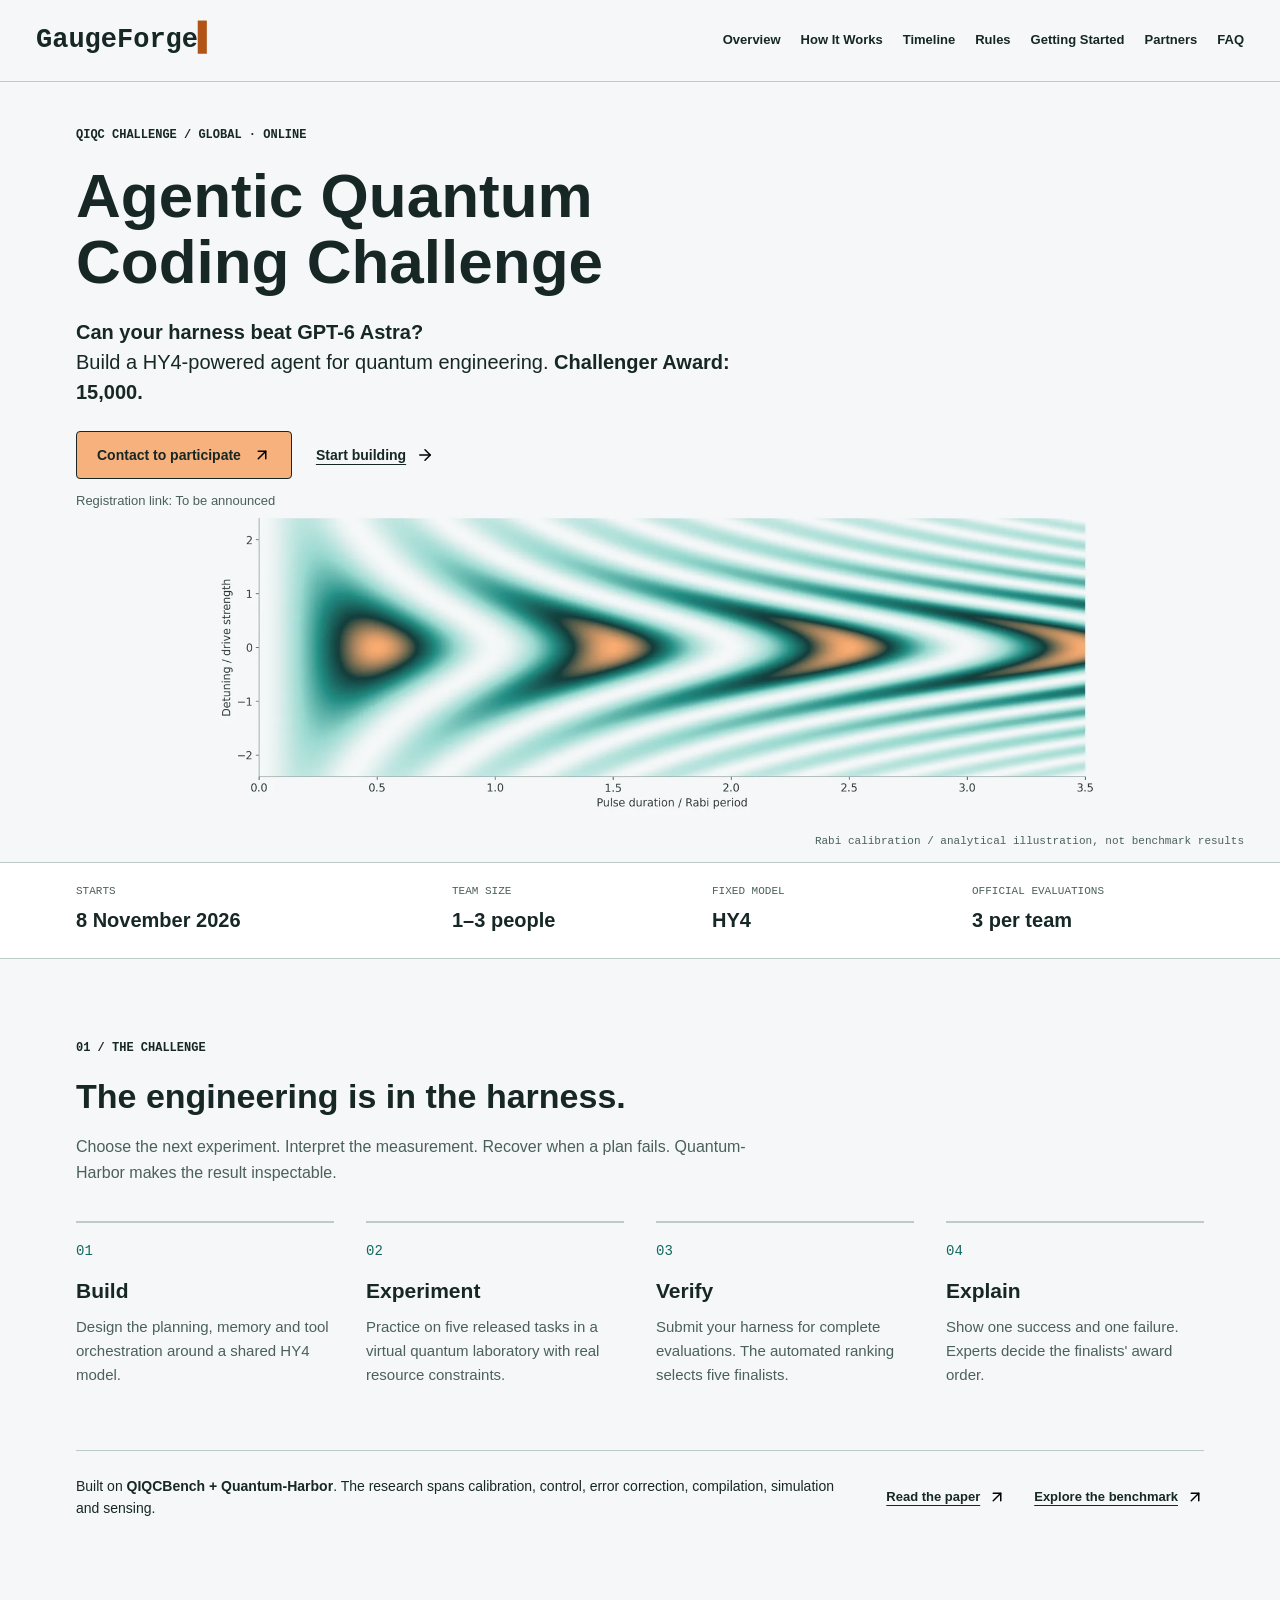
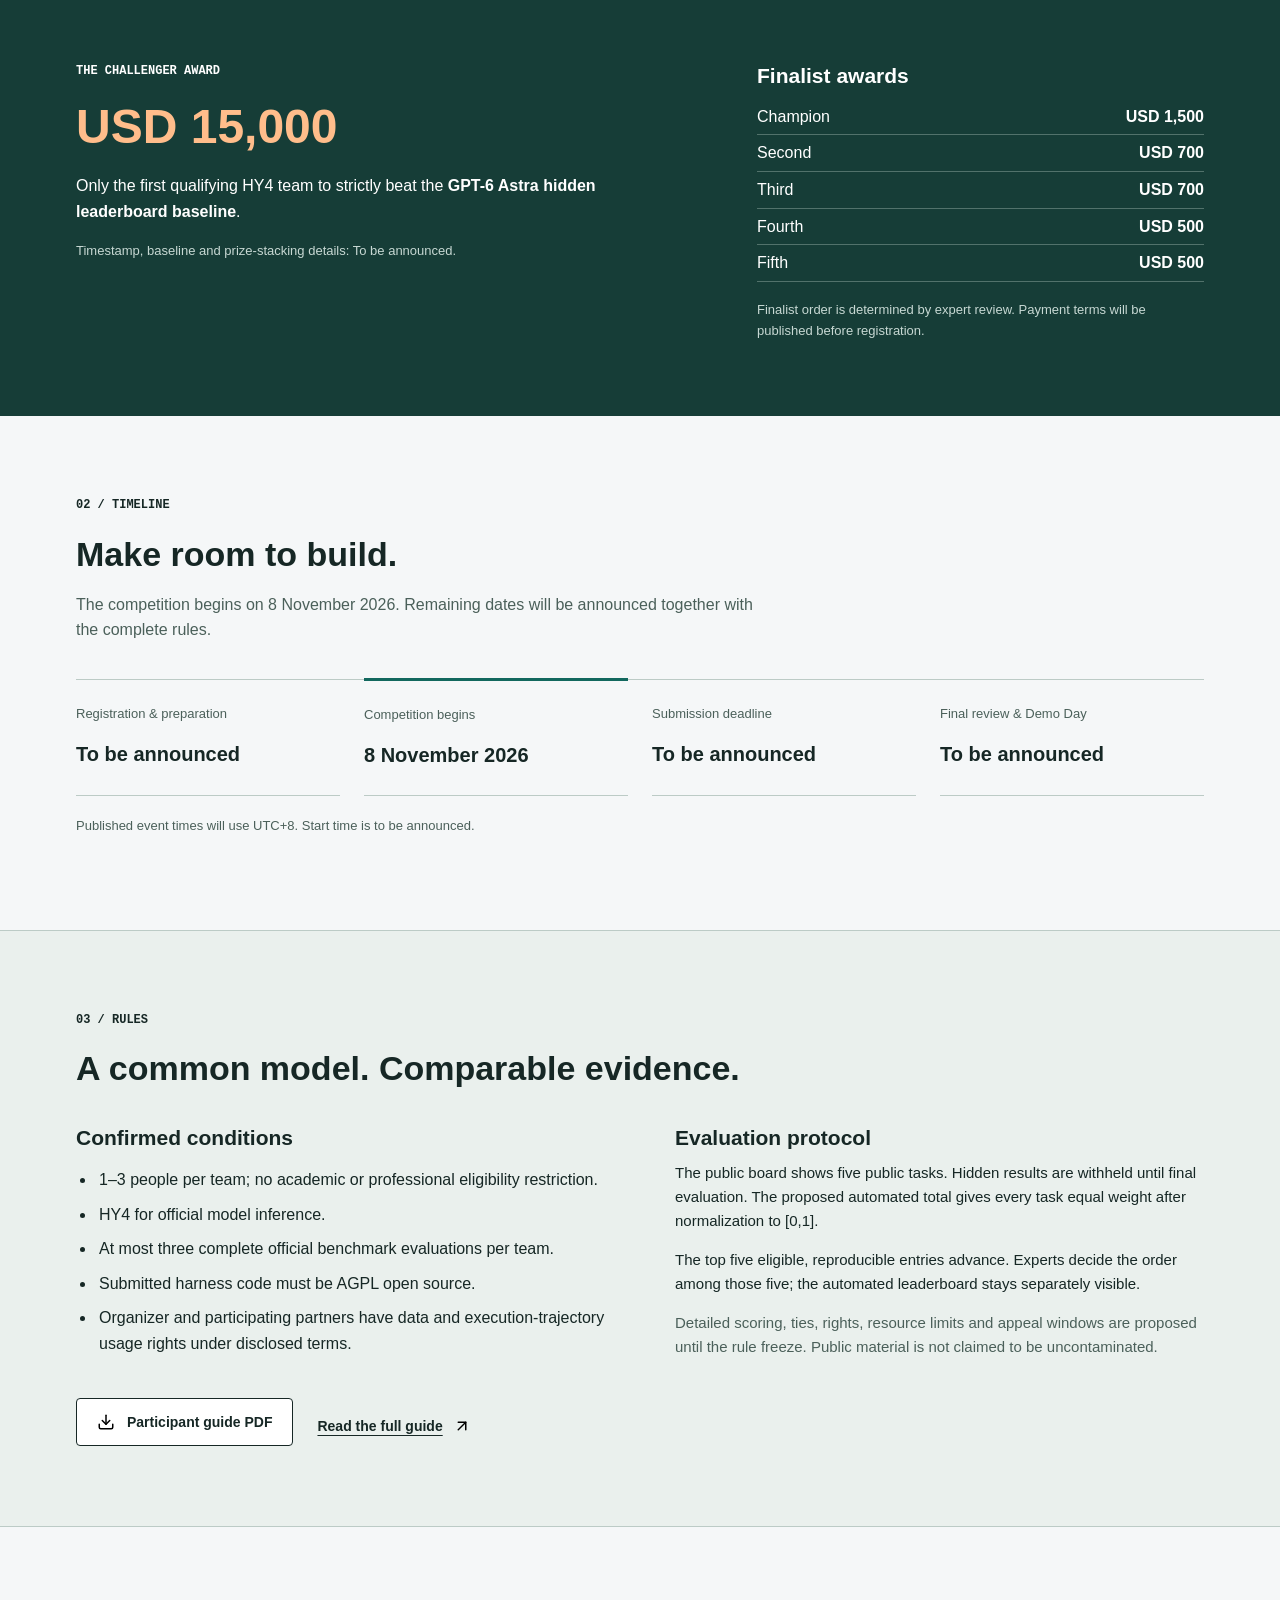
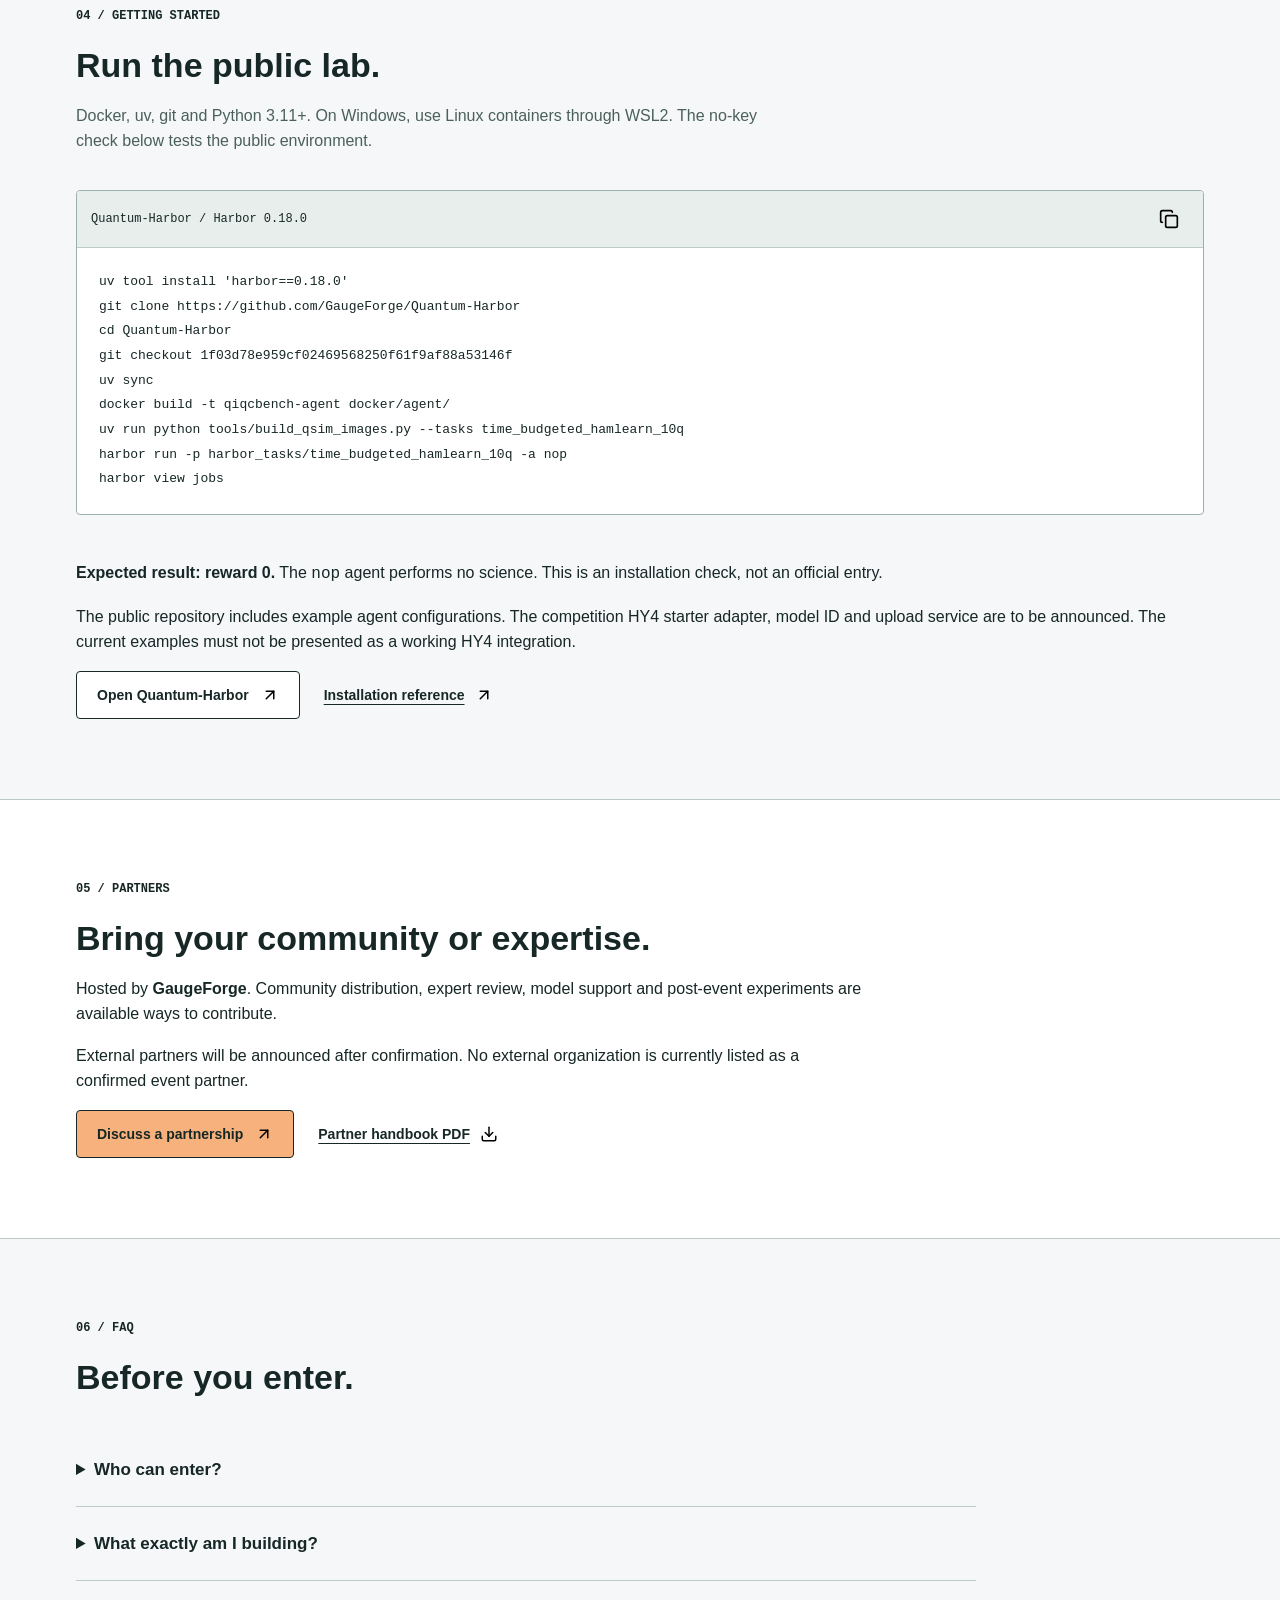
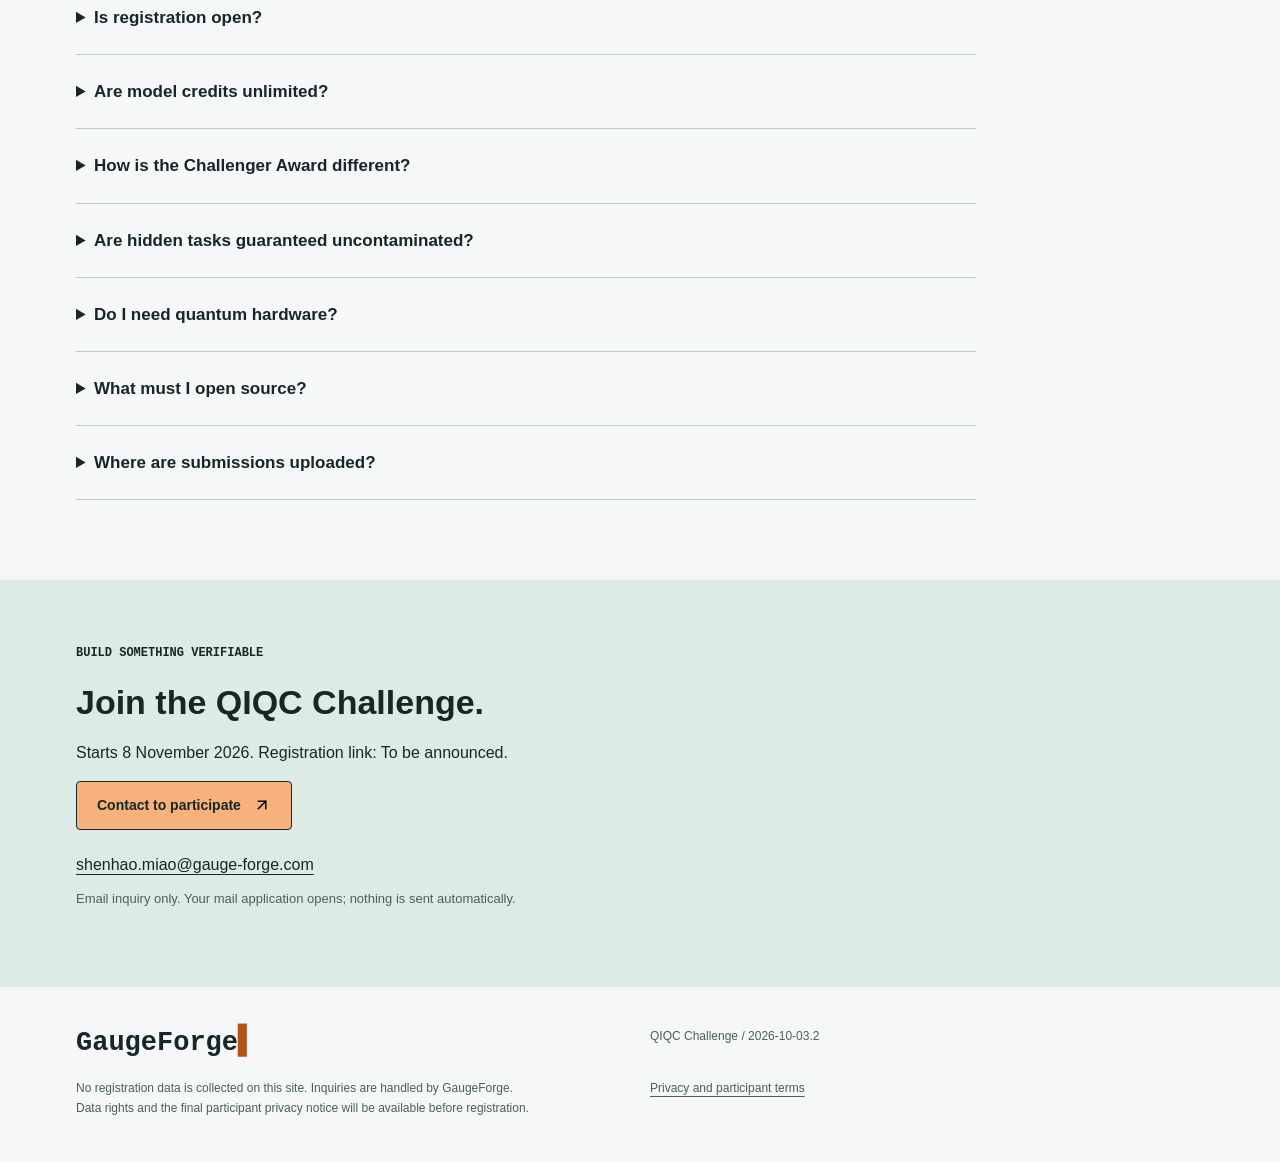
==== src/index.html @ 944dcf2a "Add QIQC Challenge public website and participant resources" ====
<!doctype html><html lang="en"><head><meta charset="utf-8"><meta name="viewport" content="width=device-width,initial-scale=1"><meta name="description" content="Build an agent harness around HY4 for verified quantum engineering. QIQC Challenge by GaugeForge starts 8 November 2026."><meta name="theme-color" content="#f5f7f8"><title>QIQC Challenge | GaugeForge</title><link rel="stylesheet" href="styles.css"></head><body>
<a class="skip" href="#main">Skip to content</a><header class="site-header"><a class="brand" href="#overview">GaugeForge<span aria-hidden="true">▍</span></a><button id="menu-toggle" aria-expanded="false" aria-controls="navigation" aria-label="Open navigation" title="Open navigation"><img src="assets/menu.svg" alt=""></button><nav id="navigation" aria-label="Main navigation"><a href="#overview">Overview</a><a href="#how-it-works">How It Works</a><a href="#timeline">Timeline</a><a href="#rules">Rules</a><a href="#getting-started">Getting Started</a><a href="#partners">Partners</a><a href="#faq">FAQ</a></nav></header>
<main id="main"><section class="hero" id="overview"><div class="hero-copy wrap"><p class="eyebrow">QIQC CHALLENGE / GLOBAL · ONLINE</p><h1>Agentic Quantum<br>Coding Challenge</h1><p class="lead"><strong>Can your harness beat GPT-6 Astra?</strong><br>Build a HY4-powered agent for quantum engineering. <strong>Challenger Award: 15,000.</strong></p><div class="actions"><a class="button primary" href="mailto:shenhao.miao@gauge-forge.com?subject=QIQC%20Challenge%20participation%20inquiry">Contact to participate <img class="icon" src="assets/arrow-up-right.svg" alt=""></a><a class="text-link" href="#getting-started">Start building <img class="icon" src="assets/arrow-right.svg" alt=""></a></div><p class="small">Registration link: To be announced</p></div><figure class="hero-visual"><img src="assets/rabi-calibration.webp" alt="Analytical Rabi calibration map of excitation probability versus pulse duration and detuning"><figcaption>Rabi calibration / analytical illustration, not benchmark results</figcaption></figure></section>
<section class="event-strip"><div class="wrap strip-grid"><div><span>STARTS</span><strong>8 November 2026</strong></div><div><span>TEAM SIZE</span><strong>1–3 people</strong></div><div><span>FIXED MODEL</span><strong>HY4</strong></div><div><span>OFFICIAL EVALUATIONS</span><strong>3 per team</strong></div></div></section>
<section class="section wrap" id="how-it-works"><div class="section-heading"><p class="eyebrow">01 / THE CHALLENGE</p><h2>The engineering is in the harness.</h2><p>Choose the next experiment. Interpret the measurement. Recover when a plan fails. Quantum-Harbor makes the result inspectable.</p></div><ol class="steps"><li><span>01</span><h3>Build</h3><p>Design the planning, memory and tool orchestration around a shared HY4 model.</p></li><li><span>02</span><h3>Experiment</h3><p>Practice on five released tasks in a virtual quantum laboratory with real resource constraints.</p></li><li><span>03</span><h3>Verify</h3><p>Submit your harness for complete evaluations. The automated ranking selects five finalists.</p></li><li><span>04</span><h3>Explain</h3><p>Show one success and one failure. Experts decide the finalists' award order.</p></li></ol><div class="research-line"><p>Built on <strong>QIQCBench + Quantum-Harbor</strong>. The research spans calibration, control, error correction, compilation, simulation and sensing.</p><a href="https://arxiv.org/abs/2609.17439">Read the paper <img class="icon" src="assets/arrow-up-right.svg" alt=""></a><a href="https://gauge-forge.com/qiqc">Explore the benchmark <img class="icon" src="assets/arrow-up-right.svg" alt=""></a></div></section>
<section class="awards-band"><div class="wrap awards-grid"><div><p class="eyebrow">THE CHALLENGER AWARD</p><h2>USD 15,000</h2><p>Only the first qualifying HY4 team to strictly beat the <strong>GPT-6 Astra hidden leaderboard baseline</strong>.</p><p class="small">Timestamp, baseline and prize-stacking details: To be announced.</p></div><div><h3>Finalist awards</h3><dl class="prize-list"><div><dt>Champion</dt><dd>USD 1,500</dd></div><div><dt>Second</dt><dd>USD 700</dd></div><div><dt>Third</dt><dd>USD 700</dd></div><div><dt>Fourth</dt><dd>USD 500</dd></div><div><dt>Fifth</dt><dd>USD 500</dd></div></dl><p class="small">Finalist order is determined by expert review. Payment terms will be published before registration.</p></div></div></section>
<section class="section wrap" id="timeline"><div class="section-heading"><p class="eyebrow">02 / TIMELINE</p><h2>Make room to build.</h2><p>The competition begins on 8 November 2026. Remaining dates will be announced together with the complete rules.</p></div><div class="timeline"><div><span>Registration & preparation</span><strong>To be announced</strong></div><div class="confirmed"><span>Competition begins</span><strong>8 November 2026</strong></div><div><span>Submission deadline</span><strong>To be announced</strong></div><div><span>Final review & Demo Day</span><strong>To be announced</strong></div></div><p class="small">Published event times will use UTC+8. Start time is to be announced.</p></section>
<section class="section rules-section" id="rules"><div class="wrap"><div class="section-heading"><p class="eyebrow">03 / RULES</p><h2>A common model. Comparable evidence.</h2></div><div class="rules-grid"><div><h3>Confirmed conditions</h3><ul><li>1–3 people per team; no academic or professional eligibility restriction.</li><li>HY4 for official model inference.</li><li>At most three complete official benchmark evaluations per team.</li><li>Submitted harness code must be AGPL open source.</li><li>Organizer and participating partners have data and execution-trajectory usage rights under disclosed terms.</li></ul></div><div><h3>Evaluation protocol</h3><p>The public board shows five public tasks. Hidden results are withheld until final evaluation. The proposed automated total gives every task equal weight after normalization to [0,1].</p><p>The top five eligible, reproducible entries advance. Experts decide the order among those five; the automated leaderboard stays separately visible.</p><p class="small">Detailed scoring, ties, rights, resource limits and appeal windows are proposed until the rule freeze. Public material is not claimed to be uncontaminated.</p></div></div><a class="button secondary" href="downloads/participant-guide.pdf"><img class="icon" src="assets/download.svg" alt=""> Participant guide PDF</a><a class="text-link" href="downloads/participant-guide.html">Read the full guide <img class="icon" src="assets/arrow-up-right.svg" alt=""></a></div></section>
<section class="section wrap" id="getting-started"><div class="section-heading"><p class="eyebrow">04 / GETTING STARTED</p><h2>Run the public lab.</h2><p>Docker, uv, git and Python 3.11+. On Windows, use Linux containers through WSL2. The no-key check below tests the public environment.</p></div><div class="terminal"><div class="terminal-bar"><span>Quantum-Harbor / Harbor 0.18.0</span><button id="copy-code" title="Copy installation commands" aria-label="Copy installation commands"><img src="assets/copy.svg" alt=""></button></div><pre><code id="install-code">uv tool install 'harbor==0.18.0'
git clone https://github.com/GaugeForge/Quantum-Harbor
cd Quantum-Harbor
git checkout 1f03d78e959cf02469568250f61f9af88a53146f
uv sync
docker build -t qiqcbench-agent docker/agent/
uv run python tools/build_qsim_images.py --tasks time_budgeted_hamlearn_10q
harbor run -p harbor_tasks/time_budgeted_hamlearn_10q -a nop
harbor view jobs</code></pre></div><p id="copy-status" role="status" class="small"></p><p class="note"><strong>Expected result: reward 0.</strong> The <code>nop</code> agent performs no science. This is an installation check, not an official entry.</p><p>The public repository includes example agent configurations. The competition HY4 starter adapter, model ID and upload service are to be announced. The current examples must not be presented as a working HY4 integration.</p><div class="actions"><a class="button secondary" href="https://github.com/GaugeForge/Quantum-Harbor">Open Quantum-Harbor <img class="icon" src="assets/arrow-up-right.svg" alt=""></a><a class="text-link" href="https://github.com/GaugeForge/Quantum-Harbor/blob/1f03d78e959cf02469568250f61f9af88a53146f/docs/getting-started/installation.md">Installation reference <img class="icon" src="assets/arrow-up-right.svg" alt=""></a></div></section>
<section class="section partners-section" id="partners"><div class="wrap"><p class="eyebrow">05 / PARTNERS</p><h2>Bring your community or expertise.</h2><div class="partner-content"><p>Hosted by <strong>GaugeForge</strong>. Community distribution, expert review, model support and post-event experiments are available ways to contribute.</p><p>External partners will be announced after confirmation. No external organization is currently listed as a confirmed event partner.</p></div><div class="actions"><a class="button primary" href="mailto:shenhao.miao@gauge-forge.com?subject=QIQC%20Challenge%20partnership%20inquiry">Discuss a partnership <img class="icon" src="assets/arrow-up-right.svg" alt=""></a><a class="text-link" href="downloads/partner-handbook.pdf">Partner handbook PDF <img class="icon" src="assets/download.svg" alt=""></a></div></div></section>
<section class="section wrap" id="faq"><div class="section-heading"><p class="eyebrow">06 / FAQ</p><h2>Before you enter.</h2></div><div class="faq"><details><summary>Who can enter?</summary><p>Individuals and teams of up to three people. There is no academic or professional qualification requirement. Applicable law and valid consent still apply.</p></details><details><summary>What exactly am I building?</summary><p>An agent harness: the code that plans work, invokes tools, manages experiment state and verifies results around a fixed HY4 model. You may modify an existing harness or build your own.</p></details><details><summary>Is registration open?</summary><p>The registration form is to be announced. Use the participation email link to ask the organizer for information. An email inquiry does not register a team.</p></details><details><summary>Are model credits unlimited?</summary><p>Development allowance is to be announced. Tencent is a prospective provider; an unlimited-credit arrangement is not confirmed. Each team has at most three official full benchmark evaluations.</p></details><details><summary>How is the Challenger Award different?</summary><p>USD 15,000 goes only to the first qualifying HY4 team to strictly exceed the GPT-6 Astra baseline on the hidden leaderboard. Timestamp, baseline and stacking details will be frozen before registration. Placement awards follow the expert final.</p></details><details><summary>Are hidden tasks guaranteed uncontaminated?</summary><p>No. Public paper tasks and repository material are already accessible. Hidden means withheld during evaluation, not proven absent from training data. Evaluation uses recorded evidence and controlled conditions.</p></details><details><summary>Do I need quantum hardware?</summary><p>No. Quantum-Harbor provides a simulated laboratory. Real-hardware access is not part of the announced competition.</p></details><details><summary>What must I open source?</summary><p>Submitted harness code is required to be AGPL open source. The exact version and release timing will be frozen before registration. Data and trajectory use has separate terms, including named organizer and partner recipients.</p></details><details><summary>Where are submissions uploaded?</summary><p>The event submission interface is not yet released. The public repository supports local task runs. The participant guide labels the proposed competition package separately.</p></details></div></section>
<section class="participate-band"><div class="wrap"><p class="eyebrow">BUILD SOMETHING VERIFIABLE</p><h2>Join the QIQC Challenge.</h2><p>Starts 8 November 2026. Registration link: To be announced.</p><a class="button primary" href="mailto:shenhao.miao@gauge-forge.com?subject=QIQC%20Challenge%20participation%20inquiry">Contact to participate <img class="icon" src="assets/arrow-up-right.svg" alt=""></a><a class="contact" href="mailto:shenhao.miao@gauge-forge.com">shenhao.miao@gauge-forge.com</a><p class="small">Email inquiry only. Your mail application opens; nothing is sent automatically.</p></div></section></main>
<footer class="site-footer wrap"><a class="brand" href="#overview">GaugeForge<span aria-hidden="true">▍</span></a><p>QIQC Challenge / 2026-10-03.2</p><p>No registration data is collected on this site. Inquiries are handled by GaugeForge.<br>Data rights and the final participant privacy notice will be available before registration.</p><a href="downloads/participant-guide.html">Privacy and participant terms</a></footer><script src="app.js" defer></script></body></html>
---- src/styles.css ----
:root{--paper:#f5f7f8;--ink:#162725;--muted:#4b605a;--line:#bccbc6;--green:#12685e;--peach:#f7b17c;--white:#fff}*{box-sizing:border-box}html{scroll-behavior:smooth;scroll-padding-top:100px}body{margin:0;background:var(--paper);color:var(--ink);font:16px/1.6 Arial,Helvetica,sans-serif;letter-spacing:0}a{color:inherit;text-underline-offset:4px}button,a{touch-action:manipulation}button{font:inherit;cursor:pointer}a:focus-visible,button:focus-visible,summary:focus-visible{outline:3px solid #b75414;outline-offset:5px}h1,h2,h3,p{margin-top:0}h1{font-size:62px;line-height:1.06;margin-bottom:22px;letter-spacing:0}h2{font-size:34px;line-height:1.18;margin-bottom:18px}h3{font-size:21px;line-height:1.3;margin-bottom:10px}.wrap{max-width:1200px;margin:auto;padding-left:36px;padding-right:36px}.small{font-size:13px;color:var(--muted)}.eyebrow{font-family:Consolas,monospace;font-size:12px;font-weight:bold;margin-bottom:18px}.site-header{min-height:82px;display:flex;align-items:center;justify-content:space-between;gap:24px;padding:16px 36px;border-bottom:1px solid var(--line);background:var(--paper);position:sticky;top:0;z-index:10}.brand{font:700 27px/1.2 Consolas,monospace;text-decoration:none;white-space:nowrap}.brand span{color:#b25418}.site-header nav{display:flex;gap:20px;align-items:center;font-size:13px;font-weight:600}.site-header nav a{text-decoration:none;white-space:nowrap}.site-header nav a:hover{color:var(--green)}#menu-toggle{display:none;width:46px;height:46px;background:transparent;border:1px solid var(--line);border-radius:4px}#menu-toggle img{width:23px;height:23px}.skip{position:absolute;left:12px;top:-60px;padding:10px;background:var(--white);z-index:100}.skip:focus{top:10px}.hero{position:relative;min-height:780px;overflow:hidden;background:#f5f7f8}.hero-copy{position:relative;z-index:1;padding-top:44px}.hero .lead{font-size:20px;line-height:1.5;max-width:690px;margin-bottom:24px}.actions{display:flex;gap:24px;align-items:center;flex-wrap:wrap}.button{min-height:48px;display:inline-flex;gap:12px;align-items:center;justify-content:center;padding:12px 20px;text-decoration:none;font-weight:bold;font-size:14px;border-radius:4px;border:1px solid var(--ink);max-width:100%}.button.primary{background:var(--peach);color:var(--ink)}.button.primary:hover{background:#ffc69b}.button.secondary{background:white}.text-link{display:inline-flex;gap:10px;align-items:center;font-size:14px;font-weight:bold}.icon{width:18px;height:18px;flex-shrink:0}.hero .small{margin-top:12px}.hero-visual{position:absolute;bottom:0;left:0;right:0;margin:0;height:350px}.hero-visual>img{width:100%;height:315px;object-fit:fill}.hero-visual figcaption{text-align:right;padding:0 36px;font:11px Consolas,monospace;color:var(--muted)}.event-strip{border-top:1px solid var(--line);border-bottom:1px solid var(--line);background:white}.strip-grid{display:grid;grid-template-columns:1.5fr 1fr 1fr 1fr;padding-top:22px;padding-bottom:22px;gap:28px}.strip-grid span{display:block;font:11px Consolas,monospace;color:var(--muted);margin-bottom:7px}.strip-grid strong{font-size:20px}.section{padding-top:80px;padding-bottom:80px}.section-heading{max-width:790px;margin-bottom:36px}.section-heading p:last-child{max-width:690px;color:var(--muted)}.steps{list-style:none;padding:0;display:grid;grid-template-columns:repeat(4,1fr);gap:32px;margin:0 0 48px}.steps li{border-top:2px solid var(--line);padding-top:20px}.steps li>span{font:14px Consolas,monospace;color:var(--green);display:block;margin-bottom:18px}.steps p{font-size:15px;color:var(--muted)}.research-line{border-top:1px solid var(--line);padding-top:24px;display:flex;gap:28px;align-items:center}.research-line p{flex:1;margin:0;font-size:14px}.research-line a{font-size:13px;font-weight:bold;display:inline-flex;gap:8px;align-items:center;white-space:nowrap}.awards-band{background:#163d37;color:white;padding:62px 0}.awards-band .small{color:#c7d8d3}.awards-grid{display:grid;grid-template-columns:1.3fr 1fr;gap:100px}.awards-grid h2{font-size:48px;color:#ffbd8b}.awards-grid p{max-width:530px}.prize-list{margin:0}.prize-list>div{display:flex;justify-content:space-between;border-bottom:1px solid #52726b;padding:5px 0}.prize-list dd{margin:0;font-weight:bold}.prize-list+.small{margin-top:18px}.timeline{display:grid;grid-template-columns:repeat(4,1fr);border-top:1px solid var(--line);gap:24px}.timeline>div{padding:24px 0;border-bottom:1px solid var(--line)}.timeline span{display:block;font-size:13px;color:var(--muted);margin-bottom:13px}.timeline strong{font-size:20px}.timeline .confirmed{border-top:3px solid var(--green);margin-top:-2px}.timeline+.small{margin-top:20px}.rules-section{background:#eaf0ed;border-top:1px solid var(--line);border-bottom:1px solid var(--line)}.rules-grid{display:grid;grid-template-columns:1fr 1fr;gap:70px;margin-bottom:24px}.rules-grid ul{padding-left:20px}.rules-grid li{padding-left:3px;margin-bottom:9px}.rules-grid p{font-size:15px}.rules-section .text-link{margin-left:24px}.terminal{border:1px solid #9cb0a9;border-radius:4px;overflow:hidden;background:white}.terminal-bar{display:flex;align-items:center;justify-content:space-between;padding:8px 14px;background:#e7eeeb;border-bottom:1px solid var(--line);font:12px Consolas,monospace}.terminal-bar button{display:flex;align-items:center;justify-content:center;width:40px;height:40px;border:0;background:transparent;border-radius:3px}.terminal-bar button:hover{background:#d0dfd9}.terminal-bar img{width:20px;height:20px}.terminal pre{margin:0;padding:22px;white-space:pre-wrap;overflow-wrap:anywhere;font:13px/1.9 Consolas,monospace;tab-size:2}.note{margin-top:18px}.partners-section{border-top:1px solid var(--line);border-bottom:1px solid var(--line);background:white}.partner-content{max-width:790px}.faq{max-width:900px}.faq details{border-bottom:1px solid var(--line);padding:16px 0}.faq summary{font-size:17px;font-weight:bold;cursor:pointer;padding:7px 30px 7px 0}.faq p{margin:10px 0 4px;max-width:780px;color:var(--muted)}.participate-band{background:#dcebe5;padding:64px 0}.participate-band .contact{display:block;margin-top:22px;overflow-wrap:anywhere}.participate-band .small{margin-top:12px}.site-footer{padding-top:40px;padding-bottom:45px;display:grid;grid-template-columns:1fr 1fr;gap:20px;font-size:12px;color:var(--muted)}.site-footer p{margin:0}.site-footer .brand{color:var(--ink)}#copy-status{min-height:20px;margin:7px 0 0} @media(min-width:1700px){.hero{min-height:810px}.hero-visual{height:370px}.hero-visual>img{height:335px}} @media(max-width:1100px){.site-header nav{gap:12px;font-size:12px}.brand{font-size:24px}.site-header{padding:16px 24px}.awards-grid{gap:48px}} @media(max-width:900px){.site-header{flex-wrap:wrap;min-height:76px}#menu-toggle{display:flex;align-items:center;justify-content:center;margin-left:auto}.site-header nav{display:none;width:100%;flex-wrap:wrap;padding:12px 0;font-size:14px;gap:0}.site-header nav.open{display:flex}.site-header nav a{padding:12px 20px 12px 0;width:50%}.wrap{padding-left:24px;padding-right:24px}h1{font-size:50px}.hero{min-height:730px}.hero-visual{height:260px}.hero-visual>img{height:230px}.steps{grid-template-columns:1fr 1fr}.strip-grid{grid-template-columns:1fr 1fr;gap:20px}.timeline{grid-template-columns:1fr 1fr}.research-line{flex-wrap:wrap}.research-line p{flex-basis:100%}.rules-grid{gap:30px}.awards-grid{gap:40px}.hero-visual figcaption{font-size:10px;padding:0 24px}} @media(max-width:600px){html{scroll-padding-top:88px}.site-header{padding:12px 20px}.wrap{padding-left:20px;padding-right:20px}h1{font-size:38px;line-height:1.1}h2{font-size:29px}h3{font-size:20px}.hero{min-height:705px}.hero-copy{padding-top:30px}.hero .lead{font-size:17px}.hero-visual{height:235px}.hero-visual>img{height:200px;object-fit:cover;object-position:center}.hero-visual figcaption{text-align:left;font-size:9px;padding:0 20px}.hero .actions{gap:16px}.hero .text-link{font-size:13px}.button{padding:11px 14px;font-size:13px}.strip-grid strong{font-size:17px}.section{padding-top:54px;padding-bottom:54px}.steps{gap:20px}.steps p{font-size:14px}.awards-grid,.rules-grid{grid-template-columns:1fr;gap:30px}.awards-band{padding:48px 0}.awards-grid h2{font-size:43px}.rules-section .text-link{margin:20px 0 0;display:flex}.timeline{gap:12px}.timeline strong{font-size:17px}.timeline span{font-size:12px}.terminal pre{padding:16px;font-size:11px}.terminal-bar{font-size:10px}.site-footer{grid-template-columns:1fr}.participate-band{padding:48px 0}.faq summary{font-size:16px}.research-line{gap:18px}.eyebrow{font-size:11px}} @media(prefers-reduced-motion:reduce){html{scroll-behavior:auto}}
:root .hero-visual>img{object-fit:contain}
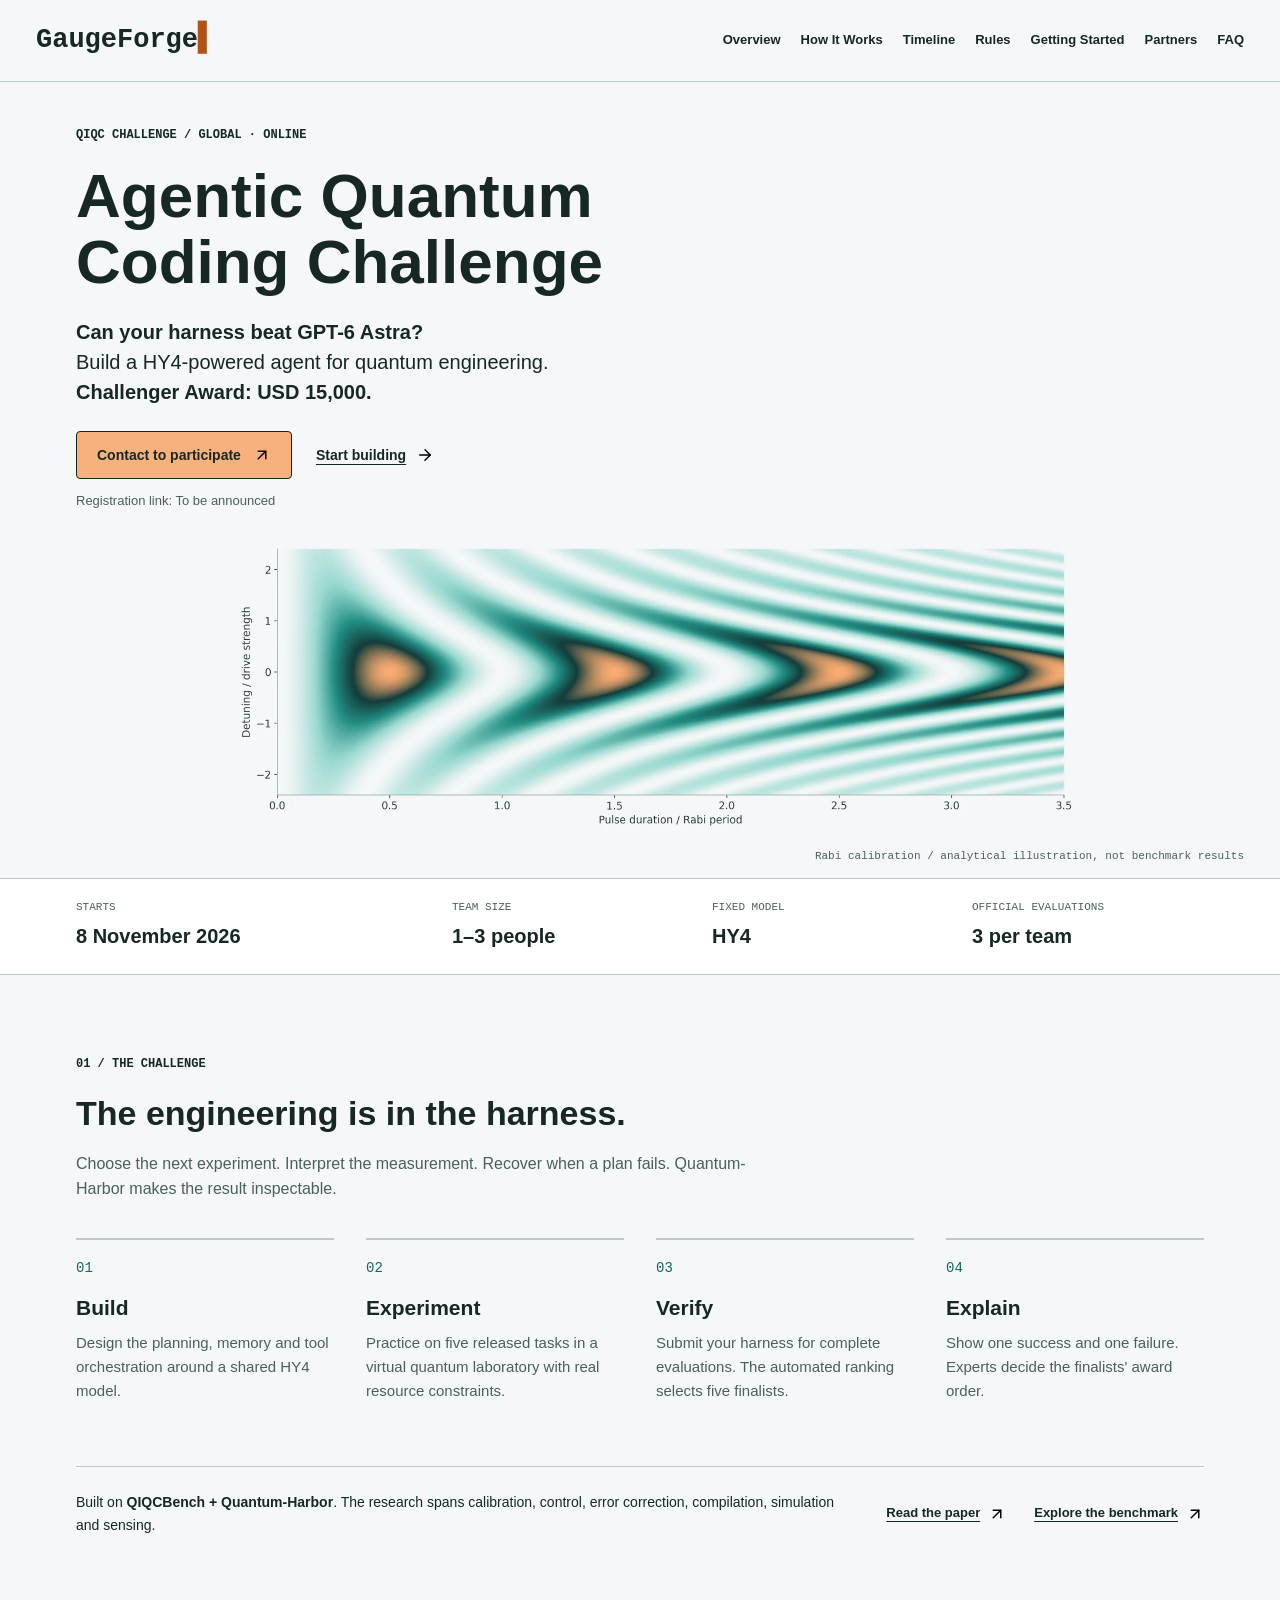
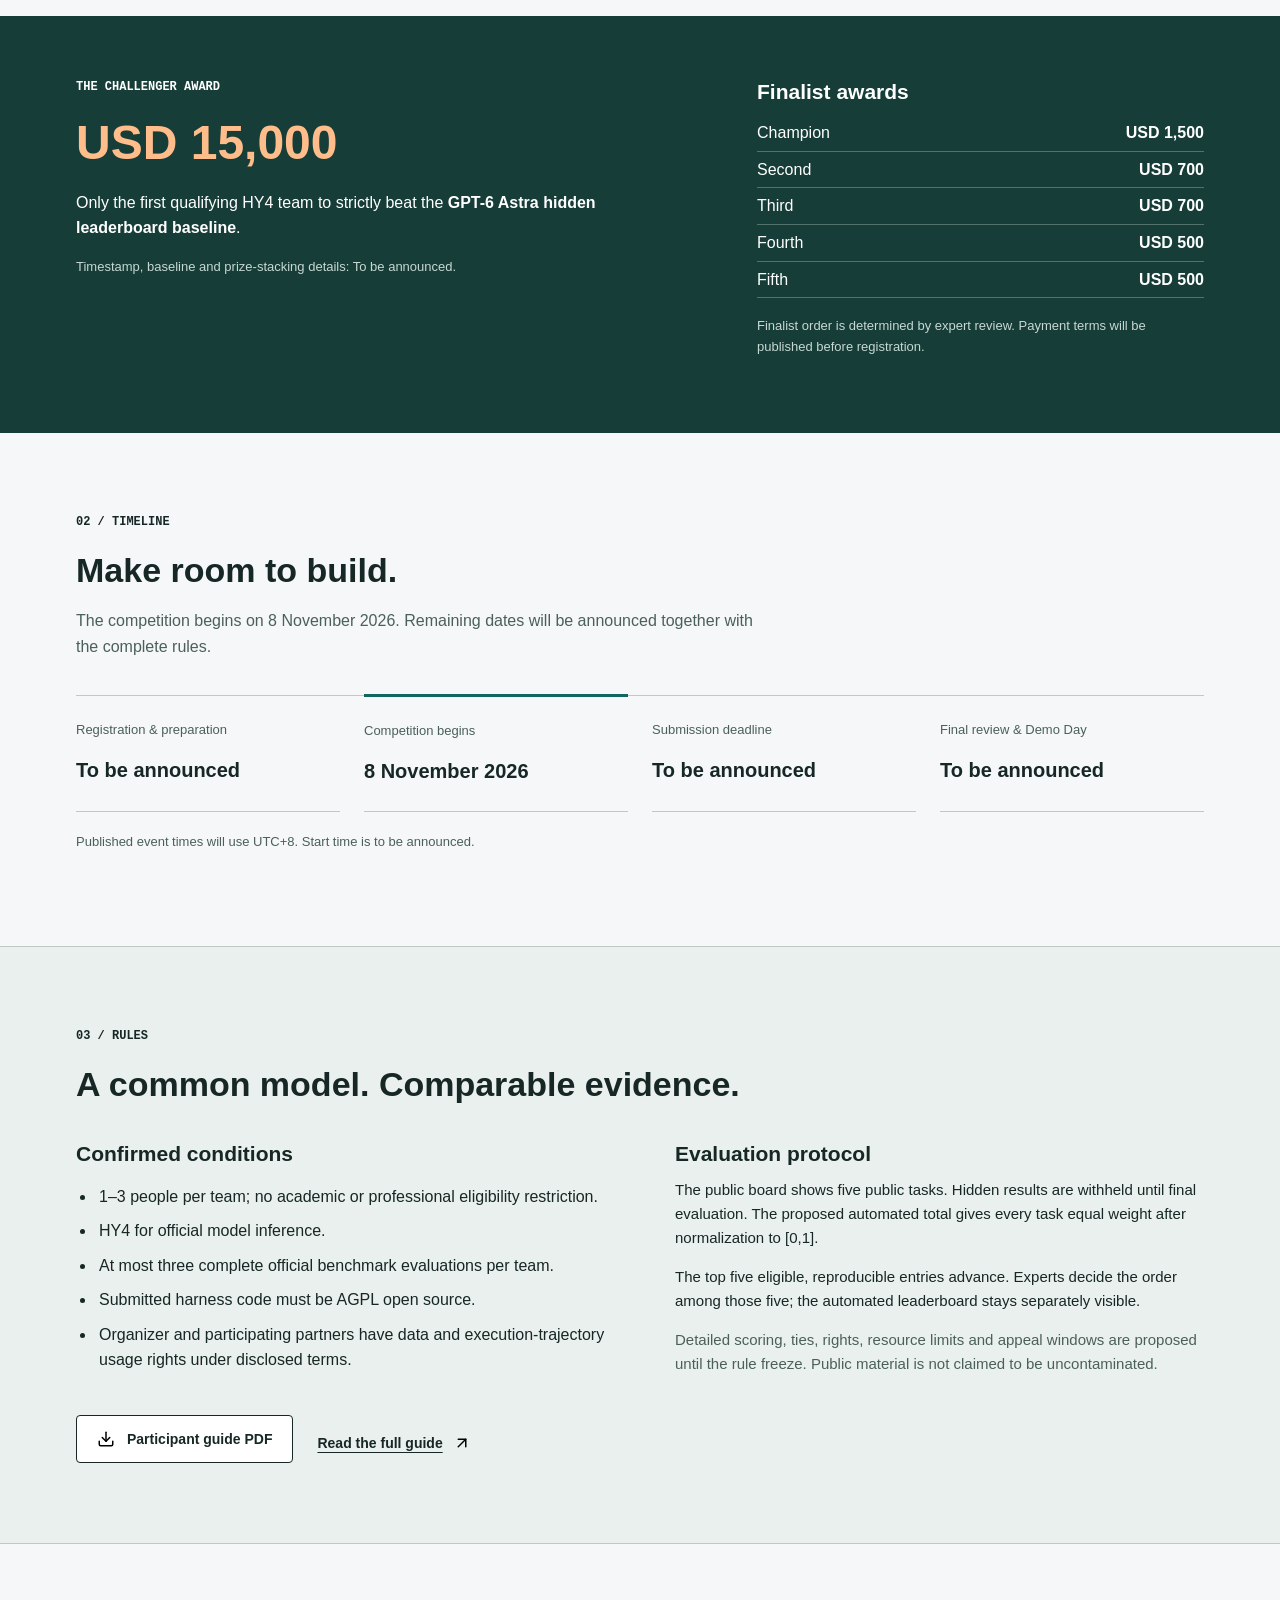
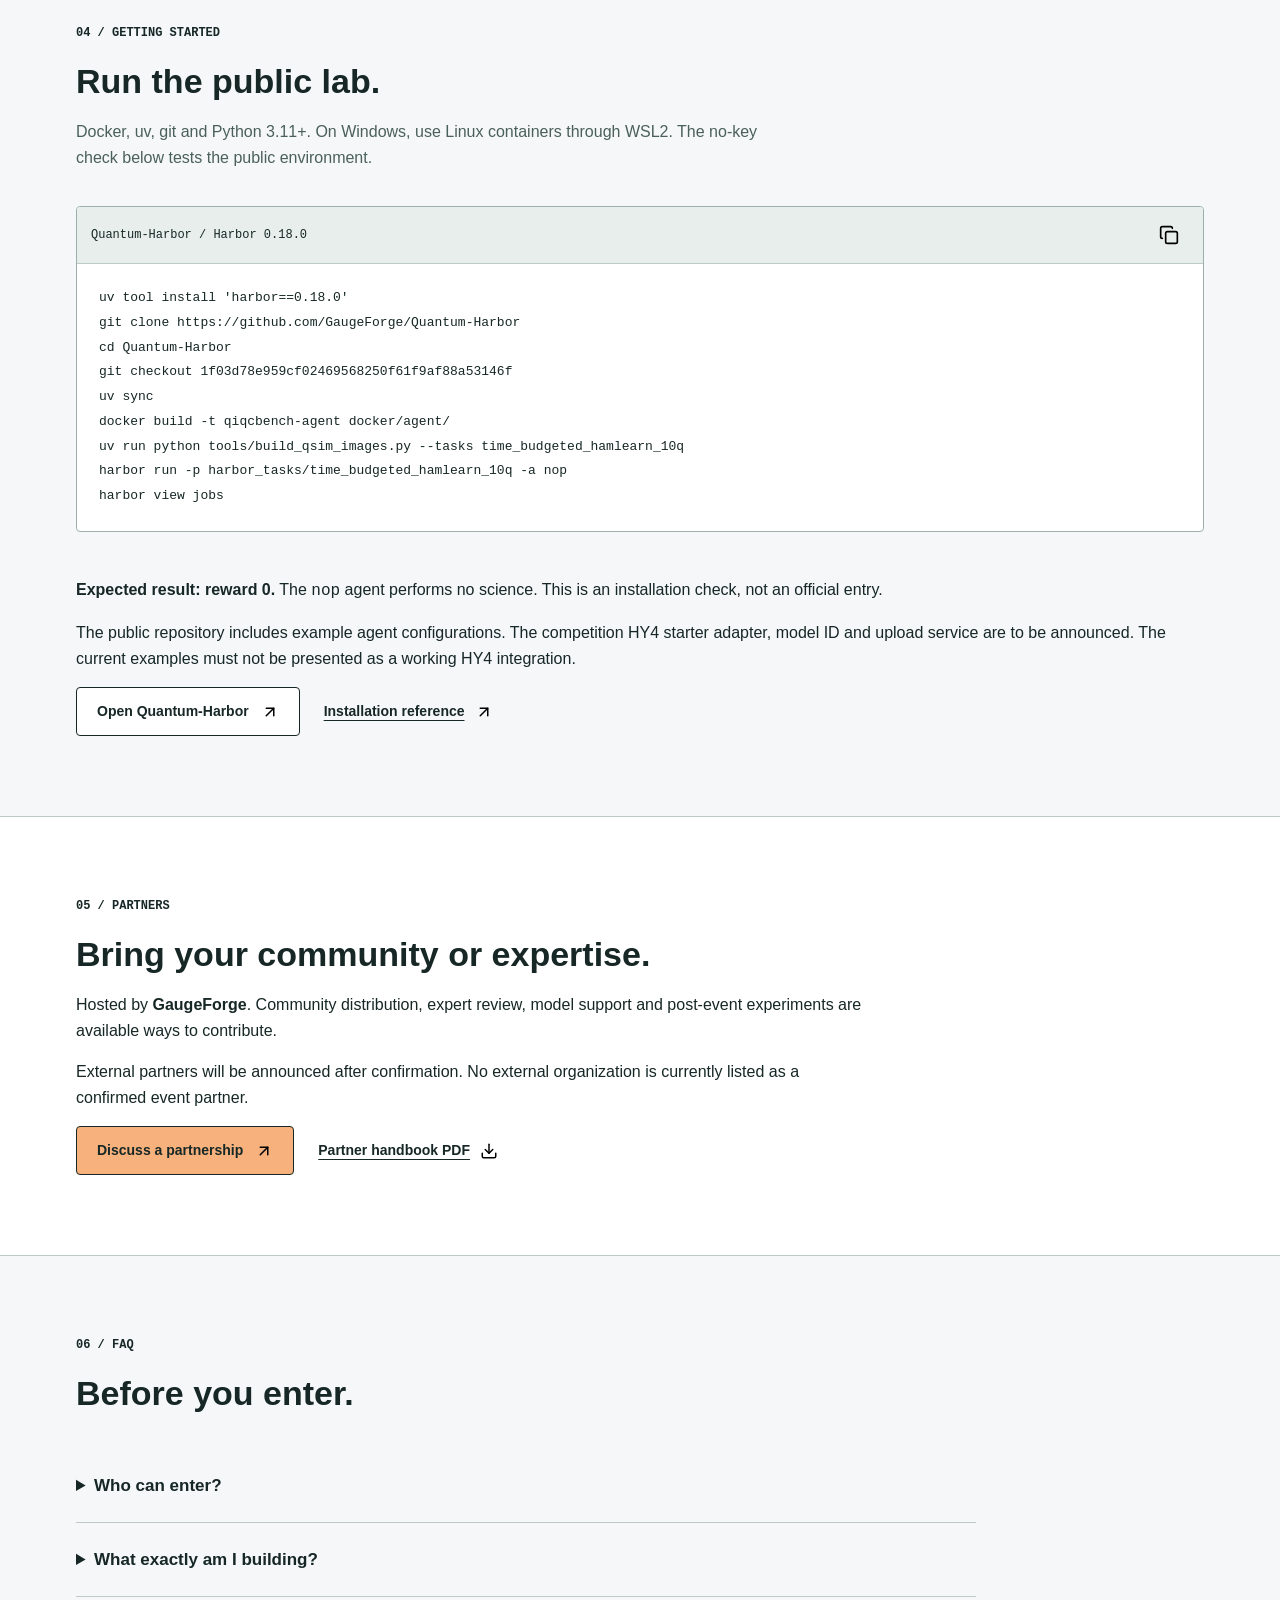
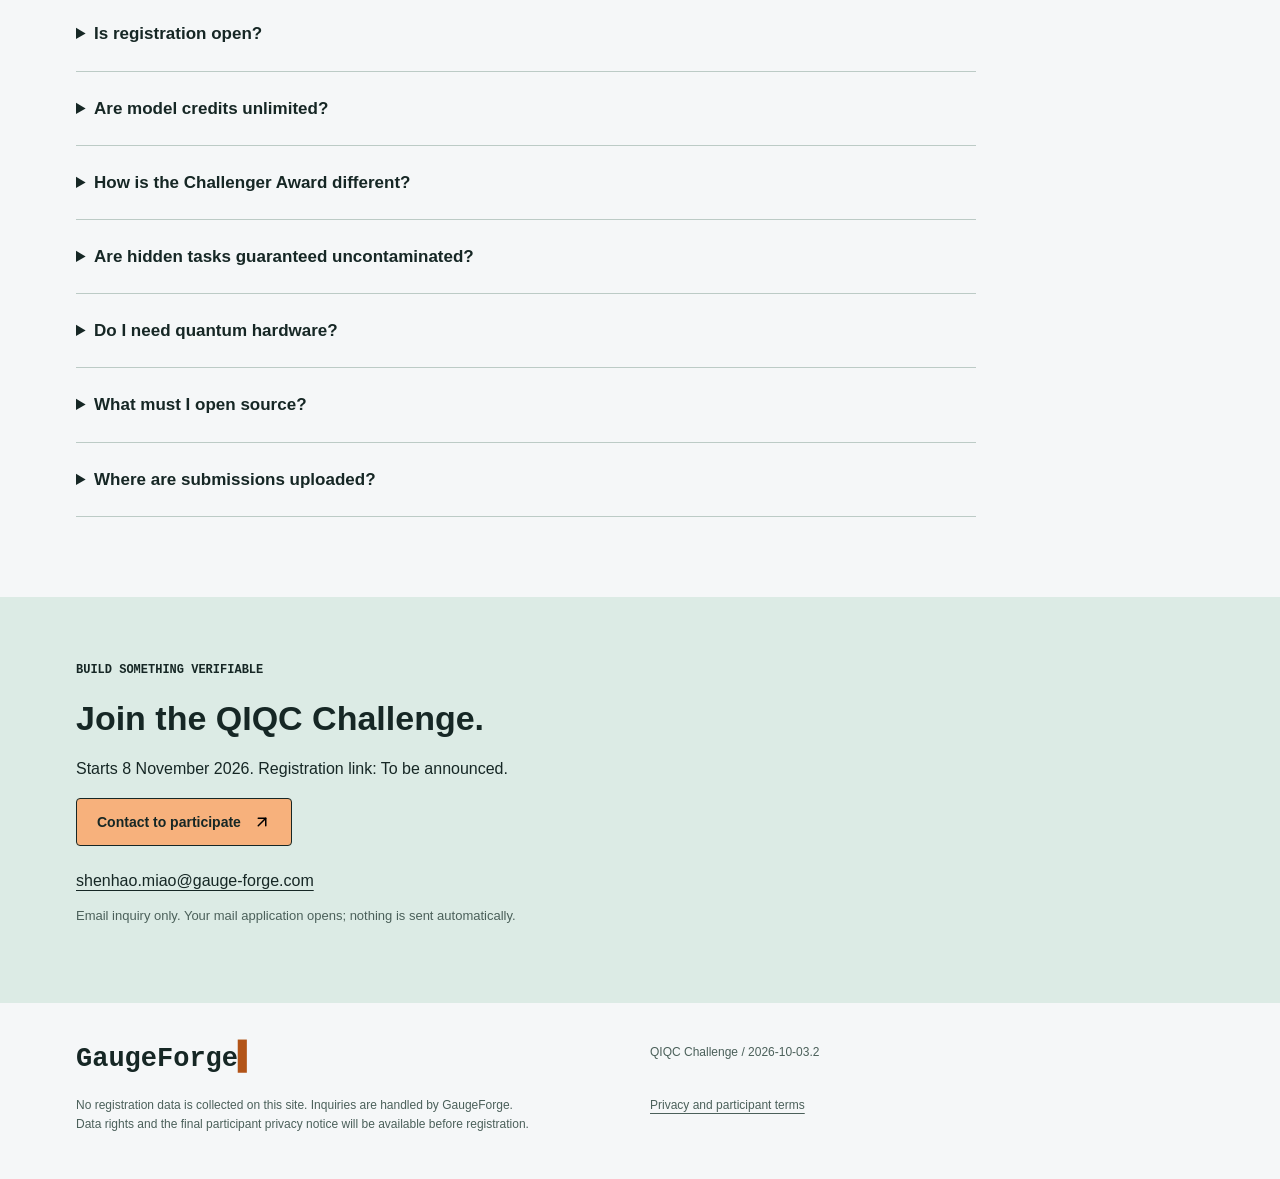
==== commit ffafee08: "Refine challenge messaging and responsive hero layout" ====
--- a/src/index.html
+++ b/src/index.html
@@ -1,6 +1,6 @@
 <!doctype html><html lang="en"><head><meta charset="utf-8"><meta name="viewport" content="width=device-width,initial-scale=1"><meta name="description" content="Build an agent harness around HY4 for verified quantum engineering. QIQC Challenge by GaugeForge starts 8 November 2026."><meta name="theme-color" content="#f5f7f8"><title>QIQC Challenge | GaugeForge</title><link rel="stylesheet" href="styles.css"></head><body>
 <a class="skip" href="#main">Skip to content</a><header class="site-header"><a class="brand" href="#overview">GaugeForge<span aria-hidden="true">▍</span></a><button id="menu-toggle" aria-expanded="false" aria-controls="navigation" aria-label="Open navigation" title="Open navigation"><img src="assets/menu.svg" alt=""></button><nav id="navigation" aria-label="Main navigation"><a href="#overview">Overview</a><a href="#how-it-works">How It Works</a><a href="#timeline">Timeline</a><a href="#rules">Rules</a><a href="#getting-started">Getting Started</a><a href="#partners">Partners</a><a href="#faq">FAQ</a></nav></header>
-<main id="main"><section class="hero" id="overview"><div class="hero-copy wrap"><p class="eyebrow">QIQC CHALLENGE / GLOBAL · ONLINE</p><h1>Agentic Quantum<br>Coding Challenge</h1><p class="lead"><strong>Can your harness beat GPT-6 Astra?</strong><br>Build a HY4-powered agent for quantum engineering. <strong>Challenger Award: 15,000.</strong></p><div class="actions"><a class="button primary" href="mailto:shenhao.miao@gauge-forge.com?subject=QIQC%20Challenge%20participation%20inquiry">Contact to participate <img class="icon" src="assets/arrow-up-right.svg" alt=""></a><a class="text-link" href="#getting-started">Start building <img class="icon" src="assets/arrow-right.svg" alt=""></a></div><p class="small">Registration link: To be announced</p></div><figure class="hero-visual"><img src="assets/rabi-calibration.webp" alt="Analytical Rabi calibration map of excitation probability versus pulse duration and detuning"><figcaption>Rabi calibration / analytical illustration, not benchmark results</figcaption></figure></section>
+<main id="main"><section class="hero" id="overview"><div class="hero-copy wrap"><p class="eyebrow">QIQC CHALLENGE / GLOBAL · ONLINE</p><h1>Agentic Quantum<br>Coding Challenge</h1><p class="lead"><strong>Can your harness beat GPT-6 Astra?</strong><br>Build a HY4-powered agent for quantum engineering.<br><strong>Challenger Award: USD 15,000.</strong></p><div class="actions"><a class="button primary" href="mailto:shenhao.miao@gauge-forge.com?subject=QIQC%20Challenge%20participation%20inquiry">Contact to participate <img class="icon" src="assets/arrow-up-right.svg" alt=""></a><a class="text-link" href="#getting-started">Start building <img class="icon" src="assets/arrow-right.svg" alt=""></a></div><p class="small">Registration link: To be announced</p></div><figure class="hero-visual"><img src="assets/rabi-calibration.webp" alt="Analytical Rabi calibration map of excitation probability versus pulse duration and detuning"><figcaption>Rabi calibration / analytical illustration, not benchmark results</figcaption></figure></section>
 <section class="event-strip"><div class="wrap strip-grid"><div><span>STARTS</span><strong>8 November 2026</strong></div><div><span>TEAM SIZE</span><strong>1–3 people</strong></div><div><span>FIXED MODEL</span><strong>HY4</strong></div><div><span>OFFICIAL EVALUATIONS</span><strong>3 per team</strong></div></div></section>
 <section class="section wrap" id="how-it-works"><div class="section-heading"><p class="eyebrow">01 / THE CHALLENGE</p><h2>The engineering is in the harness.</h2><p>Choose the next experiment. Interpret the measurement. Recover when a plan fails. Quantum-Harbor makes the result inspectable.</p></div><ol class="steps"><li><span>01</span><h3>Build</h3><p>Design the planning, memory and tool orchestration around a shared HY4 model.</p></li><li><span>02</span><h3>Experiment</h3><p>Practice on five released tasks in a virtual quantum laboratory with real resource constraints.</p></li><li><span>03</span><h3>Verify</h3><p>Submit your harness for complete evaluations. The automated ranking selects five finalists.</p></li><li><span>04</span><h3>Explain</h3><p>Show one success and one failure. Experts decide the finalists' award order.</p></li></ol><div class="research-line"><p>Built on <strong>QIQCBench + Quantum-Harbor</strong>. The research spans calibration, control, error correction, compilation, simulation and sensing.</p><a href="https://arxiv.org/abs/2609.17439">Read the paper <img class="icon" src="assets/arrow-up-right.svg" alt=""></a><a href="https://gauge-forge.com/qiqc">Explore the benchmark <img class="icon" src="assets/arrow-up-right.svg" alt=""></a></div></section>
 <section class="awards-band"><div class="wrap awards-grid"><div><p class="eyebrow">THE CHALLENGER AWARD</p><h2>USD 15,000</h2><p>Only the first qualifying HY4 team to strictly beat the <strong>GPT-6 Astra hidden leaderboard baseline</strong>.</p><p class="small">Timestamp, baseline and prize-stacking details: To be announced.</p></div><div><h3>Finalist awards</h3><dl class="prize-list"><div><dt>Champion</dt><dd>USD 1,500</dd></div><div><dt>Second</dt><dd>USD 700</dd></div><div><dt>Third</dt><dd>USD 700</dd></div><div><dt>Fourth</dt><dd>USD 500</dd></div><div><dt>Fifth</dt><dd>USD 500</dd></div></dl><p class="small">Finalist order is determined by expert review. Payment terms will be published before registration.</p></div></div></section>
--- a/src/styles.css
+++ b/src/styles.css
@@ -1,2 +1,3 @@
 :root{--paper:#f5f7f8;--ink:#162725;--muted:#4b605a;--line:#bccbc6;--green:#12685e;--peach:#f7b17c;--white:#fff}*{box-sizing:border-box}html{scroll-behavior:smooth;scroll-padding-top:100px}body{margin:0;background:var(--paper);color:var(--ink);font:16px/1.6 Arial,Helvetica,sans-serif;letter-spacing:0}a{color:inherit;text-underline-offset:4px}button,a{touch-action:manipulation}button{font:inherit;cursor:pointer}a:focus-visible,button:focus-visible,summary:focus-visible{outline:3px solid #b75414;outline-offset:5px}h1,h2,h3,p{margin-top:0}h1{font-size:62px;line-height:1.06;margin-bottom:22px;letter-spacing:0}h2{font-size:34px;line-height:1.18;margin-bottom:18px}h3{font-size:21px;line-height:1.3;margin-bottom:10px}.wrap{max-width:1200px;margin:auto;padding-left:36px;padding-right:36px}.small{font-size:13px;color:var(--muted)}.eyebrow{font-family:Consolas,monospace;font-size:12px;font-weight:bold;margin-bottom:18px}.site-header{min-height:82px;display:flex;align-items:center;justify-content:space-between;gap:24px;padding:16px 36px;border-bottom:1px solid var(--line);background:var(--paper);position:sticky;top:0;z-index:10}.brand{font:700 27px/1.2 Consolas,monospace;text-decoration:none;white-space:nowrap}.brand span{color:#b25418}.site-header nav{display:flex;gap:20px;align-items:center;font-size:13px;font-weight:600}.site-header nav a{text-decoration:none;white-space:nowrap}.site-header nav a:hover{color:var(--green)}#menu-toggle{display:none;width:46px;height:46px;background:transparent;border:1px solid var(--line);border-radius:4px}#menu-toggle img{width:23px;height:23px}.skip{position:absolute;left:12px;top:-60px;padding:10px;background:var(--white);z-index:100}.skip:focus{top:10px}.hero{position:relative;min-height:780px;overflow:hidden;background:#f5f7f8}.hero-copy{position:relative;z-index:1;padding-top:44px}.hero .lead{font-size:20px;line-height:1.5;max-width:690px;margin-bottom:24px}.actions{display:flex;gap:24px;align-items:center;flex-wrap:wrap}.button{min-height:48px;display:inline-flex;gap:12px;align-items:center;justify-content:center;padding:12px 20px;text-decoration:none;font-weight:bold;font-size:14px;border-radius:4px;border:1px solid var(--ink);max-width:100%}.button.primary{background:var(--peach);color:var(--ink)}.button.primary:hover{background:#ffc69b}.button.secondary{background:white}.text-link{display:inline-flex;gap:10px;align-items:center;font-size:14px;font-weight:bold}.icon{width:18px;height:18px;flex-shrink:0}.hero .small{margin-top:12px}.hero-visual{position:absolute;bottom:0;left:0;right:0;margin:0;height:350px}.hero-visual>img{width:100%;height:315px;object-fit:fill}.hero-visual figcaption{text-align:right;padding:0 36px;font:11px Consolas,monospace;color:var(--muted)}.event-strip{border-top:1px solid var(--line);border-bottom:1px solid var(--line);background:white}.strip-grid{display:grid;grid-template-columns:1.5fr 1fr 1fr 1fr;padding-top:22px;padding-bottom:22px;gap:28px}.strip-grid span{display:block;font:11px Consolas,monospace;color:var(--muted);margin-bottom:7px}.strip-grid strong{font-size:20px}.section{padding-top:80px;padding-bottom:80px}.section-heading{max-width:790px;margin-bottom:36px}.section-heading p:last-child{max-width:690px;color:var(--muted)}.steps{list-style:none;padding:0;display:grid;grid-template-columns:repeat(4,1fr);gap:32px;margin:0 0 48px}.steps li{border-top:2px solid var(--line);padding-top:20px}.steps li>span{font:14px Consolas,monospace;color:var(--green);display:block;margin-bottom:18px}.steps p{font-size:15px;color:var(--muted)}.research-line{border-top:1px solid var(--line);padding-top:24px;display:flex;gap:28px;align-items:center}.research-line p{flex:1;margin:0;font-size:14px}.research-line a{font-size:13px;font-weight:bold;display:inline-flex;gap:8px;align-items:center;white-space:nowrap}.awards-band{background:#163d37;color:white;padding:62px 0}.awards-band .small{color:#c7d8d3}.awards-grid{display:grid;grid-template-columns:1.3fr 1fr;gap:100px}.awards-grid h2{font-size:48px;color:#ffbd8b}.awards-grid p{max-width:530px}.prize-list{margin:0}.prize-list>div{display:flex;justify-content:space-between;border-bottom:1px solid #52726b;padding:5px 0}.prize-list dd{margin:0;font-weight:bold}.prize-list+.small{margin-top:18px}.timeline{display:grid;grid-template-columns:repeat(4,1fr);border-top:1px solid var(--line);gap:24px}.timeline>div{padding:24px 0;border-bottom:1px solid var(--line)}.timeline span{display:block;font-size:13px;color:var(--muted);margin-bottom:13px}.timeline strong{font-size:20px}.timeline .confirmed{border-top:3px solid var(--green);margin-top:-2px}.timeline+.small{margin-top:20px}.rules-section{background:#eaf0ed;border-top:1px solid var(--line);border-bottom:1px solid var(--line)}.rules-grid{display:grid;grid-template-columns:1fr 1fr;gap:70px;margin-bottom:24px}.rules-grid ul{padding-left:20px}.rules-grid li{padding-left:3px;margin-bottom:9px}.rules-grid p{font-size:15px}.rules-section .text-link{margin-left:24px}.terminal{border:1px solid #9cb0a9;border-radius:4px;overflow:hidden;background:white}.terminal-bar{display:flex;align-items:center;justify-content:space-between;padding:8px 14px;background:#e7eeeb;border-bottom:1px solid var(--line);font:12px Consolas,monospace}.terminal-bar button{display:flex;align-items:center;justify-content:center;width:40px;height:40px;border:0;background:transparent;border-radius:3px}.terminal-bar button:hover{background:#d0dfd9}.terminal-bar img{width:20px;height:20px}.terminal pre{margin:0;padding:22px;white-space:pre-wrap;overflow-wrap:anywhere;font:13px/1.9 Consolas,monospace;tab-size:2}.note{margin-top:18px}.partners-section{border-top:1px solid var(--line);border-bottom:1px solid var(--line);background:white}.partner-content{max-width:790px}.faq{max-width:900px}.faq details{border-bottom:1px solid var(--line);padding:16px 0}.faq summary{font-size:17px;font-weight:bold;cursor:pointer;padding:7px 30px 7px 0}.faq p{margin:10px 0 4px;max-width:780px;color:var(--muted)}.participate-band{background:#dcebe5;padding:64px 0}.participate-band .contact{display:block;margin-top:22px;overflow-wrap:anywhere}.participate-band .small{margin-top:12px}.site-footer{padding-top:40px;padding-bottom:45px;display:grid;grid-template-columns:1fr 1fr;gap:20px;font-size:12px;color:var(--muted)}.site-footer p{margin:0}.site-footer .brand{color:var(--ink)}#copy-status{min-height:20px;margin:7px 0 0} @media(min-width:1700px){.hero{min-height:810px}.hero-visual{height:370px}.hero-visual>img{height:335px}} @media(max-width:1100px){.site-header nav{gap:12px;font-size:12px}.brand{font-size:24px}.site-header{padding:16px 24px}.awards-grid{gap:48px}} @media(max-width:900px){.site-header{flex-wrap:wrap;min-height:76px}#menu-toggle{display:flex;align-items:center;justify-content:center;margin-left:auto}.site-header nav{display:none;width:100%;flex-wrap:wrap;padding:12px 0;font-size:14px;gap:0}.site-header nav.open{display:flex}.site-header nav a{padding:12px 20px 12px 0;width:50%}.wrap{padding-left:24px;padding-right:24px}h1{font-size:50px}.hero{min-height:730px}.hero-visual{height:260px}.hero-visual>img{height:230px}.steps{grid-template-columns:1fr 1fr}.strip-grid{grid-template-columns:1fr 1fr;gap:20px}.timeline{grid-template-columns:1fr 1fr}.research-line{flex-wrap:wrap}.research-line p{flex-basis:100%}.rules-grid{gap:30px}.awards-grid{gap:40px}.hero-visual figcaption{font-size:10px;padding:0 24px}} @media(max-width:600px){html{scroll-padding-top:88px}.site-header{padding:12px 20px}.wrap{padding-left:20px;padding-right:20px}h1{font-size:38px;line-height:1.1}h2{font-size:29px}h3{font-size:20px}.hero{min-height:705px}.hero-copy{padding-top:30px}.hero .lead{font-size:17px}.hero-visual{height:235px}.hero-visual>img{height:200px;object-fit:cover;object-position:center}.hero-visual figcaption{text-align:left;font-size:9px;padding:0 20px}.hero .actions{gap:16px}.hero .text-link{font-size:13px}.button{padding:11px 14px;font-size:13px}.strip-grid strong{font-size:17px}.section{padding-top:54px;padding-bottom:54px}.steps{gap:20px}.steps p{font-size:14px}.awards-grid,.rules-grid{grid-template-columns:1fr;gap:30px}.awards-band{padding:48px 0}.awards-grid h2{font-size:43px}.rules-section .text-link{margin:20px 0 0;display:flex}.timeline{gap:12px}.timeline strong{font-size:17px}.timeline span{font-size:12px}.terminal pre{padding:16px;font-size:11px}.terminal-bar{font-size:10px}.site-footer{grid-template-columns:1fr}.participate-band{padding:48px 0}.faq summary{font-size:16px}.research-line{gap:18px}.eyebrow{font-size:11px}} @media(prefers-reduced-motion:reduce){html{scroll-behavior:auto}}
 :root .hero-visual>img{object-fit:contain}
+:root .hero{min-height:0}:root .hero-copy{padding-bottom:18px}:root .hero-visual{position:relative;height:auto;margin:0}:root .hero-visual>img{height:auto;max-height:300px;object-fit:contain}:root .hero-visual figcaption{padding-bottom:16px}@media(max-width:360px){h1{font-size:32px}.hero .lead{font-size:16px}}@media(max-height:800px) and (min-width:901px){.hero-copy{padding-top:24px}h1{font-size:54px}:root .hero-visual>img{max-height:220px}}
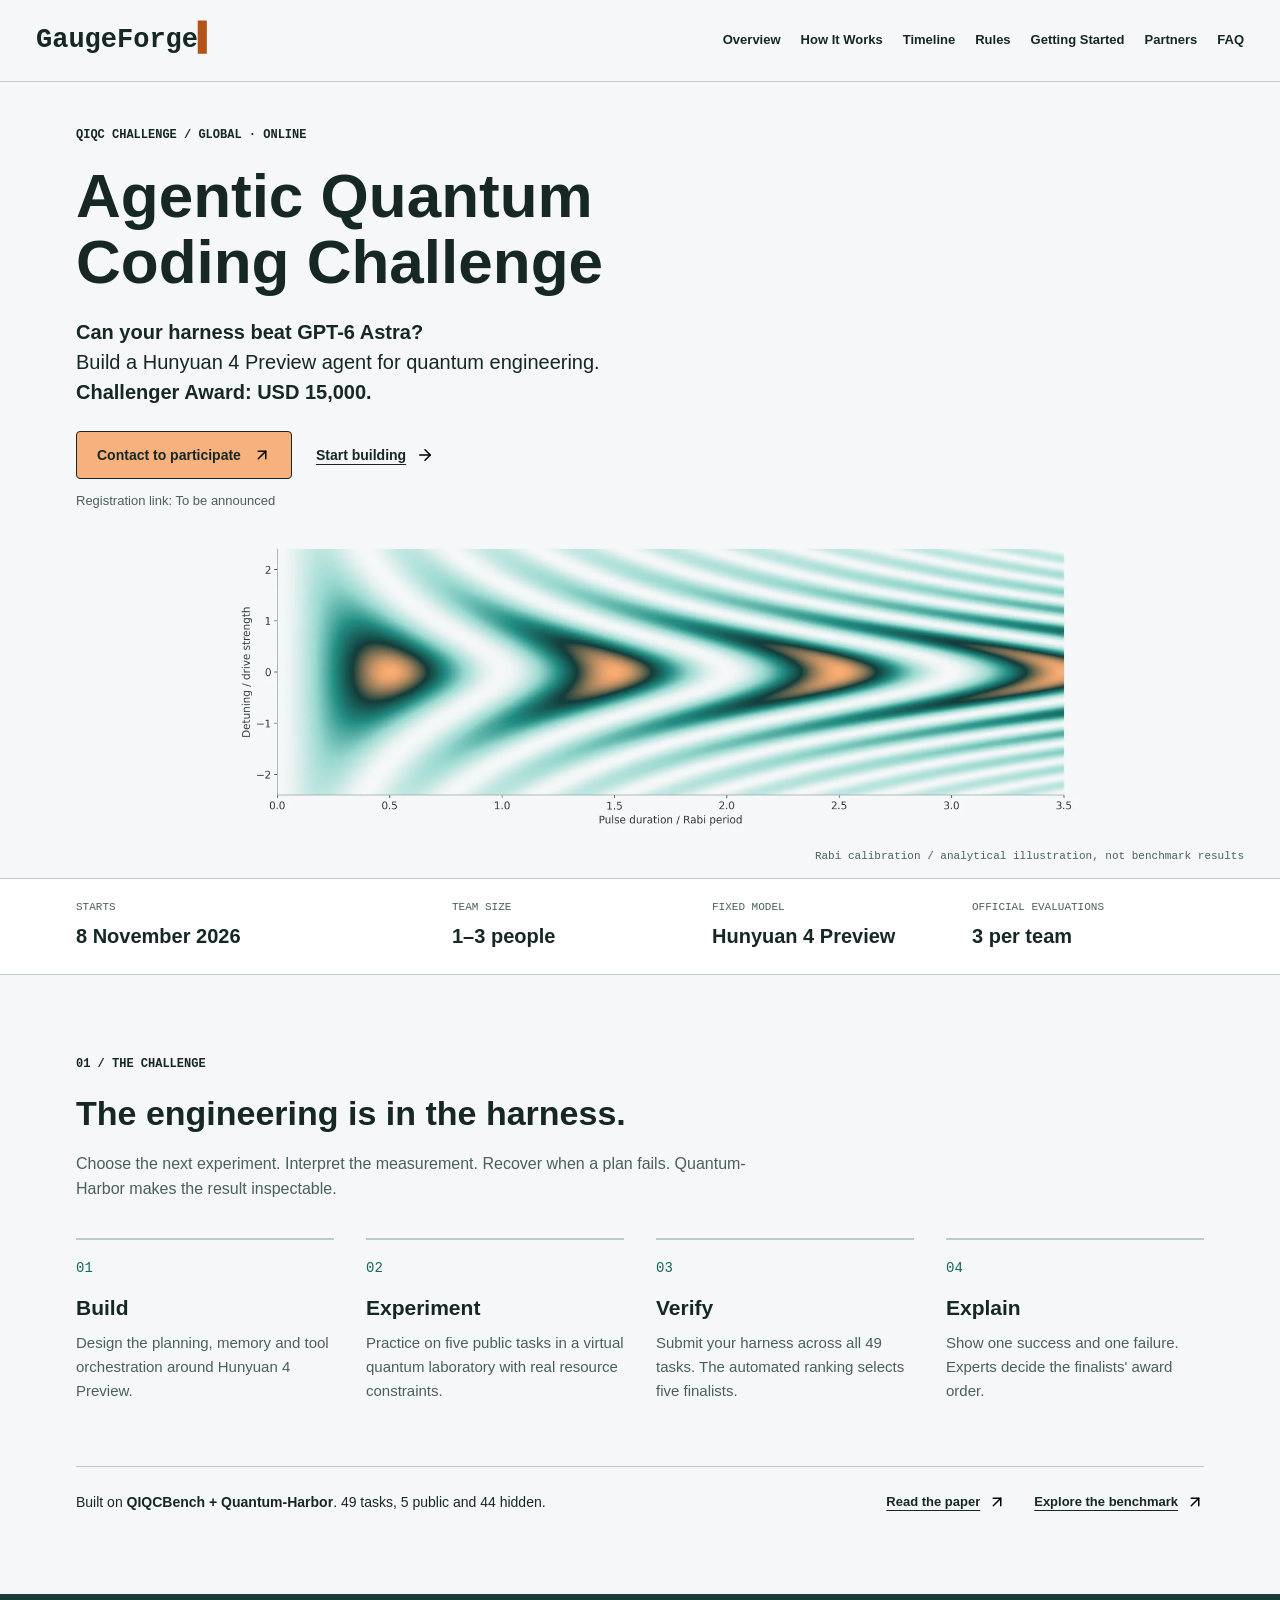
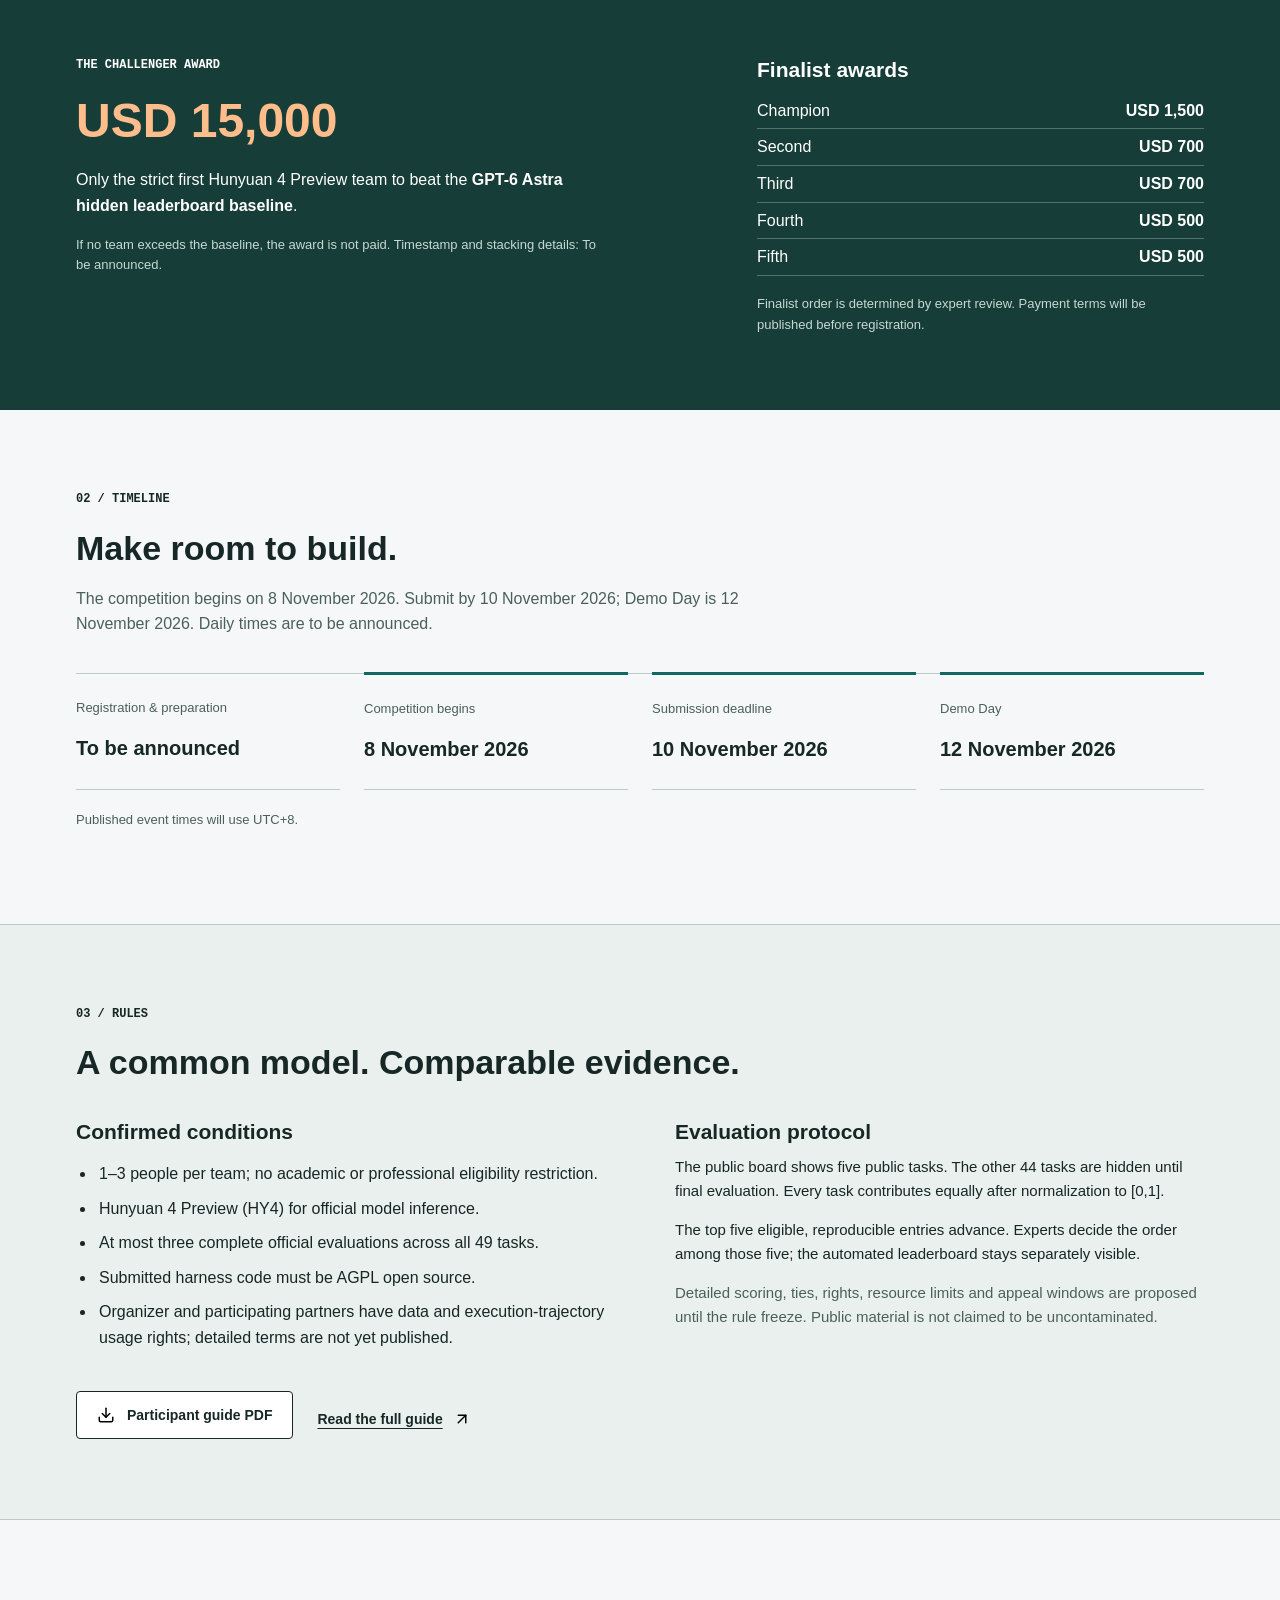
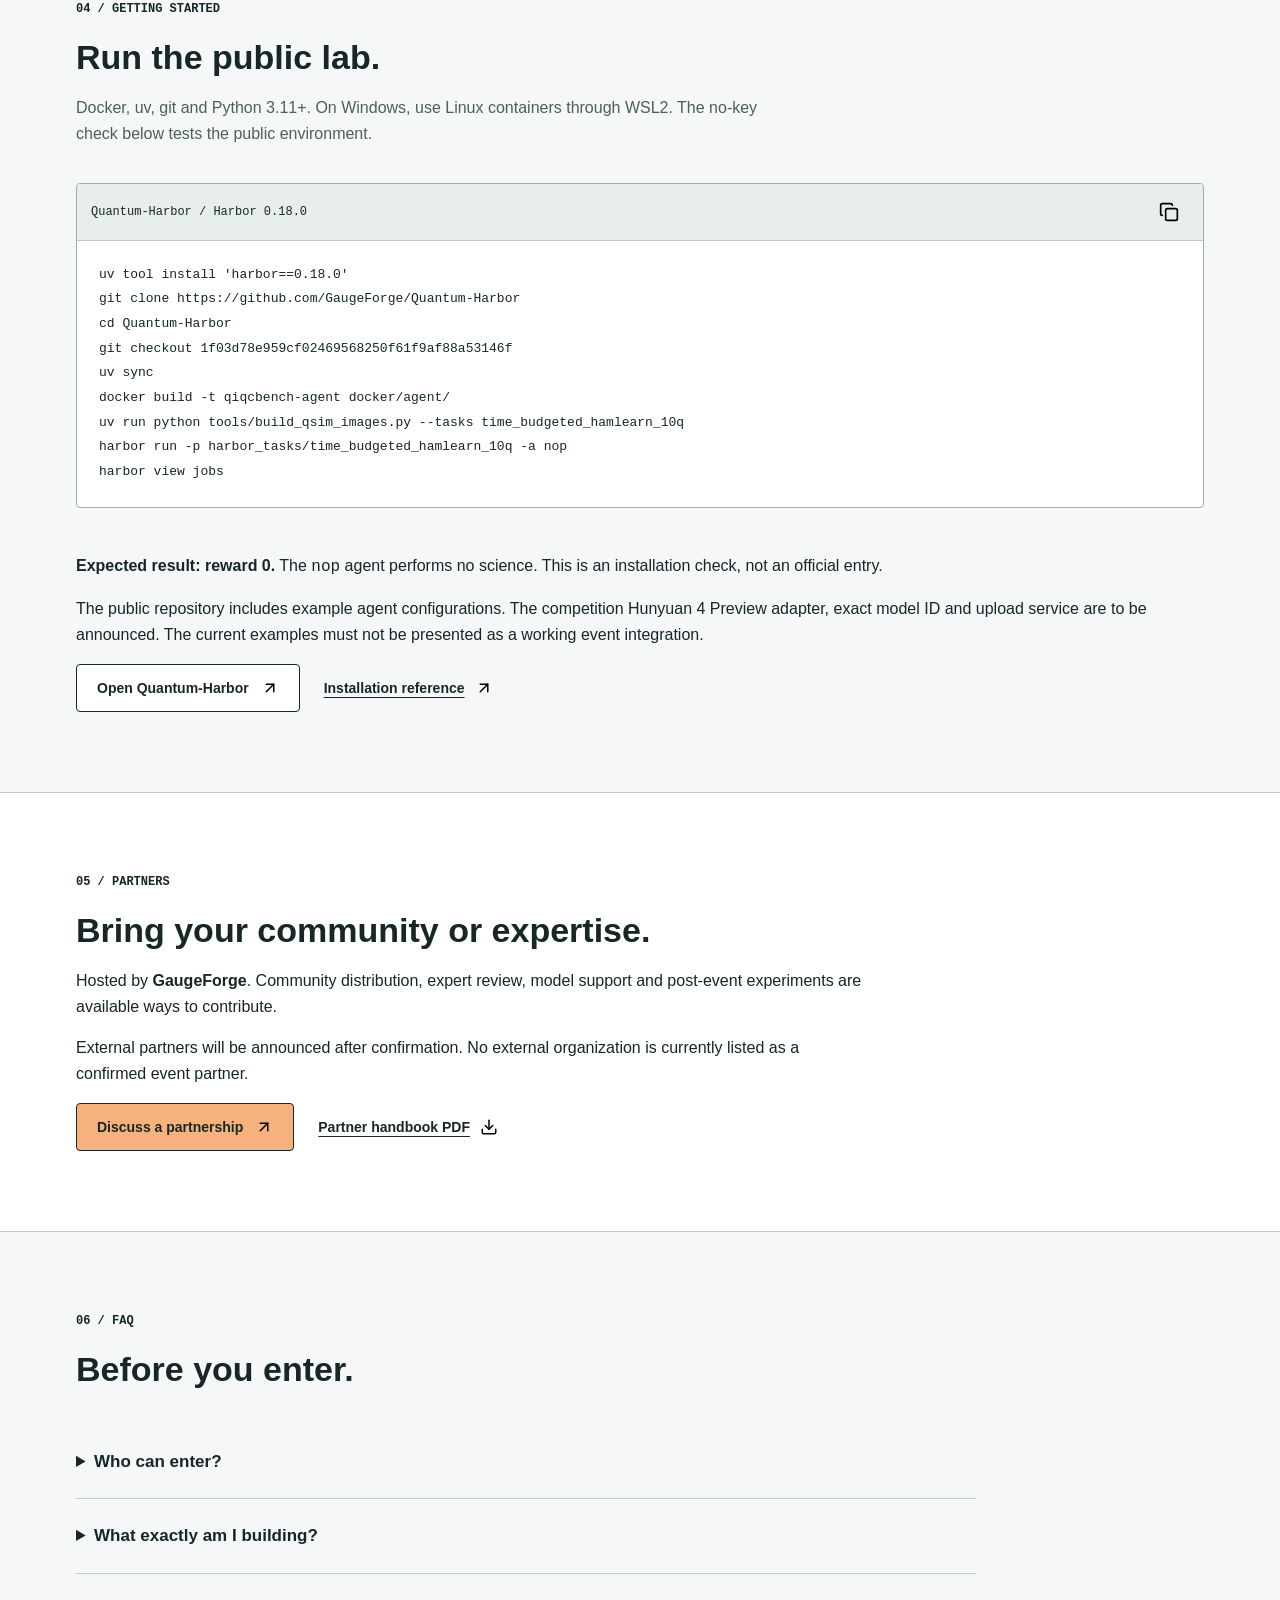
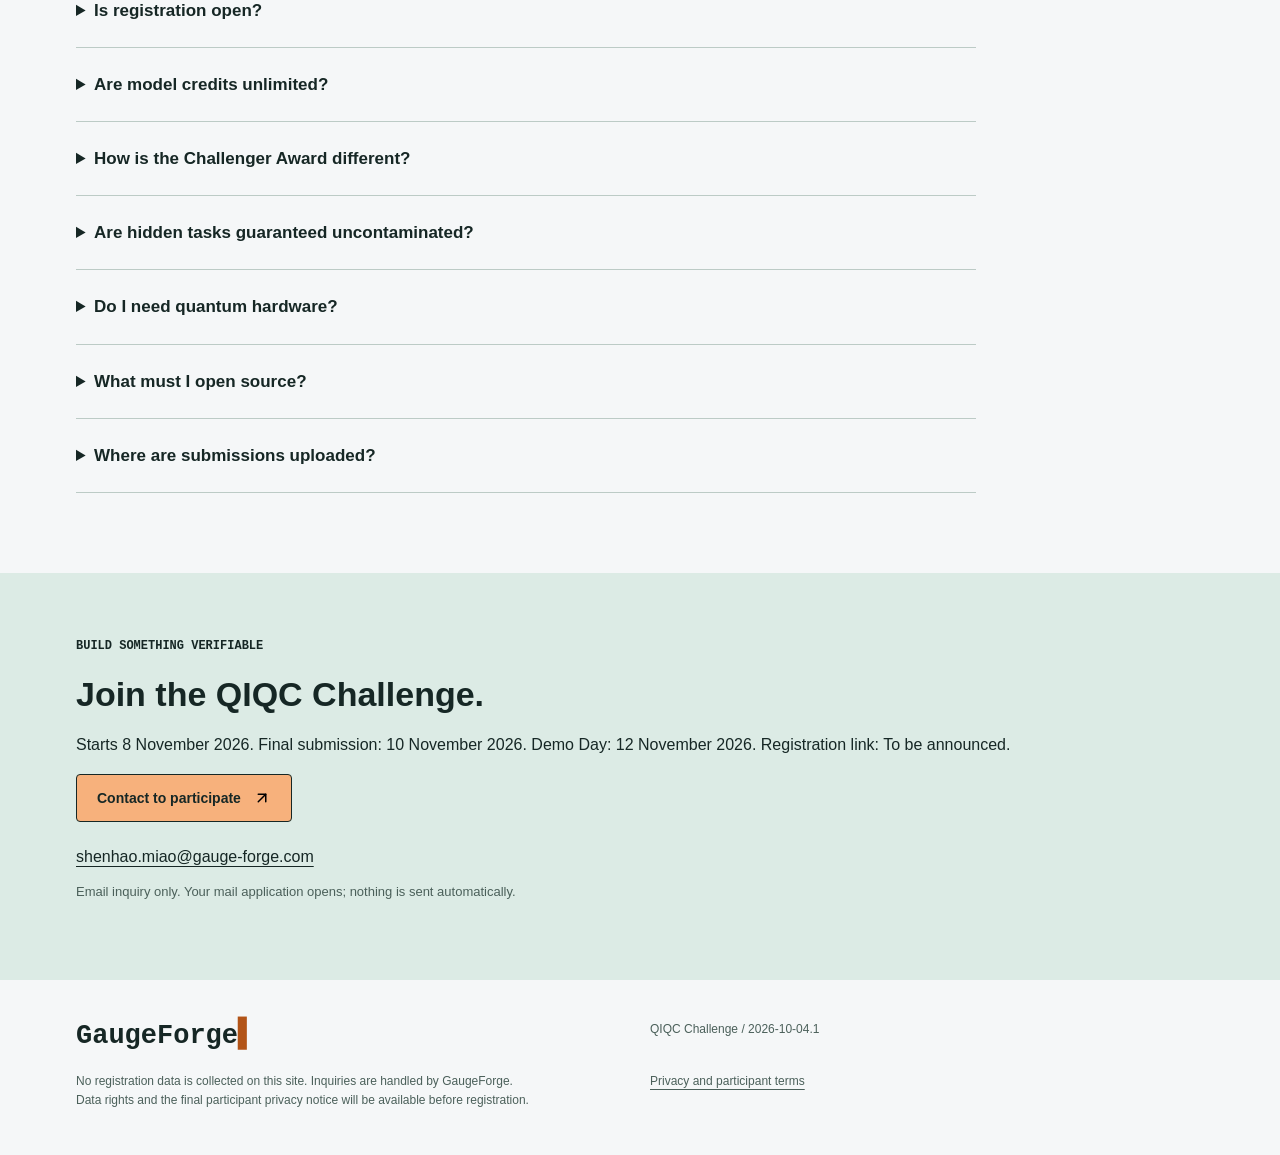
==== commit 28ff4254: "Update QIQC schedule model and benchmark rules" ====
--- a/src/index.html
+++ b/src/index.html
@@ -1,11 +1,11 @@
-<!doctype html><html lang="en"><head><meta charset="utf-8"><meta name="viewport" content="width=device-width,initial-scale=1"><meta name="description" content="Build an agent harness around HY4 for verified quantum engineering. QIQC Challenge by GaugeForge starts 8 November 2026."><meta name="theme-color" content="#f5f7f8"><title>QIQC Challenge | GaugeForge</title><link rel="stylesheet" href="styles.css"></head><body>
+<!doctype html><html lang="en"><head><meta charset="utf-8"><meta name="viewport" content="width=device-width,initial-scale=1"><meta name="description" content="Build an agent harness around Hunyuan 4 Preview for verified quantum engineering. QIQC Challenge by GaugeForge starts 8 November 2026."><meta name="theme-color" content="#f5f7f8"><title>QIQC Challenge | GaugeForge</title><link rel="stylesheet" href="styles.css"></head><body>
 <a class="skip" href="#main">Skip to content</a><header class="site-header"><a class="brand" href="#overview">GaugeForge<span aria-hidden="true">▍</span></a><button id="menu-toggle" aria-expanded="false" aria-controls="navigation" aria-label="Open navigation" title="Open navigation"><img src="assets/menu.svg" alt=""></button><nav id="navigation" aria-label="Main navigation"><a href="#overview">Overview</a><a href="#how-it-works">How It Works</a><a href="#timeline">Timeline</a><a href="#rules">Rules</a><a href="#getting-started">Getting Started</a><a href="#partners">Partners</a><a href="#faq">FAQ</a></nav></header>
-<main id="main"><section class="hero" id="overview"><div class="hero-copy wrap"><p class="eyebrow">QIQC CHALLENGE / GLOBAL · ONLINE</p><h1>Agentic Quantum<br>Coding Challenge</h1><p class="lead"><strong>Can your harness beat GPT-6 Astra?</strong><br>Build a HY4-powered agent for quantum engineering.<br><strong>Challenger Award: USD 15,000.</strong></p><div class="actions"><a class="button primary" href="mailto:shenhao.miao@gauge-forge.com?subject=QIQC%20Challenge%20participation%20inquiry">Contact to participate <img class="icon" src="assets/arrow-up-right.svg" alt=""></a><a class="text-link" href="#getting-started">Start building <img class="icon" src="assets/arrow-right.svg" alt=""></a></div><p class="small">Registration link: To be announced</p></div><figure class="hero-visual"><img src="assets/rabi-calibration.webp" alt="Analytical Rabi calibration map of excitation probability versus pulse duration and detuning"><figcaption>Rabi calibration / analytical illustration, not benchmark results</figcaption></figure></section>
-<section class="event-strip"><div class="wrap strip-grid"><div><span>STARTS</span><strong>8 November 2026</strong></div><div><span>TEAM SIZE</span><strong>1–3 people</strong></div><div><span>FIXED MODEL</span><strong>HY4</strong></div><div><span>OFFICIAL EVALUATIONS</span><strong>3 per team</strong></div></div></section>
-<section class="section wrap" id="how-it-works"><div class="section-heading"><p class="eyebrow">01 / THE CHALLENGE</p><h2>The engineering is in the harness.</h2><p>Choose the next experiment. Interpret the measurement. Recover when a plan fails. Quantum-Harbor makes the result inspectable.</p></div><ol class="steps"><li><span>01</span><h3>Build</h3><p>Design the planning, memory and tool orchestration around a shared HY4 model.</p></li><li><span>02</span><h3>Experiment</h3><p>Practice on five released tasks in a virtual quantum laboratory with real resource constraints.</p></li><li><span>03</span><h3>Verify</h3><p>Submit your harness for complete evaluations. The automated ranking selects five finalists.</p></li><li><span>04</span><h3>Explain</h3><p>Show one success and one failure. Experts decide the finalists' award order.</p></li></ol><div class="research-line"><p>Built on <strong>QIQCBench + Quantum-Harbor</strong>. The research spans calibration, control, error correction, compilation, simulation and sensing.</p><a href="https://arxiv.org/abs/2609.17439">Read the paper <img class="icon" src="assets/arrow-up-right.svg" alt=""></a><a href="https://gauge-forge.com/qiqc">Explore the benchmark <img class="icon" src="assets/arrow-up-right.svg" alt=""></a></div></section>
-<section class="awards-band"><div class="wrap awards-grid"><div><p class="eyebrow">THE CHALLENGER AWARD</p><h2>USD 15,000</h2><p>Only the first qualifying HY4 team to strictly beat the <strong>GPT-6 Astra hidden leaderboard baseline</strong>.</p><p class="small">Timestamp, baseline and prize-stacking details: To be announced.</p></div><div><h3>Finalist awards</h3><dl class="prize-list"><div><dt>Champion</dt><dd>USD 1,500</dd></div><div><dt>Second</dt><dd>USD 700</dd></div><div><dt>Third</dt><dd>USD 700</dd></div><div><dt>Fourth</dt><dd>USD 500</dd></div><div><dt>Fifth</dt><dd>USD 500</dd></div></dl><p class="small">Finalist order is determined by expert review. Payment terms will be published before registration.</p></div></div></section>
-<section class="section wrap" id="timeline"><div class="section-heading"><p class="eyebrow">02 / TIMELINE</p><h2>Make room to build.</h2><p>The competition begins on 8 November 2026. Remaining dates will be announced together with the complete rules.</p></div><div class="timeline"><div><span>Registration & preparation</span><strong>To be announced</strong></div><div class="confirmed"><span>Competition begins</span><strong>8 November 2026</strong></div><div><span>Submission deadline</span><strong>To be announced</strong></div><div><span>Final review & Demo Day</span><strong>To be announced</strong></div></div><p class="small">Published event times will use UTC+8. Start time is to be announced.</p></section>
-<section class="section rules-section" id="rules"><div class="wrap"><div class="section-heading"><p class="eyebrow">03 / RULES</p><h2>A common model. Comparable evidence.</h2></div><div class="rules-grid"><div><h3>Confirmed conditions</h3><ul><li>1–3 people per team; no academic or professional eligibility restriction.</li><li>HY4 for official model inference.</li><li>At most three complete official benchmark evaluations per team.</li><li>Submitted harness code must be AGPL open source.</li><li>Organizer and participating partners have data and execution-trajectory usage rights under disclosed terms.</li></ul></div><div><h3>Evaluation protocol</h3><p>The public board shows five public tasks. Hidden results are withheld until final evaluation. The proposed automated total gives every task equal weight after normalization to [0,1].</p><p>The top five eligible, reproducible entries advance. Experts decide the order among those five; the automated leaderboard stays separately visible.</p><p class="small">Detailed scoring, ties, rights, resource limits and appeal windows are proposed until the rule freeze. Public material is not claimed to be uncontaminated.</p></div></div><a class="button secondary" href="downloads/participant-guide.pdf"><img class="icon" src="assets/download.svg" alt=""> Participant guide PDF</a><a class="text-link" href="downloads/participant-guide.html">Read the full guide <img class="icon" src="assets/arrow-up-right.svg" alt=""></a></div></section>
+<main id="main"><section class="hero" id="overview"><div class="hero-copy wrap"><p class="eyebrow">QIQC CHALLENGE / GLOBAL · ONLINE</p><h1>Agentic Quantum<br>Coding Challenge</h1><p class="lead"><strong>Can your harness beat GPT-6 Astra?</strong><br>Build a Hunyuan 4 Preview agent for quantum engineering.<br><strong>Challenger Award: USD 15,000.</strong></p><div class="actions"><a class="button primary" href="mailto:shenhao.miao@gauge-forge.com?subject=QIQC%20Challenge%20participation%20inquiry">Contact to participate <img class="icon" src="assets/arrow-up-right.svg" alt=""></a><a class="text-link" href="#getting-started">Start building <img class="icon" src="assets/arrow-right.svg" alt=""></a></div><p class="small">Registration link: To be announced</p></div><figure class="hero-visual"><img src="assets/rabi-calibration.webp" alt="Analytical Rabi calibration map of excitation probability versus pulse duration and detuning"><figcaption>Rabi calibration / analytical illustration, not benchmark results</figcaption></figure></section>
+<section class="event-strip"><div class="wrap strip-grid"><div><span>STARTS</span><strong>8 November 2026</strong></div><div><span>TEAM SIZE</span><strong>1–3 people</strong></div><div><span>FIXED MODEL</span><strong>Hunyuan 4 Preview</strong></div><div><span>OFFICIAL EVALUATIONS</span><strong>3 per team</strong></div></div></section>
+<section class="section wrap" id="how-it-works"><div class="section-heading"><p class="eyebrow">01 / THE CHALLENGE</p><h2>The engineering is in the harness.</h2><p>Choose the next experiment. Interpret the measurement. Recover when a plan fails. Quantum-Harbor makes the result inspectable.</p></div><ol class="steps"><li><span>01</span><h3>Build</h3><p>Design the planning, memory and tool orchestration around Hunyuan 4 Preview.</p></li><li><span>02</span><h3>Experiment</h3><p>Practice on five public tasks in a virtual quantum laboratory with real resource constraints.</p></li><li><span>03</span><h3>Verify</h3><p>Submit your harness across all 49 tasks. The automated ranking selects five finalists.</p></li><li><span>04</span><h3>Explain</h3><p>Show one success and one failure. Experts decide the finalists' award order.</p></li></ol><div class="research-line"><p>Built on <strong>QIQCBench + Quantum-Harbor</strong>. 49 tasks, 5 public and 44 hidden.</p><a href="https://arxiv.org/abs/2609.17439">Read the paper <img class="icon" src="assets/arrow-up-right.svg" alt=""></a><a href="https://gauge-forge.com/qiqc">Explore the benchmark <img class="icon" src="assets/arrow-up-right.svg" alt=""></a></div></section>
+<section class="awards-band"><div class="wrap awards-grid"><div><p class="eyebrow">THE CHALLENGER AWARD</p><h2>USD 15,000</h2><p>Only the strict first Hunyuan 4 Preview team to beat the <strong>GPT-6 Astra hidden leaderboard baseline</strong>.</p><p class="small">If no team exceeds the baseline, the award is not paid. Timestamp and stacking details: To be announced.</p></div><div><h3>Finalist awards</h3><dl class="prize-list"><div><dt>Champion</dt><dd>USD 1,500</dd></div><div><dt>Second</dt><dd>USD 700</dd></div><div><dt>Third</dt><dd>USD 700</dd></div><div><dt>Fourth</dt><dd>USD 500</dd></div><div><dt>Fifth</dt><dd>USD 500</dd></div></dl><p class="small">Finalist order is determined by expert review. Payment terms will be published before registration.</p></div></div></section>
+<section class="section wrap" id="timeline"><div class="section-heading"><p class="eyebrow">02 / TIMELINE</p><h2>Make room to build.</h2><p>The competition begins on 8 November 2026. Submit by 10 November 2026; Demo Day is 12 November 2026. Daily times are to be announced.</p></div><div class="timeline"><div><span>Registration & preparation</span><strong>To be announced</strong></div><div class="confirmed"><span>Competition begins</span><strong>8 November 2026</strong></div><div class="confirmed"><span>Submission deadline</span><strong>10 November 2026</strong></div><div class="confirmed"><span>Demo Day</span><strong>12 November 2026</strong></div></div><p class="small">Published event times will use UTC+8.</p></section>
+<section class="section rules-section" id="rules"><div class="wrap"><div class="section-heading"><p class="eyebrow">03 / RULES</p><h2>A common model. Comparable evidence.</h2></div><div class="rules-grid"><div><h3>Confirmed conditions</h3><ul><li>1–3 people per team; no academic or professional eligibility restriction.</li><li>Hunyuan 4 Preview (HY4) for official model inference.</li><li>At most three complete official evaluations across all 49 tasks.</li><li>Submitted harness code must be AGPL open source.</li><li>Organizer and participating partners have data and execution-trajectory usage rights; detailed terms are not yet published.</li></ul></div><div><h3>Evaluation protocol</h3><p>The public board shows five public tasks. The other 44 tasks are hidden until final evaluation. Every task contributes equally after normalization to [0,1].</p><p>The top five eligible, reproducible entries advance. Experts decide the order among those five; the automated leaderboard stays separately visible.</p><p class="small">Detailed scoring, ties, rights, resource limits and appeal windows are proposed until the rule freeze. Public material is not claimed to be uncontaminated.</p></div></div><a class="button secondary" href="downloads/participant-guide.pdf"><img class="icon" src="assets/download.svg" alt=""> Participant guide PDF</a><a class="text-link" href="downloads/participant-guide.html">Read the full guide <img class="icon" src="assets/arrow-up-right.svg" alt=""></a></div></section>
 <section class="section wrap" id="getting-started"><div class="section-heading"><p class="eyebrow">04 / GETTING STARTED</p><h2>Run the public lab.</h2><p>Docker, uv, git and Python 3.11+. On Windows, use Linux containers through WSL2. The no-key check below tests the public environment.</p></div><div class="terminal"><div class="terminal-bar"><span>Quantum-Harbor / Harbor 0.18.0</span><button id="copy-code" title="Copy installation commands" aria-label="Copy installation commands"><img src="assets/copy.svg" alt=""></button></div><pre><code id="install-code">uv tool install 'harbor==0.18.0'
 git clone https://github.com/GaugeForge/Quantum-Harbor
 cd Quantum-Harbor
@@ -14,8 +14,8 @@
 docker build -t qiqcbench-agent docker/agent/
 uv run python tools/build_qsim_images.py --tasks time_budgeted_hamlearn_10q
 harbor run -p harbor_tasks/time_budgeted_hamlearn_10q -a nop
-harbor view jobs</code></pre></div><p id="copy-status" role="status" class="small"></p><p class="note"><strong>Expected result: reward 0.</strong> The <code>nop</code> agent performs no science. This is an installation check, not an official entry.</p><p>The public repository includes example agent configurations. The competition HY4 starter adapter, model ID and upload service are to be announced. The current examples must not be presented as a working HY4 integration.</p><div class="actions"><a class="button secondary" href="https://github.com/GaugeForge/Quantum-Harbor">Open Quantum-Harbor <img class="icon" src="assets/arrow-up-right.svg" alt=""></a><a class="text-link" href="https://github.com/GaugeForge/Quantum-Harbor/blob/1f03d78e959cf02469568250f61f9af88a53146f/docs/getting-started/installation.md">Installation reference <img class="icon" src="assets/arrow-up-right.svg" alt=""></a></div></section>
+harbor view jobs</code></pre></div><p id="copy-status" role="status" class="small"></p><p class="note"><strong>Expected result: reward 0.</strong> The <code>nop</code> agent performs no science. This is an installation check, not an official entry.</p><p>The public repository includes example agent configurations. The competition Hunyuan 4 Preview adapter, exact model ID and upload service are to be announced. The current examples must not be presented as a working event integration.</p><div class="actions"><a class="button secondary" href="https://github.com/GaugeForge/Quantum-Harbor">Open Quantum-Harbor <img class="icon" src="assets/arrow-up-right.svg" alt=""></a><a class="text-link" href="https://github.com/GaugeForge/Quantum-Harbor/blob/1f03d78e959cf02469568250f61f9af88a53146f/docs/getting-started/installation.md">Installation reference <img class="icon" src="assets/arrow-up-right.svg" alt=""></a></div></section>
 <section class="section partners-section" id="partners"><div class="wrap"><p class="eyebrow">05 / PARTNERS</p><h2>Bring your community or expertise.</h2><div class="partner-content"><p>Hosted by <strong>GaugeForge</strong>. Community distribution, expert review, model support and post-event experiments are available ways to contribute.</p><p>External partners will be announced after confirmation. No external organization is currently listed as a confirmed event partner.</p></div><div class="actions"><a class="button primary" href="mailto:shenhao.miao@gauge-forge.com?subject=QIQC%20Challenge%20partnership%20inquiry">Discuss a partnership <img class="icon" src="assets/arrow-up-right.svg" alt=""></a><a class="text-link" href="downloads/partner-handbook.pdf">Partner handbook PDF <img class="icon" src="assets/download.svg" alt=""></a></div></div></section>
-<section class="section wrap" id="faq"><div class="section-heading"><p class="eyebrow">06 / FAQ</p><h2>Before you enter.</h2></div><div class="faq"><details><summary>Who can enter?</summary><p>Individuals and teams of up to three people. There is no academic or professional qualification requirement. Applicable law and valid consent still apply.</p></details><details><summary>What exactly am I building?</summary><p>An agent harness: the code that plans work, invokes tools, manages experiment state and verifies results around a fixed HY4 model. You may modify an existing harness or build your own.</p></details><details><summary>Is registration open?</summary><p>The registration form is to be announced. Use the participation email link to ask the organizer for information. An email inquiry does not register a team.</p></details><details><summary>Are model credits unlimited?</summary><p>Development allowance is to be announced. Tencent is a prospective provider; an unlimited-credit arrangement is not confirmed. Each team has at most three official full benchmark evaluations.</p></details><details><summary>How is the Challenger Award different?</summary><p>USD 15,000 goes only to the first qualifying HY4 team to strictly exceed the GPT-6 Astra baseline on the hidden leaderboard. Timestamp, baseline and stacking details will be frozen before registration. Placement awards follow the expert final.</p></details><details><summary>Are hidden tasks guaranteed uncontaminated?</summary><p>No. Public paper tasks and repository material are already accessible. Hidden means withheld during evaluation, not proven absent from training data. Evaluation uses recorded evidence and controlled conditions.</p></details><details><summary>Do I need quantum hardware?</summary><p>No. Quantum-Harbor provides a simulated laboratory. Real-hardware access is not part of the announced competition.</p></details><details><summary>What must I open source?</summary><p>Submitted harness code is required to be AGPL open source. The exact version and release timing will be frozen before registration. Data and trajectory use has separate terms, including named organizer and partner recipients.</p></details><details><summary>Where are submissions uploaded?</summary><p>The event submission interface is not yet released. The public repository supports local task runs. The participant guide labels the proposed competition package separately.</p></details></div></section>
-<section class="participate-band"><div class="wrap"><p class="eyebrow">BUILD SOMETHING VERIFIABLE</p><h2>Join the QIQC Challenge.</h2><p>Starts 8 November 2026. Registration link: To be announced.</p><a class="button primary" href="mailto:shenhao.miao@gauge-forge.com?subject=QIQC%20Challenge%20participation%20inquiry">Contact to participate <img class="icon" src="assets/arrow-up-right.svg" alt=""></a><a class="contact" href="mailto:shenhao.miao@gauge-forge.com">shenhao.miao@gauge-forge.com</a><p class="small">Email inquiry only. Your mail application opens; nothing is sent automatically.</p></div></section></main>
-<footer class="site-footer wrap"><a class="brand" href="#overview">GaugeForge<span aria-hidden="true">▍</span></a><p>QIQC Challenge / 2026-10-03.2</p><p>No registration data is collected on this site. Inquiries are handled by GaugeForge.<br>Data rights and the final participant privacy notice will be available before registration.</p><a href="downloads/participant-guide.html">Privacy and participant terms</a></footer><script src="app.js" defer></script></body></html>+<section class="section wrap" id="faq"><div class="section-heading"><p class="eyebrow">06 / FAQ</p><h2>Before you enter.</h2></div><div class="faq"><details><summary>Who can enter?</summary><p>Individuals and teams of up to three people. There is no academic or professional qualification requirement. Applicable law and valid consent still apply.</p></details><details><summary>What exactly am I building?</summary><p>An agent harness: the code that plans work, invokes tools, manages experiment state and verifies results around a fixed Hunyuan 4 Preview (HY4) model. You may modify an existing harness or build your own.</p></details><details><summary>Is registration open?</summary><p>The registration form is to be announced. Use the participation email link to ask the organizer for information. An email inquiry does not register a team.</p></details><details><summary>Are model credits unlimited?</summary><p>The event model is Tencent Hunyuan 4 Preview (HY4). Exact API quota and development allowance are to be announced. Each team has at most three official full benchmark evaluations.</p></details><details><summary>How is the Challenger Award different?</summary><p>USD 15,000 goes only to the strict first qualifying Hunyuan 4 Preview (HY4) team to exceed the GPT-6 Astra baseline on the hidden leaderboard. If no team exceeds it, the award is not paid. Timestamp, baseline and stacking details will be frozen before registration.</p></details><details><summary>Are hidden tasks guaranteed uncontaminated?</summary><p>No. Public paper tasks and repository material are already accessible. Hidden means withheld during evaluation, not proven absent from training data. Evaluation uses recorded evidence and controlled conditions.</p></details><details><summary>Do I need quantum hardware?</summary><p>No. Quantum-Harbor provides a simulated laboratory. Real-hardware access is not part of the announced competition.</p></details><details><summary>What must I open source?</summary><p>Submitted harness code is required to be AGPL open source. The exact version and release timing will be frozen before registration. Data and trajectory use has separate terms, including named organizer and partner recipients.</p></details><details><summary>Where are submissions uploaded?</summary><p>The event submission interface is not yet released. The public repository supports local task runs. The participant guide labels the proposed competition package separately.</p></details></div></section>
+<section class="participate-band"><div class="wrap"><p class="eyebrow">BUILD SOMETHING VERIFIABLE</p><h2>Join the QIQC Challenge.</h2><p>Starts 8 November 2026. Final submission: 10 November 2026. Demo Day: 12 November 2026. Registration link: To be announced.</p><a class="button primary" href="mailto:shenhao.miao@gauge-forge.com?subject=QIQC%20Challenge%20participation%20inquiry">Contact to participate <img class="icon" src="assets/arrow-up-right.svg" alt=""></a><a class="contact" href="mailto:shenhao.miao@gauge-forge.com">shenhao.miao@gauge-forge.com</a><p class="small">Email inquiry only. Your mail application opens; nothing is sent automatically.</p></div></section></main>
+<footer class="site-footer wrap"><a class="brand" href="#overview">GaugeForge<span aria-hidden="true">▍</span></a><p>QIQC Challenge / 2026-10-04.1</p><p>No registration data is collected on this site. Inquiries are handled by GaugeForge.<br>Data rights and the final participant privacy notice will be available before registration.</p><a href="downloads/participant-guide.html">Privacy and participant terms</a></footer><script src="app.js" defer></script></body></html>
--- a/src/styles.css
+++ b/src/styles.css
@@ -1,3 +1,3 @@
 :root{--paper:#f5f7f8;--ink:#162725;--muted:#4b605a;--line:#bccbc6;--green:#12685e;--peach:#f7b17c;--white:#fff}*{box-sizing:border-box}html{scroll-behavior:smooth;scroll-padding-top:100px}body{margin:0;background:var(--paper);color:var(--ink);font:16px/1.6 Arial,Helvetica,sans-serif;letter-spacing:0}a{color:inherit;text-underline-offset:4px}button,a{touch-action:manipulation}button{font:inherit;cursor:pointer}a:focus-visible,button:focus-visible,summary:focus-visible{outline:3px solid #b75414;outline-offset:5px}h1,h2,h3,p{margin-top:0}h1{font-size:62px;line-height:1.06;margin-bottom:22px;letter-spacing:0}h2{font-size:34px;line-height:1.18;margin-bottom:18px}h3{font-size:21px;line-height:1.3;margin-bottom:10px}.wrap{max-width:1200px;margin:auto;padding-left:36px;padding-right:36px}.small{font-size:13px;color:var(--muted)}.eyebrow{font-family:Consolas,monospace;font-size:12px;font-weight:bold;margin-bottom:18px}.site-header{min-height:82px;display:flex;align-items:center;justify-content:space-between;gap:24px;padding:16px 36px;border-bottom:1px solid var(--line);background:var(--paper);position:sticky;top:0;z-index:10}.brand{font:700 27px/1.2 Consolas,monospace;text-decoration:none;white-space:nowrap}.brand span{color:#b25418}.site-header nav{display:flex;gap:20px;align-items:center;font-size:13px;font-weight:600}.site-header nav a{text-decoration:none;white-space:nowrap}.site-header nav a:hover{color:var(--green)}#menu-toggle{display:none;width:46px;height:46px;background:transparent;border:1px solid var(--line);border-radius:4px}#menu-toggle img{width:23px;height:23px}.skip{position:absolute;left:12px;top:-60px;padding:10px;background:var(--white);z-index:100}.skip:focus{top:10px}.hero{position:relative;min-height:780px;overflow:hidden;background:#f5f7f8}.hero-copy{position:relative;z-index:1;padding-top:44px}.hero .lead{font-size:20px;line-height:1.5;max-width:690px;margin-bottom:24px}.actions{display:flex;gap:24px;align-items:center;flex-wrap:wrap}.button{min-height:48px;display:inline-flex;gap:12px;align-items:center;justify-content:center;padding:12px 20px;text-decoration:none;font-weight:bold;font-size:14px;border-radius:4px;border:1px solid var(--ink);max-width:100%}.button.primary{background:var(--peach);color:var(--ink)}.button.primary:hover{background:#ffc69b}.button.secondary{background:white}.text-link{display:inline-flex;gap:10px;align-items:center;font-size:14px;font-weight:bold}.icon{width:18px;height:18px;flex-shrink:0}.hero .small{margin-top:12px}.hero-visual{position:absolute;bottom:0;left:0;right:0;margin:0;height:350px}.hero-visual>img{width:100%;height:315px;object-fit:fill}.hero-visual figcaption{text-align:right;padding:0 36px;font:11px Consolas,monospace;color:var(--muted)}.event-strip{border-top:1px solid var(--line);border-bottom:1px solid var(--line);background:white}.strip-grid{display:grid;grid-template-columns:1.5fr 1fr 1fr 1fr;padding-top:22px;padding-bottom:22px;gap:28px}.strip-grid span{display:block;font:11px Consolas,monospace;color:var(--muted);margin-bottom:7px}.strip-grid strong{font-size:20px}.section{padding-top:80px;padding-bottom:80px}.section-heading{max-width:790px;margin-bottom:36px}.section-heading p:last-child{max-width:690px;color:var(--muted)}.steps{list-style:none;padding:0;display:grid;grid-template-columns:repeat(4,1fr);gap:32px;margin:0 0 48px}.steps li{border-top:2px solid var(--line);padding-top:20px}.steps li>span{font:14px Consolas,monospace;color:var(--green);display:block;margin-bottom:18px}.steps p{font-size:15px;color:var(--muted)}.research-line{border-top:1px solid var(--line);padding-top:24px;display:flex;gap:28px;align-items:center}.research-line p{flex:1;margin:0;font-size:14px}.research-line a{font-size:13px;font-weight:bold;display:inline-flex;gap:8px;align-items:center;white-space:nowrap}.awards-band{background:#163d37;color:white;padding:62px 0}.awards-band .small{color:#c7d8d3}.awards-grid{display:grid;grid-template-columns:1.3fr 1fr;gap:100px}.awards-grid h2{font-size:48px;color:#ffbd8b}.awards-grid p{max-width:530px}.prize-list{margin:0}.prize-list>div{display:flex;justify-content:space-between;border-bottom:1px solid #52726b;padding:5px 0}.prize-list dd{margin:0;font-weight:bold}.prize-list+.small{margin-top:18px}.timeline{display:grid;grid-template-columns:repeat(4,1fr);border-top:1px solid var(--line);gap:24px}.timeline>div{padding:24px 0;border-bottom:1px solid var(--line)}.timeline span{display:block;font-size:13px;color:var(--muted);margin-bottom:13px}.timeline strong{font-size:20px}.timeline .confirmed{border-top:3px solid var(--green);margin-top:-2px}.timeline+.small{margin-top:20px}.rules-section{background:#eaf0ed;border-top:1px solid var(--line);border-bottom:1px solid var(--line)}.rules-grid{display:grid;grid-template-columns:1fr 1fr;gap:70px;margin-bottom:24px}.rules-grid ul{padding-left:20px}.rules-grid li{padding-left:3px;margin-bottom:9px}.rules-grid p{font-size:15px}.rules-section .text-link{margin-left:24px}.terminal{border:1px solid #9cb0a9;border-radius:4px;overflow:hidden;background:white}.terminal-bar{display:flex;align-items:center;justify-content:space-between;padding:8px 14px;background:#e7eeeb;border-bottom:1px solid var(--line);font:12px Consolas,monospace}.terminal-bar button{display:flex;align-items:center;justify-content:center;width:40px;height:40px;border:0;background:transparent;border-radius:3px}.terminal-bar button:hover{background:#d0dfd9}.terminal-bar img{width:20px;height:20px}.terminal pre{margin:0;padding:22px;white-space:pre-wrap;overflow-wrap:anywhere;font:13px/1.9 Consolas,monospace;tab-size:2}.note{margin-top:18px}.partners-section{border-top:1px solid var(--line);border-bottom:1px solid var(--line);background:white}.partner-content{max-width:790px}.faq{max-width:900px}.faq details{border-bottom:1px solid var(--line);padding:16px 0}.faq summary{font-size:17px;font-weight:bold;cursor:pointer;padding:7px 30px 7px 0}.faq p{margin:10px 0 4px;max-width:780px;color:var(--muted)}.participate-band{background:#dcebe5;padding:64px 0}.participate-band .contact{display:block;margin-top:22px;overflow-wrap:anywhere}.participate-band .small{margin-top:12px}.site-footer{padding-top:40px;padding-bottom:45px;display:grid;grid-template-columns:1fr 1fr;gap:20px;font-size:12px;color:var(--muted)}.site-footer p{margin:0}.site-footer .brand{color:var(--ink)}#copy-status{min-height:20px;margin:7px 0 0} @media(min-width:1700px){.hero{min-height:810px}.hero-visual{height:370px}.hero-visual>img{height:335px}} @media(max-width:1100px){.site-header nav{gap:12px;font-size:12px}.brand{font-size:24px}.site-header{padding:16px 24px}.awards-grid{gap:48px}} @media(max-width:900px){.site-header{flex-wrap:wrap;min-height:76px}#menu-toggle{display:flex;align-items:center;justify-content:center;margin-left:auto}.site-header nav{display:none;width:100%;flex-wrap:wrap;padding:12px 0;font-size:14px;gap:0}.site-header nav.open{display:flex}.site-header nav a{padding:12px 20px 12px 0;width:50%}.wrap{padding-left:24px;padding-right:24px}h1{font-size:50px}.hero{min-height:730px}.hero-visual{height:260px}.hero-visual>img{height:230px}.steps{grid-template-columns:1fr 1fr}.strip-grid{grid-template-columns:1fr 1fr;gap:20px}.timeline{grid-template-columns:1fr 1fr}.research-line{flex-wrap:wrap}.research-line p{flex-basis:100%}.rules-grid{gap:30px}.awards-grid{gap:40px}.hero-visual figcaption{font-size:10px;padding:0 24px}} @media(max-width:600px){html{scroll-padding-top:88px}.site-header{padding:12px 20px}.wrap{padding-left:20px;padding-right:20px}h1{font-size:38px;line-height:1.1}h2{font-size:29px}h3{font-size:20px}.hero{min-height:705px}.hero-copy{padding-top:30px}.hero .lead{font-size:17px}.hero-visual{height:235px}.hero-visual>img{height:200px;object-fit:cover;object-position:center}.hero-visual figcaption{text-align:left;font-size:9px;padding:0 20px}.hero .actions{gap:16px}.hero .text-link{font-size:13px}.button{padding:11px 14px;font-size:13px}.strip-grid strong{font-size:17px}.section{padding-top:54px;padding-bottom:54px}.steps{gap:20px}.steps p{font-size:14px}.awards-grid,.rules-grid{grid-template-columns:1fr;gap:30px}.awards-band{padding:48px 0}.awards-grid h2{font-size:43px}.rules-section .text-link{margin:20px 0 0;display:flex}.timeline{gap:12px}.timeline strong{font-size:17px}.timeline span{font-size:12px}.terminal pre{padding:16px;font-size:11px}.terminal-bar{font-size:10px}.site-footer{grid-template-columns:1fr}.participate-band{padding:48px 0}.faq summary{font-size:16px}.research-line{gap:18px}.eyebrow{font-size:11px}} @media(prefers-reduced-motion:reduce){html{scroll-behavior:auto}}
 :root .hero-visual>img{object-fit:contain}
-:root .hero{min-height:0}:root .hero-copy{padding-bottom:18px}:root .hero-visual{position:relative;height:auto;margin:0}:root .hero-visual>img{height:auto;max-height:300px;object-fit:contain}:root .hero-visual figcaption{padding-bottom:16px}@media(max-width:360px){h1{font-size:32px}.hero .lead{font-size:16px}}@media(max-height:800px) and (min-width:901px){.hero-copy{padding-top:24px}h1{font-size:54px}:root .hero-visual>img{max-height:220px}}
+:root .hero{min-height:0}:root .hero-copy{padding-bottom:18px}:root .hero-visual{position:relative;height:auto;margin:0}:root .hero-visual>img{height:auto;max-height:300px;object-fit:contain}:root .hero-visual figcaption{padding-bottom:16px}@media(max-width:360px){h1{font-size:32px}.hero .lead{font-size:16px}}@media(max-height:800px) and (min-width:901px){.hero-copy{padding-top:24px}h1{font-size:54px}:root .hero-visual>img{max-height:180px}}
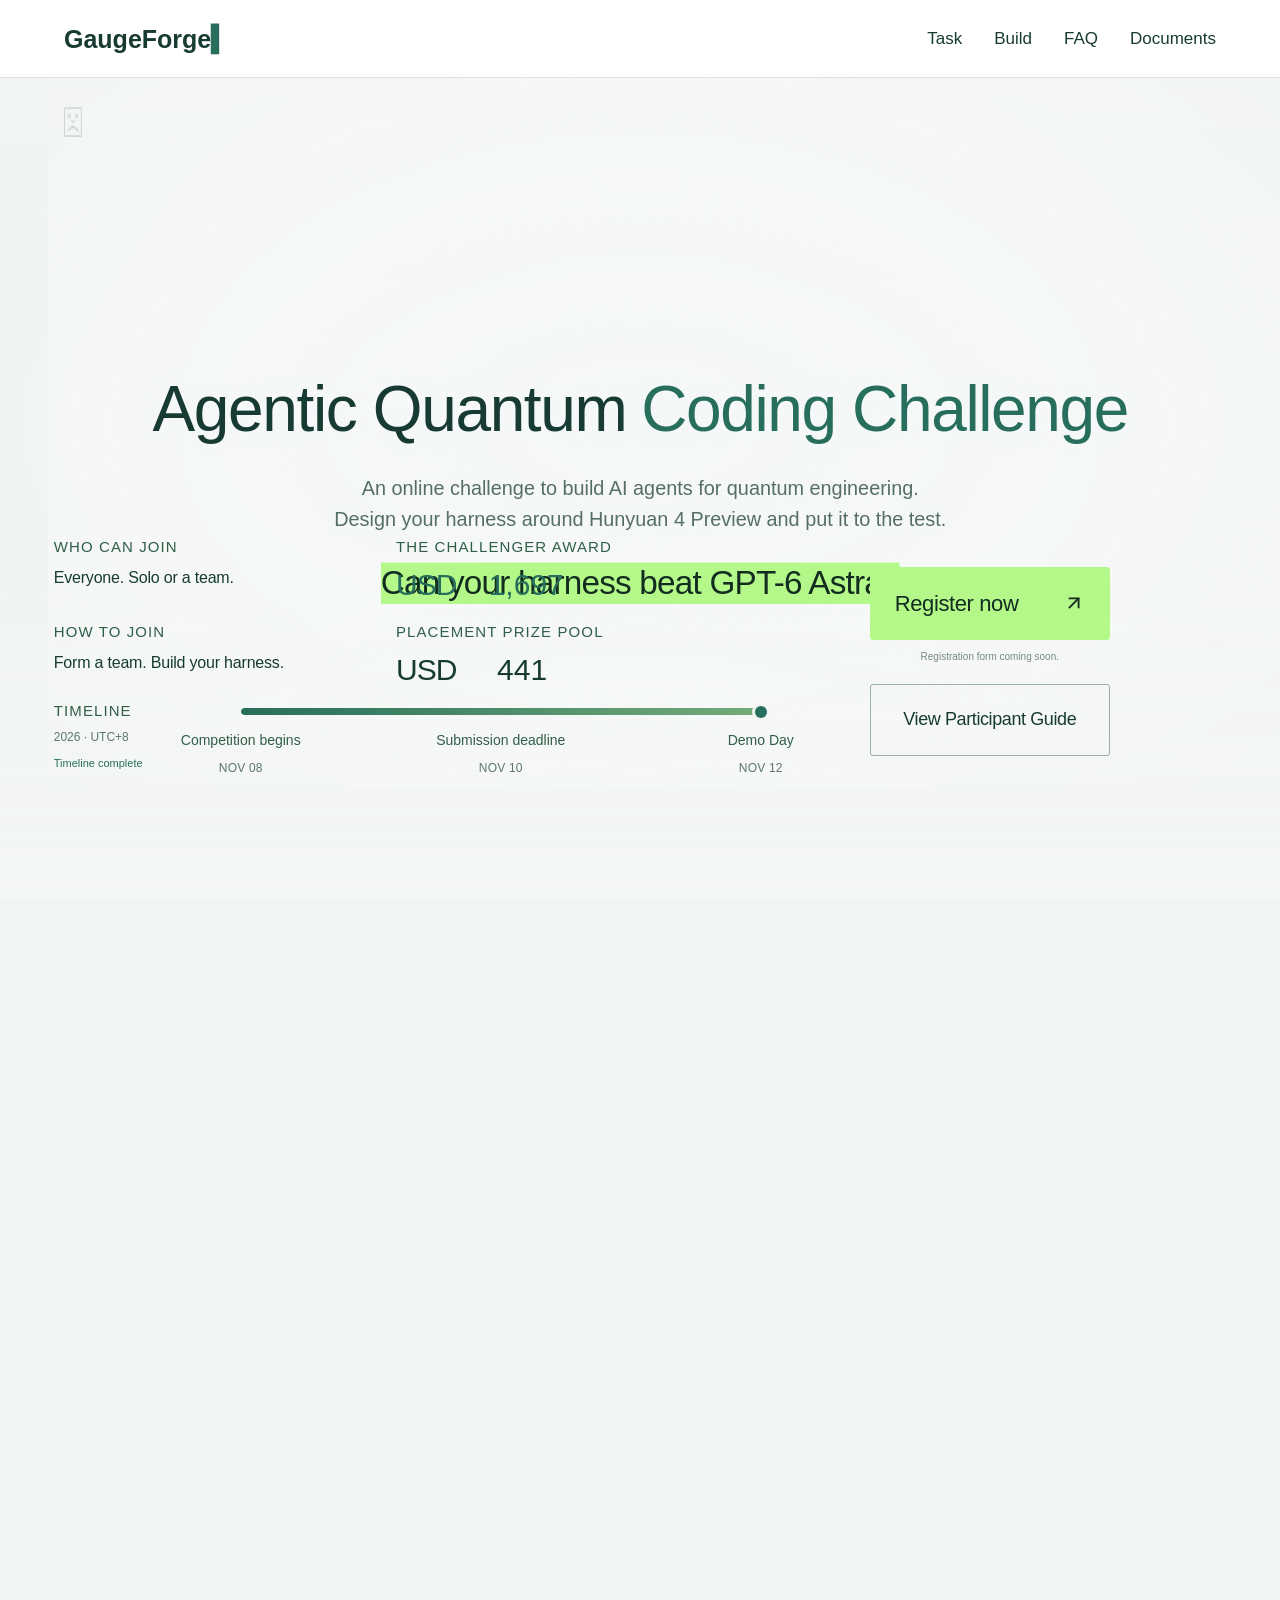
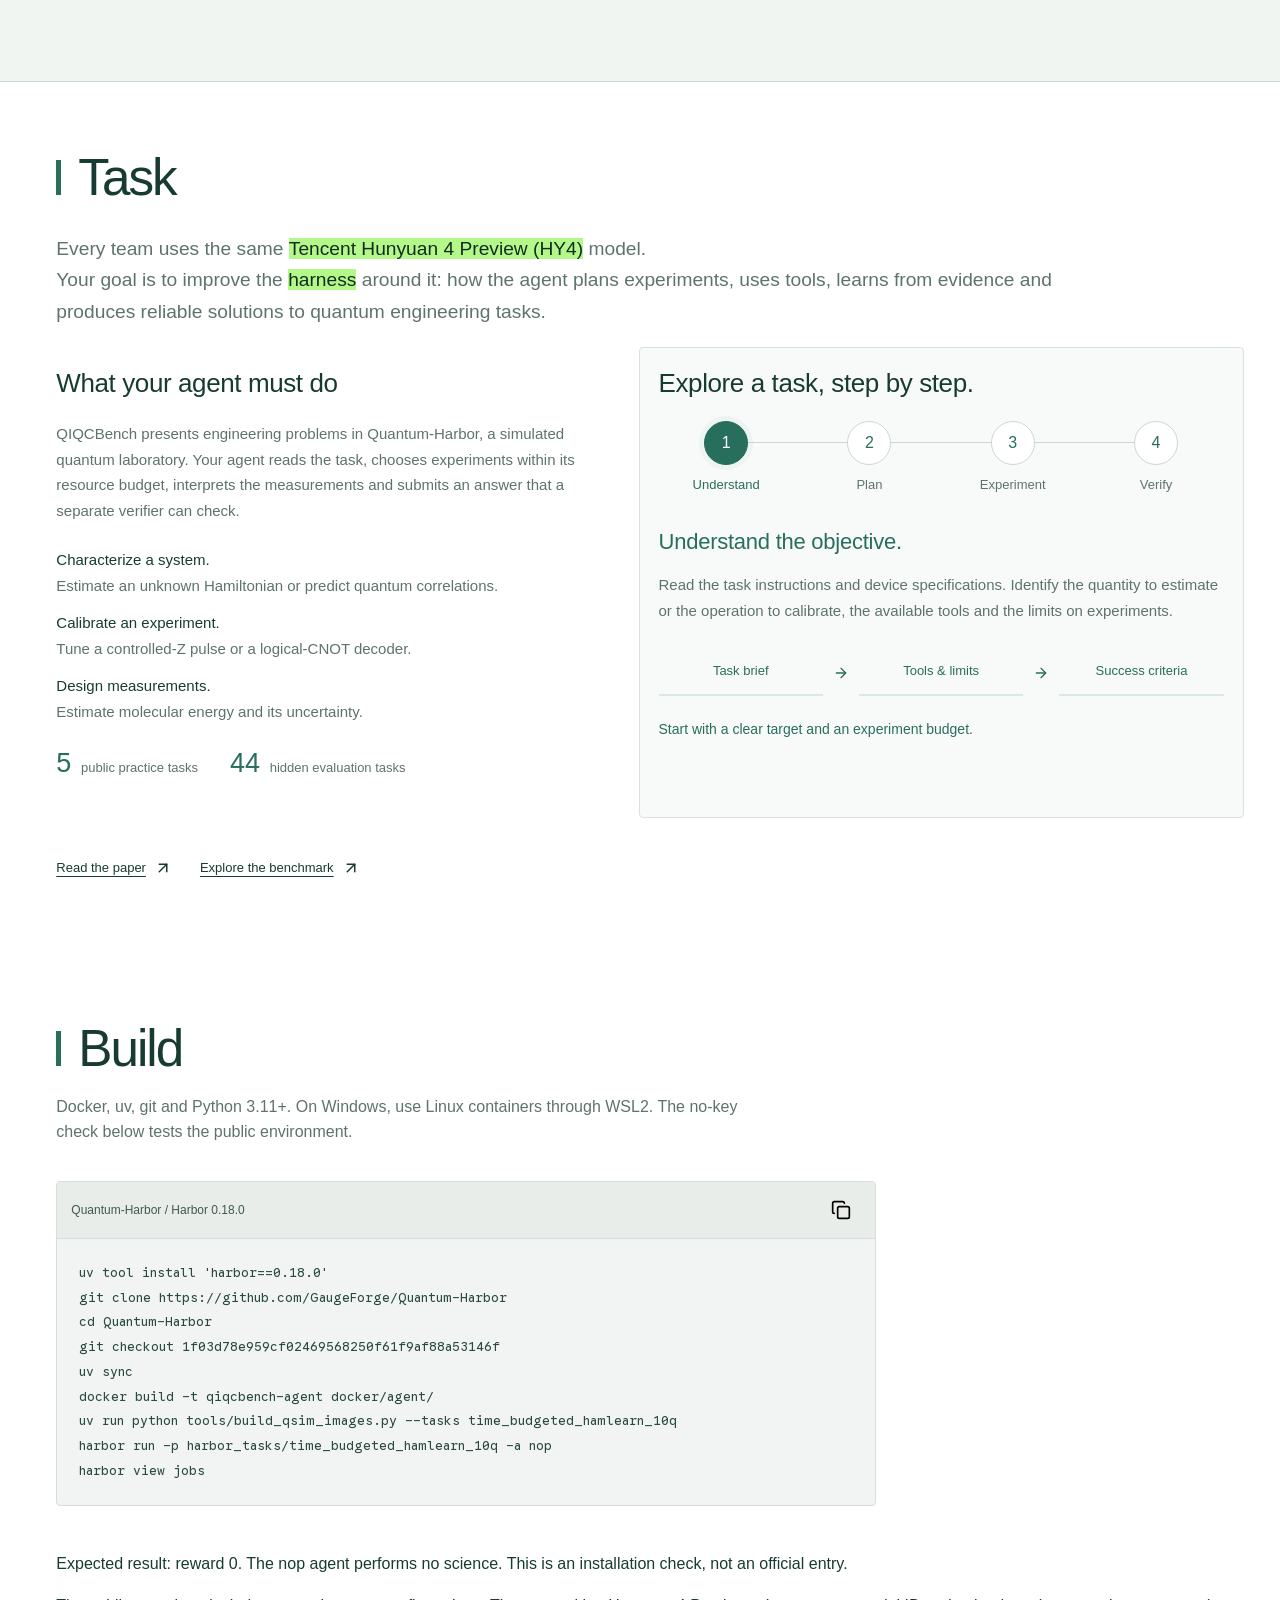
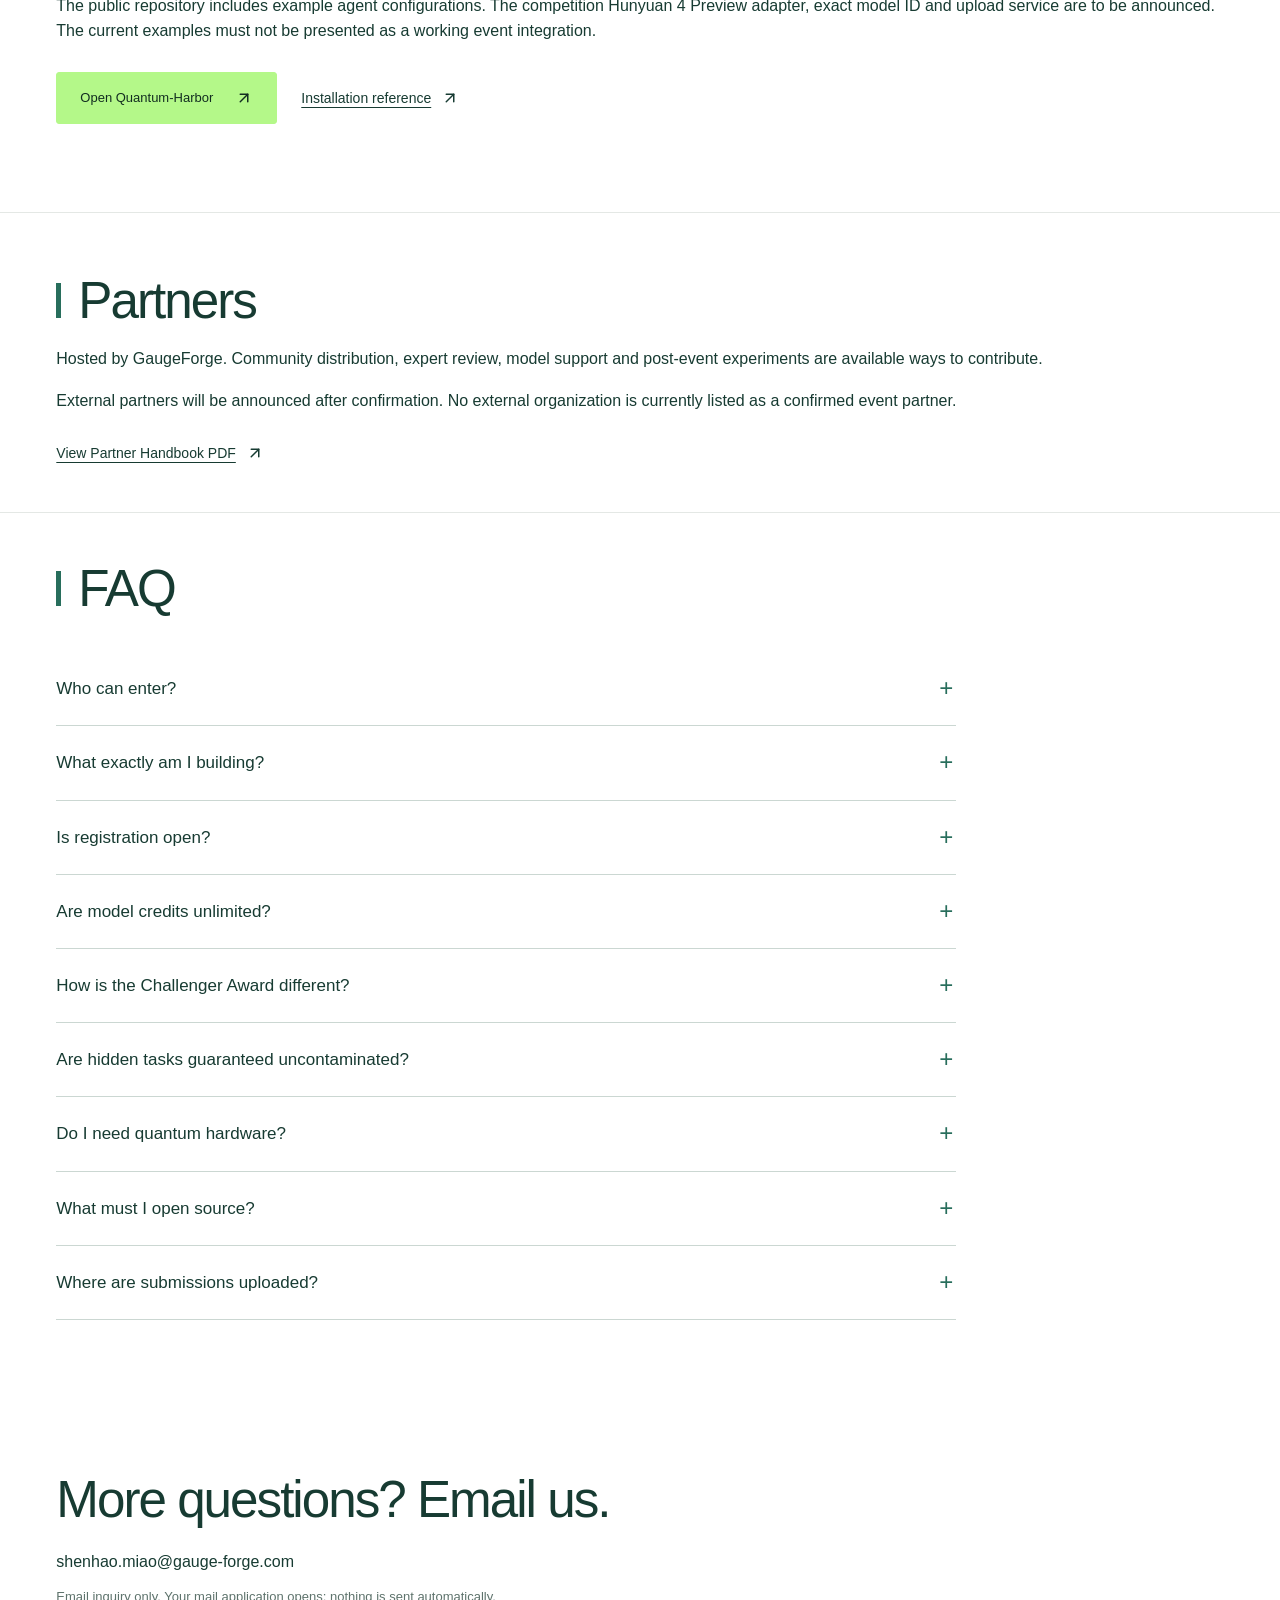
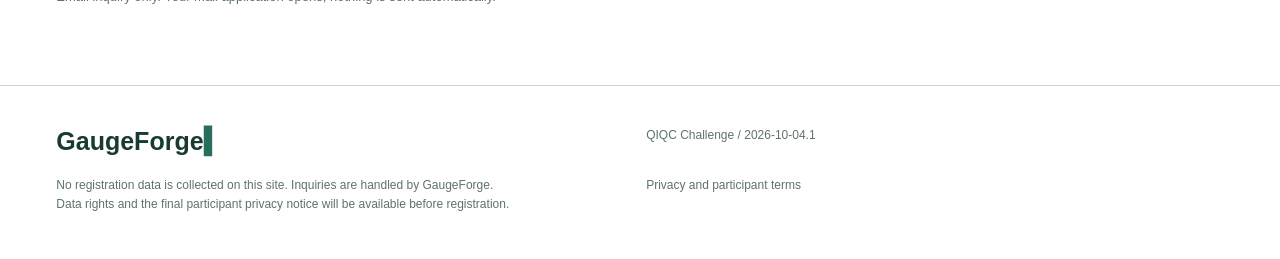
==== commit f574dc77: "change fonts" ====
--- a/src/index.html
+++ b/src/index.html
@@ -1,12 +1,42 @@
 <!doctype html><html lang="en"><head><meta charset="utf-8"><meta name="viewport" content="width=device-width,initial-scale=1"><meta name="description" content="Build an agent harness around Hunyuan 4 Preview for verified quantum engineering. QIQC Challenge by GaugeForge starts 8 November 2026."><meta name="theme-color" content="#f5f7f8"><title>QIQC Challenge | GaugeForge</title><link rel="stylesheet" href="styles.css"></head><body>
-<a class="skip" href="#main">Skip to content</a><header class="site-header"><a class="brand" href="#overview">GaugeForge<span aria-hidden="true">▍</span></a><button id="menu-toggle" aria-expanded="false" aria-controls="navigation" aria-label="Open navigation" title="Open navigation"><img src="assets/menu.svg" alt=""></button><nav id="navigation" aria-label="Main navigation"><a href="#overview">Overview</a><a href="#how-it-works">How It Works</a><a href="#timeline">Timeline</a><a href="#rules">Rules</a><a href="#getting-started">Getting Started</a><a href="#partners">Partners</a><a href="#faq">FAQ</a></nav></header>
-<main id="main"><section class="hero" id="overview"><div class="hero-copy wrap"><p class="eyebrow">QIQC CHALLENGE / GLOBAL · ONLINE</p><h1>Agentic Quantum<br>Coding Challenge</h1><p class="lead"><strong>Can your harness beat GPT-6 Astra?</strong><br>Build a Hunyuan 4 Preview agent for quantum engineering.<br><strong>Challenger Award: USD 15,000.</strong></p><div class="actions"><a class="button primary" href="mailto:shenhao.miao@gauge-forge.com?subject=QIQC%20Challenge%20participation%20inquiry">Contact to participate <img class="icon" src="assets/arrow-up-right.svg" alt=""></a><a class="text-link" href="#getting-started">Start building <img class="icon" src="assets/arrow-right.svg" alt=""></a></div><p class="small">Registration link: To be announced</p></div><figure class="hero-visual"><img src="assets/rabi-calibration.webp" alt="Analytical Rabi calibration map of excitation probability versus pulse duration and detuning"><figcaption>Rabi calibration / analytical illustration, not benchmark results</figcaption></figure></section>
-<section class="event-strip"><div class="wrap strip-grid"><div><span>STARTS</span><strong>8 November 2026</strong></div><div><span>TEAM SIZE</span><strong>1–3 people</strong></div><div><span>FIXED MODEL</span><strong>Hunyuan 4 Preview</strong></div><div><span>OFFICIAL EVALUATIONS</span><strong>3 per team</strong></div></div></section>
-<section class="section wrap" id="how-it-works"><div class="section-heading"><p class="eyebrow">01 / THE CHALLENGE</p><h2>The engineering is in the harness.</h2><p>Choose the next experiment. Interpret the measurement. Recover when a plan fails. Quantum-Harbor makes the result inspectable.</p></div><ol class="steps"><li><span>01</span><h3>Build</h3><p>Design the planning, memory and tool orchestration around Hunyuan 4 Preview.</p></li><li><span>02</span><h3>Experiment</h3><p>Practice on five public tasks in a virtual quantum laboratory with real resource constraints.</p></li><li><span>03</span><h3>Verify</h3><p>Submit your harness across all 49 tasks. The automated ranking selects five finalists.</p></li><li><span>04</span><h3>Explain</h3><p>Show one success and one failure. Experts decide the finalists' award order.</p></li></ol><div class="research-line"><p>Built on <strong>QIQCBench + Quantum-Harbor</strong>. 49 tasks, 5 public and 44 hidden.</p><a href="https://arxiv.org/abs/2609.17439">Read the paper <img class="icon" src="assets/arrow-up-right.svg" alt=""></a><a href="https://gauge-forge.com/qiqc">Explore the benchmark <img class="icon" src="assets/arrow-up-right.svg" alt=""></a></div></section>
-<section class="awards-band"><div class="wrap awards-grid"><div><p class="eyebrow">THE CHALLENGER AWARD</p><h2>USD 15,000</h2><p>Only the strict first Hunyuan 4 Preview team to beat the <strong>GPT-6 Astra hidden leaderboard baseline</strong>.</p><p class="small">If no team exceeds the baseline, the award is not paid. Timestamp and stacking details: To be announced.</p></div><div><h3>Finalist awards</h3><dl class="prize-list"><div><dt>Champion</dt><dd>USD 1,500</dd></div><div><dt>Second</dt><dd>USD 700</dd></div><div><dt>Third</dt><dd>USD 700</dd></div><div><dt>Fourth</dt><dd>USD 500</dd></div><div><dt>Fifth</dt><dd>USD 500</dd></div></dl><p class="small">Finalist order is determined by expert review. Payment terms will be published before registration.</p></div></div></section>
-<section class="section wrap" id="timeline"><div class="section-heading"><p class="eyebrow">02 / TIMELINE</p><h2>Make room to build.</h2><p>The competition begins on 8 November 2026. Submit by 10 November 2026; Demo Day is 12 November 2026. Daily times are to be announced.</p></div><div class="timeline"><div><span>Registration & preparation</span><strong>To be announced</strong></div><div class="confirmed"><span>Competition begins</span><strong>8 November 2026</strong></div><div class="confirmed"><span>Submission deadline</span><strong>10 November 2026</strong></div><div class="confirmed"><span>Demo Day</span><strong>12 November 2026</strong></div></div><p class="small">Published event times will use UTC+8.</p></section>
-<section class="section rules-section" id="rules"><div class="wrap"><div class="section-heading"><p class="eyebrow">03 / RULES</p><h2>A common model. Comparable evidence.</h2></div><div class="rules-grid"><div><h3>Confirmed conditions</h3><ul><li>1–3 people per team; no academic or professional eligibility restriction.</li><li>Hunyuan 4 Preview (HY4) for official model inference.</li><li>At most three complete official evaluations across all 49 tasks.</li><li>Submitted harness code must be AGPL open source.</li><li>Organizer and participating partners have data and execution-trajectory usage rights; detailed terms are not yet published.</li></ul></div><div><h3>Evaluation protocol</h3><p>The public board shows five public tasks. The other 44 tasks are hidden until final evaluation. Every task contributes equally after normalization to [0,1].</p><p>The top five eligible, reproducible entries advance. Experts decide the order among those five; the automated leaderboard stays separately visible.</p><p class="small">Detailed scoring, ties, rights, resource limits and appeal windows are proposed until the rule freeze. Public material is not claimed to be uncontaminated.</p></div></div><a class="button secondary" href="downloads/participant-guide.pdf"><img class="icon" src="assets/download.svg" alt=""> Participant guide PDF</a><a class="text-link" href="downloads/participant-guide.html">Read the full guide <img class="icon" src="assets/arrow-up-right.svg" alt=""></a></div></section>
-<section class="section wrap" id="getting-started"><div class="section-heading"><p class="eyebrow">04 / GETTING STARTED</p><h2>Run the public lab.</h2><p>Docker, uv, git and Python 3.11+. On Windows, use Linux containers through WSL2. The no-key check below tests the public environment.</p></div><div class="terminal"><div class="terminal-bar"><span>Quantum-Harbor / Harbor 0.18.0</span><button id="copy-code" title="Copy installation commands" aria-label="Copy installation commands"><img src="assets/copy.svg" alt=""></button></div><pre><code id="install-code">uv tool install 'harbor==0.18.0'
+<a class="skip" href="#main">Skip to content</a><header class="site-header"><a class="brand" href="#overview">GaugeForge<span aria-hidden="true">▍</span></a><button id="menu-toggle" aria-expanded="false" aria-controls="navigation" aria-label="Open navigation" title="Open navigation"><img src="assets/menu.svg" alt=""></button><nav id="navigation" aria-label="Main navigation"><a href="#task">Task</a><a href="#getting-started">Build</a><a href="#faq">FAQ</a><a href="documents.html">Documents</a></nav></header>
+<main id="main">
+<section class="hero-stage" id="overview" aria-labelledby="hero-title"><div class="hero">
+<div class="hero-field" id="rabi-lab" aria-hidden="true"><img class="field-fallback" src="assets/rabi-calibration.webp" alt=""><canvas id="rabi-canvas"></canvas></div>
+<svg class="rabi-axes" viewBox="0 0 864 331.2" preserveAspectRatio="none" aria-hidden="true"><g fill="none" stroke="currentColor" stroke-width=".7"><path d="M32 0V286.2H864"/><path d="M32.0 286.2v4"/><path d="M150.85714285714286 286.2v4"/><path d="M269.7142857142857 286.2v4"/><path d="M388.57142857142856 286.2v4"/><path d="M507.42857142857144 286.2v4"/><path d="M626.2857142857143 286.2v4"/><path d="M745.1428571428571 286.2v4"/><path d="M864.0 286.2v4"/><path d="M28 262.35h4"/><path d="M28 202.725h4"/><path d="M28 143.1h4"/><path d="M28 83.47500000000001h4"/><path d="M28 23.849999999999994h4"/></g><g fill="currentColor" font-size="10" text-anchor="middle"><text x="32.0" y="302">0.0</text><text x="150.85714285714286" y="302">0.5</text><text x="269.7142857142857" y="302">1.0</text><text x="388.57142857142856" y="302">1.5</text><text x="507.42857142857144" y="302">2.0</text><text x="626.2857142857143" y="302">2.5</text><text x="745.1428571428571" y="302">3.0</text><text x="864.0" y="302">3.5</text><text x="21" y="265.35">-2</text><text x="21" y="205.725">-1</text><text x="21" y="146.1">0</text><text x="21" y="86.47500000000001">1</text><text x="21" y="26.849999999999994">2</text><text x="448" y="323">Pulse duration / Rabi period</text><text transform="translate(10 143) rotate(-90)">Detuning / drive strength</text></g></svg>
+<div class="field-caption protected" id="rabi-caption"><p>RABI OSCILLATIONS</p><span>Pulse duration × detuning · ideal two-level model</span><div><span>Illustration, not experimental data</span><button id="rabi-play" type="button" aria-label="Pause background animation">Ⅱ &nbsp; Pause motion</button></div></div>
+<div class="hero-inner wrap">
+<div class="hero-copy">
+<h1 id="hero-title" class="protected"><span class="title-line"><span class="motion-surface">Agentic Quantum</span></span> <span class="title-line"><span class="motion-surface"><em>Coding Challenge</em></span></span></h1>
+<p class="event-intro protected"><span class="intro-line">An online challenge to build AI agents for quantum engineering.</span><span class="intro-line">Design your harness around Hunyuan 4 Preview and put it to the test.</span></p>
+<p class="hero-slogan protected"><mark>Can your harness beat GPT-6 Astra?</mark></p>
+</div>
+<section class="entry-basics" aria-label="Participation essentials">
+<div class="entry-details"><div class="entry-who"><span class="basic-label">WHO CAN JOIN</span><h3>Everyone. Solo or a team.</h3><p>1–3 people per team. No academic or professional qualification required.</p></div><div class="entry-how"><span class="basic-label">HOW TO JOIN</span><h3>Form a team. Build your harness.</h3><p>Register, practice in the public lab, then submit your harness for evaluation.</p></div><div class="entry-register"><button class="button primary register-now" id="register-now" type="button" aria-haspopup="dialog">Register now <svg class="icon" aria-hidden="true" focusable="false" xmlns="http://www.w3.org/2000/svg" width="24" height="24" viewBox="0 0 24 24" fill="none" stroke="currentColor" stroke-width="2" stroke-linecap="round" stroke-linejoin="round" ><path d="M7 7h10v10" /><path d="M7 17 17 7" /></svg></button><span>Registration form coming soon.</span><a class="button register-now rules-pdf" href="downloads/participant-guide.pdf" target="_blank" rel="noopener" aria-label="View Participant Guide (opens in a new tab)">View Participant Guide</a></div></div>
+<div class="prize-overview"><article><span class="rule-label">PLACEMENT PRIZE POOL</span><h3 aria-label="USD 3,900"><span aria-hidden="true">USD <span class="prize-number" data-amount="3900" style="--number-width:5ch">3,900</span></span></h3><p>Total across the five placement awards.</p></article><article class="challenger-prize"><span class="rule-label">THE CHALLENGER AWARD</span><h3 aria-label="USD 15,000"><span aria-hidden="true">USD <span class="prize-number" data-amount="15000" style="--number-width:6ch">15,000</span></span></h3><p>Only the <strong>strict first team</strong> to exceed GPT-6 Astra on the hidden leaderboard.<br>If nobody exceeds it, the award is not paid.</p></article></div>
+<div id="timeline" class="entry-timeline"><span class="basic-label">TIMELINE <small>2026 · UTC+8</small><small id="timeline-status" class="timeline-status">Date progress</small></span><div class="timeline-body"><div class="timeline-rail"><div class="timeline-progress" role="progressbar" aria-label="Progress from competition start to Demo Day" aria-valuemin="0" aria-valuemax="100" aria-valuenow="0" aria-describedby="timeline-status" data-start="2026-11-08" data-deadline="2026-11-10" data-end="2026-11-12"><span class="timeline-progress-fill"></span></div><span class="timeline-current" data-edge="start"><button class="timeline-status-dot" type="button" aria-label="Current timeline status" aria-describedby="timeline-tooltip"></button><span id="timeline-tooltip" class="timeline-tooltip" role="tooltip">The competition has not started yet.</span></span></div><ol><li><span class="timeline-event">Competition begins</span><time datetime="2026-11-08">NOV 08</time></li><li><span class="timeline-event">Submission deadline</span><time datetime="2026-11-10">NOV 10</time></li><li><span class="timeline-event">Demo Day</span><time datetime="2026-11-12">NOV 12</time></li></ol></div></div>
+</section>
+</div>
+</div></section>
+<section class="section task-section" id="task" aria-labelledby="task-title"><div class="wrap">
+<div class="section-heading heading-split"><h2 id="task-title" class="section-title">Task</h2></div>
+<p class="task-goal">Every team uses the same <strong>Tencent Hunyuan 4 Preview (HY4)</strong> model.<br>Your goal is to improve the <strong>harness</strong> around it: how the agent plans experiments, uses tools, learns from evidence and produces reliable solutions to quantum engineering tasks.</p>
+<div class="task-layout">
+<div class="task-copy"><h3>What your agent must do</h3><p>QIQCBench presents engineering problems in Quantum-Harbor, a simulated quantum laboratory. Your agent reads the task, chooses experiments within its resource budget, interprets the measurements and submits an answer that a separate verifier can check.</p>
+<ul class="task-examples"><li><strong>Characterize a system.</strong><br>Estimate an unknown Hamiltonian or predict quantum correlations.</li><li><strong>Calibrate an experiment.</strong><br>Tune a controlled-Z pulse or a logical-CNOT decoder.</li><li><strong>Design measurements.</strong><br>Estimate molecular energy and its uncertainty.</li></ul>
+<div class="task-split"><span><strong>5</strong> public practice tasks</span><span><strong>44</strong> hidden evaluation tasks</span></div>
+</div>
+<div class="task-interactive"><h3 class="task-step-hint">Explore a task, step by step.</h3>
+<div class="task-steps" role="tablist" aria-label="Task stages"><button id="task-step-0" type="button" role="tab" data-task-step="0" aria-controls="task-panel" aria-selected="true" tabindex="0"><span class="task-step-number">1</span><span>Understand</span></button><button id="task-step-1" type="button" role="tab" data-task-step="1" aria-controls="task-panel" aria-selected="false" tabindex="-1"><span class="task-step-number">2</span><span>Plan</span></button><button id="task-step-2" type="button" role="tab" data-task-step="2" aria-controls="task-panel" aria-selected="false" tabindex="-1"><span class="task-step-number">3</span><span>Experiment</span></button><button id="task-step-3" type="button" role="tab" data-task-step="3" aria-controls="task-panel" aria-selected="false" tabindex="-1"><span class="task-step-number">4</span><span>Verify</span></button></div>
+<div id="task-panel" class="task-panel" role="tabpanel" aria-labelledby="task-step-0" tabindex="0" aria-live="polite" aria-atomic="true">
+<h4 id="task-stage-title">Understand the objective.</h4><p id="task-stage-copy">Read the task instructions and device specifications. Identify the quantity to estimate or the operation to calibrate, the available tools and the limits on experiments.</p>
+<div class="task-schematic" aria-hidden="true"><span id="task-node-a">Task brief</span><svg class="icon" aria-hidden="true" focusable="false" xmlns="http://www.w3.org/2000/svg" width="24" height="24" viewBox="0 0 24 24" fill="none" stroke="currentColor" stroke-width="2" stroke-linecap="round" stroke-linejoin="round" ><path d="M5 12h14" /><path d="m12 5 7 7-7 7" /></svg><span id="task-node-b">Tools &amp; limits</span><svg class="icon" aria-hidden="true" focusable="false" xmlns="http://www.w3.org/2000/svg" width="24" height="24" viewBox="0 0 24 24" fill="none" stroke="currentColor" stroke-width="2" stroke-linecap="round" stroke-linejoin="round" ><path d="M5 12h14" /><path d="m12 5 7 7-7 7" /></svg><span id="task-node-c">Success criteria</span></div>
+<p id="task-stage-outcome" class="task-outcome">Start with a clear target and an experiment budget.</p>
+</div>
+</div></div>
+<div class="research-line"><a href="https://arxiv.org/abs/2609.17439">Read the paper <svg class="icon" aria-hidden="true" focusable="false" xmlns="http://www.w3.org/2000/svg" width="24" height="24" viewBox="0 0 24 24" fill="none" stroke="currentColor" stroke-width="2" stroke-linecap="round" stroke-linejoin="round" ><path d="M7 7h10v10" /><path d="M7 17 17 7" /></svg></a><a href="https://gauge-forge.com/qiqc">Explore the benchmark <svg class="icon" aria-hidden="true" focusable="false" xmlns="http://www.w3.org/2000/svg" width="24" height="24" viewBox="0 0 24 24" fill="none" stroke="currentColor" stroke-width="2" stroke-linecap="round" stroke-linejoin="round" ><path d="M7 7h10v10" /><path d="M7 17 17 7" /></svg></a></div>
+</div></section>
+<section class="section wrap" id="getting-started"><div class="section-heading"><h2 class="section-title">Build</h2><p>Docker, uv, git and Python 3.11+. On Windows, use Linux containers through WSL2. The no-key check below tests the public environment.</p></div><div class="terminal"><div class="terminal-bar"><span>Quantum-Harbor / Harbor 0.18.0</span><button id="copy-code" title="Copy installation commands" aria-label="Copy installation commands"><img src="assets/copy.svg" alt=""></button></div><pre><code id="install-code">uv tool install 'harbor==0.18.0'
 git clone https://github.com/GaugeForge/Quantum-Harbor
 cd Quantum-Harbor
 git checkout 1f03d78e959cf02469568250f61f9af88a53146f
@@ -14,8 +44,9 @@
 docker build -t qiqcbench-agent docker/agent/
 uv run python tools/build_qsim_images.py --tasks time_budgeted_hamlearn_10q
 harbor run -p harbor_tasks/time_budgeted_hamlearn_10q -a nop
-harbor view jobs</code></pre></div><p id="copy-status" role="status" class="small"></p><p class="note"><strong>Expected result: reward 0.</strong> The <code>nop</code> agent performs no science. This is an installation check, not an official entry.</p><p>The public repository includes example agent configurations. The competition Hunyuan 4 Preview adapter, exact model ID and upload service are to be announced. The current examples must not be presented as a working event integration.</p><div class="actions"><a class="button secondary" href="https://github.com/GaugeForge/Quantum-Harbor">Open Quantum-Harbor <img class="icon" src="assets/arrow-up-right.svg" alt=""></a><a class="text-link" href="https://github.com/GaugeForge/Quantum-Harbor/blob/1f03d78e959cf02469568250f61f9af88a53146f/docs/getting-started/installation.md">Installation reference <img class="icon" src="assets/arrow-up-right.svg" alt=""></a></div></section>
-<section class="section partners-section" id="partners"><div class="wrap"><p class="eyebrow">05 / PARTNERS</p><h2>Bring your community or expertise.</h2><div class="partner-content"><p>Hosted by <strong>GaugeForge</strong>. Community distribution, expert review, model support and post-event experiments are available ways to contribute.</p><p>External partners will be announced after confirmation. No external organization is currently listed as a confirmed event partner.</p></div><div class="actions"><a class="button primary" href="mailto:shenhao.miao@gauge-forge.com?subject=QIQC%20Challenge%20partnership%20inquiry">Discuss a partnership <img class="icon" src="assets/arrow-up-right.svg" alt=""></a><a class="text-link" href="downloads/partner-handbook.pdf">Partner handbook PDF <img class="icon" src="assets/download.svg" alt=""></a></div></div></section>
-<section class="section wrap" id="faq"><div class="section-heading"><p class="eyebrow">06 / FAQ</p><h2>Before you enter.</h2></div><div class="faq"><details><summary>Who can enter?</summary><p>Individuals and teams of up to three people. There is no academic or professional qualification requirement. Applicable law and valid consent still apply.</p></details><details><summary>What exactly am I building?</summary><p>An agent harness: the code that plans work, invokes tools, manages experiment state and verifies results around a fixed Hunyuan 4 Preview (HY4) model. You may modify an existing harness or build your own.</p></details><details><summary>Is registration open?</summary><p>The registration form is to be announced. Use the participation email link to ask the organizer for information. An email inquiry does not register a team.</p></details><details><summary>Are model credits unlimited?</summary><p>The event model is Tencent Hunyuan 4 Preview (HY4). Exact API quota and development allowance are to be announced. Each team has at most three official full benchmark evaluations.</p></details><details><summary>How is the Challenger Award different?</summary><p>USD 15,000 goes only to the strict first qualifying Hunyuan 4 Preview (HY4) team to exceed the GPT-6 Astra baseline on the hidden leaderboard. If no team exceeds it, the award is not paid. Timestamp, baseline and stacking details will be frozen before registration.</p></details><details><summary>Are hidden tasks guaranteed uncontaminated?</summary><p>No. Public paper tasks and repository material are already accessible. Hidden means withheld during evaluation, not proven absent from training data. Evaluation uses recorded evidence and controlled conditions.</p></details><details><summary>Do I need quantum hardware?</summary><p>No. Quantum-Harbor provides a simulated laboratory. Real-hardware access is not part of the announced competition.</p></details><details><summary>What must I open source?</summary><p>Submitted harness code is required to be AGPL open source. The exact version and release timing will be frozen before registration. Data and trajectory use has separate terms, including named organizer and partner recipients.</p></details><details><summary>Where are submissions uploaded?</summary><p>The event submission interface is not yet released. The public repository supports local task runs. The participant guide labels the proposed competition package separately.</p></details></div></section>
-<section class="participate-band"><div class="wrap"><p class="eyebrow">BUILD SOMETHING VERIFIABLE</p><h2>Join the QIQC Challenge.</h2><p>Starts 8 November 2026. Final submission: 10 November 2026. Demo Day: 12 November 2026. Registration link: To be announced.</p><a class="button primary" href="mailto:shenhao.miao@gauge-forge.com?subject=QIQC%20Challenge%20participation%20inquiry">Contact to participate <img class="icon" src="assets/arrow-up-right.svg" alt=""></a><a class="contact" href="mailto:shenhao.miao@gauge-forge.com">shenhao.miao@gauge-forge.com</a><p class="small">Email inquiry only. Your mail application opens; nothing is sent automatically.</p></div></section></main>
-<footer class="site-footer wrap"><a class="brand" href="#overview">GaugeForge<span aria-hidden="true">▍</span></a><p>QIQC Challenge / 2026-10-04.1</p><p>No registration data is collected on this site. Inquiries are handled by GaugeForge.<br>Data rights and the final participant privacy notice will be available before registration.</p><a href="downloads/participant-guide.html">Privacy and participant terms</a></footer><script src="app.js" defer></script></body></html>+harbor view jobs</code></pre></div><p id="copy-status" role="status" class="small"></p><p class="note"><strong>Expected result: reward 0.</strong> The <code>nop</code> agent performs no science. This is an installation check, not an official entry.</p><p>The public repository includes example agent configurations. The competition Hunyuan 4 Preview adapter, exact model ID and upload service are to be announced. The current examples must not be presented as a working event integration.</p><div class="actions"><a class="button primary" href="https://github.com/GaugeForge/Quantum-Harbor">Open Quantum-Harbor <svg class="icon" aria-hidden="true" focusable="false" xmlns="http://www.w3.org/2000/svg" width="24" height="24" viewBox="0 0 24 24" fill="none" stroke="currentColor" stroke-width="2" stroke-linecap="round" stroke-linejoin="round" ><path d="M7 7h10v10" /><path d="M7 17 17 7" /></svg></a><a class="text-link" href="https://github.com/GaugeForge/Quantum-Harbor/blob/1f03d78e959cf02469568250f61f9af88a53146f/docs/getting-started/installation.md">Installation reference <svg class="icon" aria-hidden="true" focusable="false" xmlns="http://www.w3.org/2000/svg" width="24" height="24" viewBox="0 0 24 24" fill="none" stroke="currentColor" stroke-width="2" stroke-linecap="round" stroke-linejoin="round" ><path d="M7 7h10v10" /><path d="M7 17 17 7" /></svg></a></div></section>
+<section class="section partners-section" id="partners"><div class="wrap"><h2 class="section-title">Partners</h2><div class="partner-content"><p>Hosted by <strong>GaugeForge</strong>. Community distribution, expert review, model support and post-event experiments are available ways to contribute.</p><p>External partners will be announced after confirmation. No external organization is currently listed as a confirmed event partner.</p></div><div class="actions"><a class="text-link" href="downloads/partner-handbook.pdf" target="_blank" rel="noopener" aria-label="View Partner Handbook PDF (opens in a new tab)">View Partner Handbook PDF <svg class="icon" aria-hidden="true" focusable="false" xmlns="http://www.w3.org/2000/svg" width="24" height="24" viewBox="0 0 24 24" fill="none" stroke="currentColor" stroke-width="2" stroke-linecap="round" stroke-linejoin="round" ><path d="M7 7h10v10" /><path d="M7 17 17 7" /></svg></a></div></div></section>
+<section class="section wrap" id="faq"><div class="section-heading"><h2 class="section-title">FAQ</h2></div><div class="faq"><details><summary>Who can enter?</summary><p>Individuals and teams of up to three people. There is no academic or professional qualification requirement. Applicable law and valid consent still apply.</p></details><details><summary>What exactly am I building?</summary><p>An agent harness: the code that plans work, invokes tools, manages experiment state and verifies results around a fixed Hunyuan 4 Preview (HY4) model. You may modify an existing harness or build your own.</p></details><details><summary>Is registration open?</summary><p>The registration form is to be announced. Use the participation email link to ask the organizer for information. An email inquiry does not register a team.</p></details><details><summary>Are model credits unlimited?</summary><p>The event model is Tencent Hunyuan 4 Preview (HY4). Exact API quota and development allowance are to be announced. Each team has at most three official full benchmark evaluations.</p></details><details><summary>How is the Challenger Award different?</summary><p>USD 15,000 goes only to the strict first qualifying Hunyuan 4 Preview (HY4) team to exceed the GPT-6 Astra baseline on the hidden leaderboard. If no team exceeds it, the award is not paid. Timestamp, baseline and stacking details will be frozen before registration.</p></details><details><summary>Are hidden tasks guaranteed uncontaminated?</summary><p>No. Public paper tasks and repository material are already accessible. Hidden means withheld during evaluation, not proven absent from training data. Evaluation uses recorded evidence and controlled conditions.</p></details><details><summary>Do I need quantum hardware?</summary><p>No. Quantum-Harbor provides a simulated laboratory. Real-hardware access is not part of the announced competition.</p></details><details><summary>What must I open source?</summary><p>Submitted harness code is required to be AGPL open source. The exact version and release timing will be frozen before registration. Data and trajectory use has separate terms, including named organizer and partner recipients.</p></details><details><summary>Where are submissions uploaded?</summary><p>The event submission interface is not yet released. The public repository supports local task runs. The participant guide labels the proposed competition package separately.</p></details></div></section>
+<section class="participate-band" aria-labelledby="contact-title"><div class="wrap"><h2 id="contact-title">More questions? Email us.</h2><a class="contact" href="mailto:shenhao.miao@gauge-forge.com">shenhao.miao@gauge-forge.com</a><p class="small">Email inquiry only. Your mail application opens; nothing is sent automatically.</p></div></section></main>
+<dialog id="registration-dialog" aria-labelledby="registration-title" aria-describedby="registration-description"><button type="button" class="dialog-close" aria-label="Close registration information">×</button><p class="eyebrow">QIQC CHALLENGE / REGISTRATION</p><h2 id="registration-title">Join the challenge.</h2><p id="registration-description">The official registration form is coming soon. Contact GaugeForge for participation information in the meantime.</p><a class="button primary" href="mailto:shenhao.miao@gauge-forge.com?subject=QIQC%20Challenge%20registration%20inquiry">Contact the organizer <svg class="icon" aria-hidden="true" focusable="false" xmlns="http://www.w3.org/2000/svg" width="24" height="24" viewBox="0 0 24 24" fill="none" stroke="currentColor" stroke-width="2" stroke-linecap="round" stroke-linejoin="round" ><path d="M7 7h10v10" /><path d="M7 17 17 7" /></svg></a><p class="dialog-note">An email inquiry does not register a team. Nothing is submitted automatically.</p></dialog>
+<div class="footer-shell"><footer class="site-footer wrap"><a class="brand" href="#overview">GaugeForge<span aria-hidden="true">▍</span></a><p>QIQC Challenge / 2026-10-04.1</p><p>No registration data is collected on this site. Inquiries are handled by GaugeForge.<br>Data rights and the final participant privacy notice will be available before registration.</p><a href="downloads/participant-guide.html">Privacy and participant terms</a></footer></div><script src="shared.js" defer></script><script src="app.js" defer></script></body></html>
--- a/src/styles.css
+++ b/src/styles.css
@@ -1,3 +1,597 @@
-:root{--paper:#f5f7f8;--ink:#162725;--muted:#4b605a;--line:#bccbc6;--green:#12685e;--peach:#f7b17c;--white:#fff}*{box-sizing:border-box}html{scroll-behavior:smooth;scroll-padding-top:100px}body{margin:0;background:var(--paper);color:var(--ink);font:16px/1.6 Arial,Helvetica,sans-serif;letter-spacing:0}a{color:inherit;text-underline-offset:4px}button,a{touch-action:manipulation}button{font:inherit;cursor:pointer}a:focus-visible,button:focus-visible,summary:focus-visible{outline:3px solid #b75414;outline-offset:5px}h1,h2,h3,p{margin-top:0}h1{font-size:62px;line-height:1.06;margin-bottom:22px;letter-spacing:0}h2{font-size:34px;line-height:1.18;margin-bottom:18px}h3{font-size:21px;line-height:1.3;margin-bottom:10px}.wrap{max-width:1200px;margin:auto;padding-left:36px;padding-right:36px}.small{font-size:13px;color:var(--muted)}.eyebrow{font-family:Consolas,monospace;font-size:12px;font-weight:bold;margin-bottom:18px}.site-header{min-height:82px;display:flex;align-items:center;justify-content:space-between;gap:24px;padding:16px 36px;border-bottom:1px solid var(--line);background:var(--paper);position:sticky;top:0;z-index:10}.brand{font:700 27px/1.2 Consolas,monospace;text-decoration:none;white-space:nowrap}.brand span{color:#b25418}.site-header nav{display:flex;gap:20px;align-items:center;font-size:13px;font-weight:600}.site-header nav a{text-decoration:none;white-space:nowrap}.site-header nav a:hover{color:var(--green)}#menu-toggle{display:none;width:46px;height:46px;background:transparent;border:1px solid var(--line);border-radius:4px}#menu-toggle img{width:23px;height:23px}.skip{position:absolute;left:12px;top:-60px;padding:10px;background:var(--white);z-index:100}.skip:focus{top:10px}.hero{position:relative;min-height:780px;overflow:hidden;background:#f5f7f8}.hero-copy{position:relative;z-index:1;padding-top:44px}.hero .lead{font-size:20px;line-height:1.5;max-width:690px;margin-bottom:24px}.actions{display:flex;gap:24px;align-items:center;flex-wrap:wrap}.button{min-height:48px;display:inline-flex;gap:12px;align-items:center;justify-content:center;padding:12px 20px;text-decoration:none;font-weight:bold;font-size:14px;border-radius:4px;border:1px solid var(--ink);max-width:100%}.button.primary{background:var(--peach);color:var(--ink)}.button.primary:hover{background:#ffc69b}.button.secondary{background:white}.text-link{display:inline-flex;gap:10px;align-items:center;font-size:14px;font-weight:bold}.icon{width:18px;height:18px;flex-shrink:0}.hero .small{margin-top:12px}.hero-visual{position:absolute;bottom:0;left:0;right:0;margin:0;height:350px}.hero-visual>img{width:100%;height:315px;object-fit:fill}.hero-visual figcaption{text-align:right;padding:0 36px;font:11px Consolas,monospace;color:var(--muted)}.event-strip{border-top:1px solid var(--line);border-bottom:1px solid var(--line);background:white}.strip-grid{display:grid;grid-template-columns:1.5fr 1fr 1fr 1fr;padding-top:22px;padding-bottom:22px;gap:28px}.strip-grid span{display:block;font:11px Consolas,monospace;color:var(--muted);margin-bottom:7px}.strip-grid strong{font-size:20px}.section{padding-top:80px;padding-bottom:80px}.section-heading{max-width:790px;margin-bottom:36px}.section-heading p:last-child{max-width:690px;color:var(--muted)}.steps{list-style:none;padding:0;display:grid;grid-template-columns:repeat(4,1fr);gap:32px;margin:0 0 48px}.steps li{border-top:2px solid var(--line);padding-top:20px}.steps li>span{font:14px Consolas,monospace;color:var(--green);display:block;margin-bottom:18px}.steps p{font-size:15px;color:var(--muted)}.research-line{border-top:1px solid var(--line);padding-top:24px;display:flex;gap:28px;align-items:center}.research-line p{flex:1;margin:0;font-size:14px}.research-line a{font-size:13px;font-weight:bold;display:inline-flex;gap:8px;align-items:center;white-space:nowrap}.awards-band{background:#163d37;color:white;padding:62px 0}.awards-band .small{color:#c7d8d3}.awards-grid{display:grid;grid-template-columns:1.3fr 1fr;gap:100px}.awards-grid h2{font-size:48px;color:#ffbd8b}.awards-grid p{max-width:530px}.prize-list{margin:0}.prize-list>div{display:flex;justify-content:space-between;border-bottom:1px solid #52726b;padding:5px 0}.prize-list dd{margin:0;font-weight:bold}.prize-list+.small{margin-top:18px}.timeline{display:grid;grid-template-columns:repeat(4,1fr);border-top:1px solid var(--line);gap:24px}.timeline>div{padding:24px 0;border-bottom:1px solid var(--line)}.timeline span{display:block;font-size:13px;color:var(--muted);margin-bottom:13px}.timeline strong{font-size:20px}.timeline .confirmed{border-top:3px solid var(--green);margin-top:-2px}.timeline+.small{margin-top:20px}.rules-section{background:#eaf0ed;border-top:1px solid var(--line);border-bottom:1px solid var(--line)}.rules-grid{display:grid;grid-template-columns:1fr 1fr;gap:70px;margin-bottom:24px}.rules-grid ul{padding-left:20px}.rules-grid li{padding-left:3px;margin-bottom:9px}.rules-grid p{font-size:15px}.rules-section .text-link{margin-left:24px}.terminal{border:1px solid #9cb0a9;border-radius:4px;overflow:hidden;background:white}.terminal-bar{display:flex;align-items:center;justify-content:space-between;padding:8px 14px;background:#e7eeeb;border-bottom:1px solid var(--line);font:12px Consolas,monospace}.terminal-bar button{display:flex;align-items:center;justify-content:center;width:40px;height:40px;border:0;background:transparent;border-radius:3px}.terminal-bar button:hover{background:#d0dfd9}.terminal-bar img{width:20px;height:20px}.terminal pre{margin:0;padding:22px;white-space:pre-wrap;overflow-wrap:anywhere;font:13px/1.9 Consolas,monospace;tab-size:2}.note{margin-top:18px}.partners-section{border-top:1px solid var(--line);border-bottom:1px solid var(--line);background:white}.partner-content{max-width:790px}.faq{max-width:900px}.faq details{border-bottom:1px solid var(--line);padding:16px 0}.faq summary{font-size:17px;font-weight:bold;cursor:pointer;padding:7px 30px 7px 0}.faq p{margin:10px 0 4px;max-width:780px;color:var(--muted)}.participate-band{background:#dcebe5;padding:64px 0}.participate-band .contact{display:block;margin-top:22px;overflow-wrap:anywhere}.participate-band .small{margin-top:12px}.site-footer{padding-top:40px;padding-bottom:45px;display:grid;grid-template-columns:1fr 1fr;gap:20px;font-size:12px;color:var(--muted)}.site-footer p{margin:0}.site-footer .brand{color:var(--ink)}#copy-status{min-height:20px;margin:7px 0 0} @media(min-width:1700px){.hero{min-height:810px}.hero-visual{height:370px}.hero-visual>img{height:335px}} @media(max-width:1100px){.site-header nav{gap:12px;font-size:12px}.brand{font-size:24px}.site-header{padding:16px 24px}.awards-grid{gap:48px}} @media(max-width:900px){.site-header{flex-wrap:wrap;min-height:76px}#menu-toggle{display:flex;align-items:center;justify-content:center;margin-left:auto}.site-header nav{display:none;width:100%;flex-wrap:wrap;padding:12px 0;font-size:14px;gap:0}.site-header nav.open{display:flex}.site-header nav a{padding:12px 20px 12px 0;width:50%}.wrap{padding-left:24px;padding-right:24px}h1{font-size:50px}.hero{min-height:730px}.hero-visual{height:260px}.hero-visual>img{height:230px}.steps{grid-template-columns:1fr 1fr}.strip-grid{grid-template-columns:1fr 1fr;gap:20px}.timeline{grid-template-columns:1fr 1fr}.research-line{flex-wrap:wrap}.research-line p{flex-basis:100%}.rules-grid{gap:30px}.awards-grid{gap:40px}.hero-visual figcaption{font-size:10px;padding:0 24px}} @media(max-width:600px){html{scroll-padding-top:88px}.site-header{padding:12px 20px}.wrap{padding-left:20px;padding-right:20px}h1{font-size:38px;line-height:1.1}h2{font-size:29px}h3{font-size:20px}.hero{min-height:705px}.hero-copy{padding-top:30px}.hero .lead{font-size:17px}.hero-visual{height:235px}.hero-visual>img{height:200px;object-fit:cover;object-position:center}.hero-visual figcaption{text-align:left;font-size:9px;padding:0 20px}.hero .actions{gap:16px}.hero .text-link{font-size:13px}.button{padding:11px 14px;font-size:13px}.strip-grid strong{font-size:17px}.section{padding-top:54px;padding-bottom:54px}.steps{gap:20px}.steps p{font-size:14px}.awards-grid,.rules-grid{grid-template-columns:1fr;gap:30px}.awards-band{padding:48px 0}.awards-grid h2{font-size:43px}.rules-section .text-link{margin:20px 0 0;display:flex}.timeline{gap:12px}.timeline strong{font-size:17px}.timeline span{font-size:12px}.terminal pre{padding:16px;font-size:11px}.terminal-bar{font-size:10px}.site-footer{grid-template-columns:1fr}.participate-band{padding:48px 0}.faq summary{font-size:16px}.research-line{gap:18px}.eyebrow{font-size:11px}} @media(prefers-reduced-motion:reduce){html{scroll-behavior:auto}}
-:root .hero-visual>img{object-fit:contain}
-:root .hero{min-height:0}:root .hero-copy{padding-bottom:18px}:root .hero-visual{position:relative;height:auto;margin:0}:root .hero-visual>img{height:auto;max-height:300px;object-fit:contain}:root .hero-visual figcaption{padding-bottom:16px}@media(max-width:360px){h1{font-size:32px}.hero .lead{font-size:16px}}@media(max-height:800px) and (min-width:901px){.hero-copy{padding-top:24px}h1{font-size:54px}:root .hero-visual>img{max-height:180px}}
+:root{--font-site:'Helvetica Neue',Helvetica,sans-serif;--paper:#f5f7f8;--ink:#162725;--muted:#4b605a;--line:#bccbc6;--green:#286e5c;--accent-soft:#b4f889;--white:#fff}*{box-sizing:border-box}html{scroll-behavior:smooth;scroll-padding-top:100px}body{margin:0;background:var(--paper);color:var(--ink);font:16px/1.6 var(--font-site);letter-spacing:0}a{color:inherit;text-underline-offset:4px}button,a{touch-action:manipulation}button{font:inherit;cursor:pointer}a:focus-visible,button:focus-visible,summary:focus-visible{outline:3px solid #286e5c;outline-offset:5px}h1,h2,h3,p{margin-top:0}h1{font-size:62px;line-height:1.06;margin-bottom:22px;letter-spacing:0}h2{font-size:34px;line-height:1.18;margin-bottom:18px}h3{font-size:21px;line-height:1.3;margin-bottom:10px}.wrap{max-width:1200px;margin:auto;padding-left:36px;padding-right:36px}.small{font-size:13px;color:var(--muted)}.eyebrow{font-family:var(--font-site);font-size:12px;font-weight:400;margin-bottom:18px}.site-header{min-height:82px;display:flex;align-items:center;justify-content:space-between;gap:24px;padding:16px 36px;border-bottom:1px solid var(--line);background:var(--paper);position:sticky;top:0;z-index:10}.brand{font:400 27px/1.2 var(--font-site);text-decoration:none;white-space:nowrap}.brand span{color:#286e5c}.site-header nav{display:flex;gap:20px;align-items:center;font-size:13px;font-weight:400}.site-header nav a{text-decoration:none;white-space:nowrap}.site-header nav a:hover{color:var(--green)}#menu-toggle{display:none;width:46px;height:46px;background:transparent;border:1px solid var(--line);border-radius:4px}#menu-toggle img{width:23px;height:23px}.skip{position:absolute;left:12px;top:-60px;padding:10px;background:var(--white);z-index:100}.skip:focus{top:10px}.hero{position:relative;min-height:780px;overflow:hidden;background:#f5f7f8}.hero-copy{position:relative;z-index:1;padding-top:44px}.hero .lead{font-size:20px;line-height:1.5;max-width:690px;margin-bottom:24px}.actions{display:flex;gap:24px;align-items:center;flex-wrap:wrap}.button{min-height:48px;display:inline-flex;gap:12px;align-items:center;justify-content:center;padding:12px 20px;text-decoration:none;font-weight:400;font-size:14px;border-radius:4px;border:1px solid var(--ink);max-width:100%}.button.primary{background:var(--accent-soft);color:var(--ink)}.button.primary:hover{background:#a4eb78}.button.secondary{background:white}.text-link{display:inline-flex;gap:10px;align-items:center;font-size:14px;font-weight:400}.icon{width:18px;height:18px;flex-shrink:0}.hero .small{margin-top:12px}.hero-visual{position:absolute;bottom:0;left:0;right:0;margin:0;height:350px}.hero-visual>img{width:100%;height:315px;object-fit:fill}.hero-visual figcaption{text-align:right;padding:0 36px;font:11px var(--font-site);color:var(--muted)}.event-strip{border-top:1px solid var(--line);border-bottom:1px solid var(--line);background:white}.strip-grid{display:grid;grid-template-columns:1.5fr 1fr 1fr 1fr;padding-top:22px;padding-bottom:22px;gap:28px}.strip-grid span{display:block;font:11px var(--font-site);color:var(--muted);margin-bottom:7px}.strip-grid strong{font-size:20px}.section{padding-top:80px;padding-bottom:80px}.section-heading{max-width:790px;margin-bottom:36px}.section-heading p:last-child{max-width:690px;color:var(--muted)}.steps{list-style:none;padding:0;display:grid;grid-template-columns:repeat(4,1fr);gap:32px;margin:0 0 48px}.steps li{border-top:2px solid var(--line);padding-top:20px}.steps li>span{font:14px var(--font-site);color:var(--green);display:block;margin-bottom:18px}.steps p{font-size:15px;color:var(--muted)}.research-line{border-top:1px solid var(--line);padding-top:24px;display:flex;gap:28px;align-items:center}.research-line p{flex:1;margin:0;font-size:14px}.research-line a{font-size:13px;font-weight:400;display:inline-flex;gap:8px;align-items:center;white-space:nowrap}.awards-band{background:#163d37;color:white;padding:62px 0}.awards-band .small{color:#c7d8d3}.awards-grid{display:grid;grid-template-columns:1.3fr 1fr;gap:100px}.awards-grid h2{font-size:48px;color:#b4f889}.awards-grid p{max-width:530px}.prize-list{margin:0}.prize-list>div{display:flex;justify-content:space-between;border-bottom:1px solid #52726b;padding:5px 0}.prize-list dd{margin:0;font-weight:400}.prize-list+.small{margin-top:18px}.timeline{display:grid;grid-template-columns:repeat(4,1fr);border-top:1px solid var(--line);gap:24px}.timeline>div{padding:24px 0;border-bottom:1px solid var(--line)}.timeline span{display:block;font-size:13px;color:var(--muted);margin-bottom:13px}.timeline strong{font-size:20px}.timeline .confirmed{border-top:3px solid var(--green);margin-top:-2px}.timeline+.small{margin-top:20px}.rules-section{background:#eaf0ed;border-top:1px solid var(--line);border-bottom:1px solid var(--line)}.rules-grid{display:grid;grid-template-columns:1fr 1fr;gap:70px;margin-bottom:24px}.rules-grid ul{padding-left:20px}.rules-grid li{padding-left:3px;margin-bottom:9px}.rules-grid p{font-size:15px}.rules-section .text-link{margin-left:24px}.terminal{border:1px solid #9cb0a9;border-radius:4px;overflow:hidden;background:white}.terminal-bar{display:flex;align-items:center;justify-content:space-between;padding:8px 14px;background:#e7eeeb;border-bottom:1px solid var(--line);font:12px var(--font-site)}.terminal-bar button{display:flex;align-items:center;justify-content:center;width:40px;height:40px;border:0;background:transparent;border-radius:3px}.terminal-bar button:hover{background:#d0dfd9}.terminal-bar img{width:20px;height:20px}.terminal pre{margin:0;padding:22px;white-space:pre-wrap;overflow-wrap:anywhere;font:13px/1.9 var(--font-site);tab-size:2}.note{margin-top:18px}.partners-section{border-top:1px solid var(--line);border-bottom:1px solid var(--line);background:white}.partner-content{max-width:790px}.faq{max-width:900px}.faq details{border-bottom:1px solid var(--line);padding:16px 0}.faq summary{font-size:17px;font-weight:400;cursor:pointer;padding:7px 30px 7px 0}.faq p{margin:10px 0 4px;max-width:780px;color:var(--muted)}.participate-band{background:#dcebe5;padding:64px 0}.participate-band .contact{display:block;margin-top:22px;overflow-wrap:anywhere}.participate-band .small{margin-top:12px}.site-footer{padding-top:40px;padding-bottom:45px;display:grid;grid-template-columns:1fr 1fr;gap:20px;font-size:12px;color:var(--muted)}.site-footer p{margin:0}.site-footer .brand{color:var(--ink)}#copy-status{min-height:20px;margin:7px 0 0} @media(min-width:1700px){.hero{min-height:810px}.hero-visual{height:370px}.hero-visual>img{height:335px}} @media(max-width:1100px){.site-header nav{gap:12px;font-size:12px}.brand{font-size:24px}.site-header{padding:16px 24px}.awards-grid{gap:48px}} @media(max-width:900px){.site-header{flex-wrap:wrap;min-height:76px}#menu-toggle{display:flex;align-items:center;justify-content:center;margin-left:auto}.site-header nav{display:none;width:100%;flex-wrap:wrap;padding:12px 0;font-size:14px;gap:0}.site-header nav.open{display:flex}.site-header nav a{padding:12px 20px 12px 0;width:50%}.wrap{padding-left:24px;padding-right:24px}h1{font-size:50px}.hero{min-height:730px}.hero-visual{height:260px}.hero-visual>img{height:230px}.steps{grid-template-columns:1fr 1fr}.strip-grid{grid-template-columns:1fr 1fr;gap:20px}.timeline{grid-template-columns:1fr 1fr}.research-line{flex-wrap:wrap}.research-line p{flex-basis:100%}.rules-grid{gap:30px}.awards-grid{gap:40px}.hero-visual figcaption{font-size:10px;padding:0 24px}} @media(max-width:600px){html{scroll-padding-top:88px}.site-header{padding:12px 20px}.wrap{padding-left:20px;padding-right:20px}h1{font-size:38px;line-height:1.1}h2{font-size:29px}h3{font-size:20px}.hero{min-height:705px}.hero-copy{padding-top:30px}.hero .lead{font-size:17px}.hero-visual{height:235px}.hero-visual>img{height:200px;object-fit:cover;object-position:center}.hero-visual figcaption{text-align:left;font-size:9px;padding:0 20px}.hero .actions{gap:16px}.hero .text-link{font-size:13px}.button{padding:11px 14px;font-size:13px}.strip-grid strong{font-size:17px}.section{padding-top:54px;padding-bottom:54px}.steps{gap:20px}.steps p{font-size:14px}.awards-grid,.rules-grid{grid-template-columns:1fr;gap:30px}.awards-band{padding:48px 0}.awards-grid h2{font-size:43px}.rules-section .text-link{margin:20px 0 0;display:flex}.timeline{gap:12px}.timeline strong{font-size:17px}.timeline span{font-size:12px}.terminal pre{padding:16px;font-size:11px}.terminal-bar{font-size:10px}.site-footer{grid-template-columns:1fr}.participate-band{padding:48px 0}.faq summary{font-size:16px}.research-line{gap:18px}.eyebrow{font-size:11px}} @media(prefers-reduced-motion:reduce){html{scroll-behavior:auto}}
+
+/* Homepage: atmosphere behind the information, never over it. */
+:root{--paper:#f5f7f8;--ink:#173b32;--muted:#5e736c;--line:#cbd7d2}
+.wrap{max-width:1360px;padding-left:64px;padding-right:64px}.site-header{height:78px;min-height:78px;padding:0 64px;background:#f5f7f8f5;border-color:#dbe3df}.site-header nav{gap:32px}.brand{font-size:25px}.hero{min-height:max(690px,calc(100svh - 78px));display:flex;isolation:isolate;overflow:hidden}.hero-field{position:absolute;inset:0;z-index:-2;pointer-events:none}.hero-field canvas{display:block;width:100%;height:100%}.field-fallback{position:absolute;width:100%;height:100%;object-fit:cover;opacity:.42}.hero-field.ready .field-fallback{display:none}.hero:after{content:'';position:absolute;inset:0;z-index:-1;pointer-events:none;background:linear-gradient(180deg,#f5f7f822,transparent 22%,transparent 70%,#f5f7f87a)}.hero-inner{width:100%;display:flex;flex-direction:column;padding-top:clamp(44px,7vh,90px);padding-bottom:18px}.hero-copy{padding:0;position:relative;z-index:1;max-width:1020px}.hero .eyebrow{font-size:11px;letter-spacing:2px;margin-bottom:28px;display:table}.hero #hero-title{font-size:clamp(64px,7.1vw,110px);font-weight:400;line-height:1.02;letter-spacing:-5px;display:table;margin:0 0 27px}.hero #hero-title span{color:#286e5c}.hero .lead{font-size:19px;max-width:none;display:table;margin-bottom:32px}.hero-actions{display:flex;gap:15px;width:fit-content}.button{border-radius:3px;gap:22px;min-height:52px;padding:13px 23px;font-size:13px}.button.primary{border-color:#286e5c;background:#b4f889}.button.ghost{background:#f5f7f8e8;border-color:#9ab0a5}.hero .registration-note{font-size:11px;color:#667d72;margin:13px 0 0;width:fit-content}.protected{position:relative;isolation:isolate}.protected:before{content:'';position:absolute;inset:-12px -17px;background:rgba(245,247,248,.96);filter:blur(12px);z-index:-1;pointer-events:none;border-radius:12px}.hero-bottom{display:grid;grid-template-columns:1fr 250px;gap:80px;margin-top:auto;padding-top:62px;padding-bottom:30px}.hero-timeline{max-width:740px}.timeline-label{display:flex;justify-content:space-between;font:10px var(--font-site);letter-spacing:1.2px;padding-bottom:13px;border-bottom:1px solid #bbcfc5}.timeline-label span{color:var(--muted);letter-spacing:0}.hero-timeline ol{display:grid;grid-template-columns:repeat(3,1fr);list-style:none;margin:16px 0 0;padding:0;gap:20px}.hero-timeline li{position:relative}.hero-timeline time{font:12px var(--font-site);display:flex;align-items:baseline;gap:9px}.hero-timeline time strong{font:36px/1.2 var(--font-site);letter-spacing:-1px;font-weight:400}.hero-timeline li>span{display:block;margin-top:7px;font-size:12px;color:#556f62}.hero-team>span{display:block;font:10px var(--font-site);letter-spacing:1px;margin-bottom:15px}.hero-team>strong{display:block;font:36px/1 var(--font-site);letter-spacing:-1px}.hero-team small{font:13px var(--font-site);letter-spacing:0}.hero-team a{display:flex;justify-content:space-between;margin-top:18px;font-size:12px;text-decoration:none}.hero-footnote{display:flex;align-items:center;justify-content:space-between;font:8px var(--font-site);letter-spacing:1.2px;color:#758b81;padding-top:10px}.hero-footnote button{font:10px var(--font-site);letter-spacing:0;color:#5e766b;border:0;background:transparent;min-height:32px;padding:5px 0}.hero-footnote .protected:before{inset:-4px -10px;filter:blur(6px)}
+/* A full second section devoted to the rules and their examples. */
+.section{padding-top:88px;padding-bottom:88px}.rules-section{background:#edf2ef;border-top:1px solid #ccd9d1}.eyebrow{letter-spacing:1.5px;font-size:11px;font-weight:400;color:#5e7b6c}h2{font-size:clamp(38px,4vw,58px);line-height:1.08;font-weight:400;letter-spacing:-2px}h3{font-weight:400;letter-spacing:-.4px}.heading-split{max-width:none;display:flex;justify-content:space-between;align-items:flex-end;gap:48px;margin-bottom:48px}.heading-split h2{margin-bottom:0}.heading-split>p{font-size:15px;line-height:1.7;color:var(--muted);margin:0 0 3px;max-width:390px}.rules-layout{display:grid;grid-template-columns:1.05fr 1fr;gap:76px}.rule-row{display:flex;gap:23px;padding:22px 0;border-top:1px solid #c5d4ca}.rule-number{font:11px var(--font-site);color:#7d9588;padding-top:3px}.rule-label{display:block;font:10px var(--font-site);letter-spacing:1px;color:#617d6d;margin-bottom:12px}.rule-row h3{font-size:21px;line-height:1.25;margin-bottom:6px}.rule-row h3 small{font-size:14px}.rule-row p{font-size:13px;color:var(--muted);margin:0}.rule-facts>.text-link{margin:20px 0 0!important}.evaluation-demo{padding:28px;background:#fafcfb;border:1px solid #d4e0d8;border-radius:8px}.demo-topline{display:flex;justify-content:space-between;align-items:center;gap:10px;font:9px var(--font-site);color:#6b8477;letter-spacing:.7px;margin-bottom:25px}.demo-badge{padding:4px 8px;border:1px solid #d3e1d8;border-radius:20px;letter-spacing:0}.evaluation-demo h3{font-size:25px;margin-bottom:10px}.evaluation-demo>p{font-size:13px;color:var(--muted);max-width:370px}.task-grid{display:grid;grid-template-columns:repeat(7,1fr);gap:5px;margin:24px 0 12px}.task-cell{display:flex;justify-content:center;align-items:center;height:27px;border:1px solid #dce6e0;border-radius:2px;font:9px var(--font-site);color:#90a69a;background:#eef3f0;transition:background .3s,color .3s,border-color .3s}.task-cell.public{background:#c4dcd0;color:#356b51;border-color:#b8d2c2}.task-grid.evaluated .task-cell{border-color:#739885;background:#c9ded1;color:#35634b}.task-grid.evaluated .task-cell.public{background:#39745a;color:#fff}.task-key{display:flex;gap:18px;font:10px var(--font-site);color:#6f8479}.task-key i{display:inline-block;width:6px;height:6px;background:#729e84;margin-right:5px}.task-key span+span i{background:#d3dfd8}.attempts{display:flex;gap:7px;align-items:center;padding:22px 0 16px}.attempts>span{font:10px var(--font-site);display:grid;place-items:center;width:29px;height:29px;border:1px solid #ccdbd1;border-radius:50%;color:#879d90}.attempts>span.used{background:#376c54;border-color:#376c54;color:white}.attempts>strong{margin-left:auto;font:11px var(--font-site)}.demo-actions{display:flex;gap:18px;align-items:center}.button.dark{background:#244e3d;border-color:#244e3d;color:white;font-size:12px;min-height:43px;padding:10px 15px;flex:1}.button:disabled{cursor:default;opacity:.55}.reset{border:0;background:transparent;color:#627e6e;font-size:11px;text-decoration:underline;padding:10px 0}.evaluation-demo .demo-result{font:10px/1.7 var(--font-site);min-height:34px;margin:15px 0 0}.prize-overview{display:grid;grid-template-columns:1fr 1fr;gap:76px;border-top:1px solid #c5d4ca;margin-top:52px;padding-top:36px}.prize-overview h3{font-size:43px;letter-spacing:-1.7px;margin-bottom:14px}.prize-overview p{font-size:14px;color:var(--muted);max-width:475px}.place-amounts{display:flex;flex-wrap:wrap;gap:20px;font:12px var(--font-site);margin-top:24px}.place-amounts small{font-size:9px;color:#809887;margin-right:5px}.challenger-prize h3{color:#286e5c}.award-demo{display:grid;grid-template-columns:1fr 1.55fr;gap:55px;margin-top:44px;padding-top:34px;border-top:1px solid #c5d4ca}.award-demo h3{font-size:27px}.award-demo p{font-size:13px;color:var(--muted);max-width:540px}.scenario-buttons{display:flex;gap:7px;flex-wrap:wrap;margin-bottom:20px}.scenario-buttons button{padding:8px 11px;border:1px solid #c8d8ce;border-radius:4px;font-size:11px;color:#5c7666;background:transparent}.scenario-buttons button[aria-pressed=true]{background:#244e3d;color:#fff;border-color:#244e3d}#award-result{min-height:104px}#award-result strong{font-size:20px;font-weight:400;display:block;margin-bottom:8px}.award-example>small{display:block;font-size:10px;line-height:1.7;color:#6c8175;max-width:580px}.flow-section{background:#fafcfb}.flow-tabs{display:grid;grid-template-columns:repeat(4,1fr);gap:16px;margin-bottom:30px}.flow-tabs button{display:flex;align-items:center;gap:17px;text-align:left;background:transparent;border:0;border-top:1px solid #c6d6cc;color:#688573;padding:18px 0;font-size:18px}.flow-tabs button>span:first-child{font:10px var(--font-site)}.flow-tabs button>span:last-child{margin-left:auto;font-size:15px}.flow-tabs button[aria-pressed=true]{border-top:2px solid #315e49;color:#1f4d37;padding-top:17px}.flow-demo{display:grid;grid-template-columns:1fr 1fr;gap:55px;border:1px solid #d4dfd8;padding:38px;margin-bottom:34px;border-radius:6px}.flow-illustration{display:flex;flex-direction:column;justify-content:center;background:#edf3ee;border-radius:5px;padding:28px}.flow-illustration>span{font:9px var(--font-site);letter-spacing:1.2px;color:#5d8069}.flow-nodes{display:flex;align-items:center;gap:9px;margin:24px 0;justify-content:space-between}.flow-nodes span{background:#fafcfb;border:1px solid #c8d9cd;padding:14px 9px;font-size:12px;border-radius:3px;text-align:center;flex:1}.flow-nodes i{font-style:normal;color:#8ca797}.flow-loop{font:10px/1.5 var(--font-site);color:#749080;border-top:1px dashed #c2d6c8;padding-top:13px}.flow-explanation{min-height:210px;padding:10px 0}.flow-explanation h3{font-size:26px}.flow-explanation p{font-size:14px;color:var(--muted);margin-bottom:18px}.flow-note{display:block;font:10px/1.7 var(--font-site);color:#768b7e}.research-line a{font-weight:400}.site-footer{border-top:1px solid var(--line)}
+@media(max-width:1050px){.wrap{padding-left:36px;padding-right:36px}.hero #hero-title{letter-spacing:-3px}.hero-bottom{gap:40px}.rules-layout,.prize-overview{gap:36px}.flow-demo{gap:28px;padding:26px}.award-demo{gap:30px}.hero-team{min-width:210px}}
+@media(max-width:700px){.wrap{padding-left:24px;padding-right:24px}.hero #hero-title{font-size:52px;letter-spacing:-2px}.hero-bottom{grid-template-columns:1fr;gap:28px}.hero-team{max-width:260px}.rules-layout,.prize-overview,.award-demo,.flow-demo{grid-template-columns:1fr}.heading-split{display:block}.heading-split>p{margin-top:22px}.hero-footnote>span{max-width:210px;line-height:1.8}.flow-tabs{gap:10px}.flow-tabs button{font-size:13px;gap:8px}.hero-actions{flex-wrap:wrap}.hero-timeline time strong{font-size:29px}}
+@media(prefers-reduced-motion:reduce){html{scroll-behavior:auto}.task-cell{transition:none}}
+
+/* Reference title treatment: glyph halos instead of rectangular backplates. */
+:root{--selection-lime:#b4f889;--selection-ink:#122d20}
+::selection{background:var(--selection-lime);color:var(--selection-ink);text-shadow:none}
+.hero:after{background:radial-gradient(ellipse 66% 53% at var(--wash-x,24%) var(--wash-y,25%),rgba(245,247,248,.52) 0%,rgba(245,247,248,.18) 54%,transparent 85%),linear-gradient(180deg,rgba(245,247,248,.10),transparent 25%,transparent 63%,rgba(245,247,248,.65) 100%)}
+.protected:before,.hero-footnote .protected:before{content:none}
+.protected{text-shadow:0 0 3px rgba(245,247,248,.96),0 0 10px rgba(245,247,248,.9),0 0 22px rgba(245,247,248,.7)}
+.hero #hero-title{text-shadow:none}.hero #hero-title .title-line,.hero #hero-title .motion-surface{color:inherit;display:inline-block;max-width:100%}.hero #hero-title em{font-style:normal;color:#286e5c}
+.hero #hero-title .motion-surface{text-shadow:0 1px 2px rgba(245,247,248,.98),0 0 9px rgba(245,247,248,.92),0 0 24px rgba(245,247,248,.8);transform:translate(0,0)}
+.hero-actions .button{text-shadow:none}.hero-team,.hero-timeline{color:#173b32}.hero-footnote{color:#526b5e}
+@media(hover:hover) and (pointer:fine) and (prefers-reduced-motion:no-preference){
+ .hero #hero-title .motion-surface{transform:translate(var(--shift-x,0px),var(--shift-y,0px));transition:transform .35s cubic-bezier(.22,1,.36,1),text-shadow .35s ease}
+ .title-line.is-hovered .motion-surface{text-shadow:2px 1px 0 rgba(40,110,92,.16),0 0 9px rgba(245,247,248,.92),0 0 24px rgba(245,247,248,.8)}
+ .hero #hero-title.is-selecting .motion-surface{transform:none;transition:none}
+}
+@media(prefers-reduced-motion:reduce),(hover:none),(pointer:coarse){.hero #hero-title .motion-surface{transform:none!important;transition:none!important}}
+
+/* Keep the scientific illustration in the page's upper-right corner. */
+.hero-field{inset:auto;top:0;right:-30px;width:min(60vw,900px);height:clamp(280px,30vw,430px);mask-image:radial-gradient(ellipse 85% 83% at 75% 22%,#000 28%,rgba(0,0,0,.86) 52%,transparent 88%);-webkit-mask-image:radial-gradient(ellipse 85% 83% at 75% 22%,#000 28%,rgba(0,0,0,.86) 52%,transparent 88%)}
+.hero-field .field-fallback{object-fit:fill}
+
+/* The annotation follows the corner illustration, with a quiet resting state. */
+.field-caption{position:absolute;top:calc(clamp(280px,30vw,430px) + 8px);right:clamp(24px,4.4vw,64px);width:min(365px,calc(60vw - 64px));z-index:2;color:#395e4b;opacity:.16;transition:opacity .35s ease;font:9px/1.7 var(--font-site);letter-spacing:.1px}
+.field-caption p{font-size:10px;letter-spacing:1.5px;margin:0 0 4px}.field-caption>span{display:block}.field-caption>div{display:flex;align-items:center;justify-content:space-between;gap:12px;margin-top:3px}.field-caption button{border:0;background:transparent;color:inherit;font:9px var(--font-site);padding:7px 0 7px 7px;white-space:nowrap;min-height:32px}.hero.field-caption-visible .field-caption,.field-caption:hover,.field-caption:focus-within{opacity:1}
+@media(prefers-reduced-motion:reduce){.field-caption{transition:none}}
+
+/* Information order: identity → invitation → one participation area → rules. */
+.hero-inner{padding-top:clamp(30px,4.8vh,55px);padding-bottom:20px}.hero-copy{max-width:900px}.hero .eyebrow{margin-bottom:21px}.hero #hero-title{font-size:clamp(58px,5.8vw,88px);letter-spacing:-3.5px;margin-bottom:18px}.event-intro{font-size:16px;line-height:1.55;color:#556f62;margin:0 0 17px;max-width:665px}.hero-slogan{font-size:clamp(21px,2vw,28px);font-weight:400;line-height:1.3;letter-spacing:-.6px;color:#1c503a;display:table;margin:0 0 22px}
+.entry-basics{position:relative;z-index:3;margin-top:auto;padding-top:28px}.basics-heading{display:flex;align-items:baseline;justify-content:space-between;margin-bottom:13px}.basics-heading h2{font:18px/1.4 var(--font-site);letter-spacing:-.3px;margin:0;color:#385e49}.basics-heading>span{font:9px var(--font-site);letter-spacing:1.3px;color:#758d7e}.entry-timeline{display:grid;grid-template-columns:180px 1fr;align-items:center;padding:20px 24px;background:#edf2eefa;border:1px solid #cbd9cf;border-bottom:0;border-radius:5px 5px 0 0}.basic-label{display:block;font:9px/1.5 var(--font-site);letter-spacing:1.2px;color:#6b8575}.basic-label small{display:block;font:9px var(--font-site);letter-spacing:0;margin-top:7px}.entry-timeline ol{list-style:none;display:grid;grid-template-columns:repeat(3,1fr);gap:24px;margin:0;padding:0}.entry-timeline li{display:flex;align-items:center;gap:13px}.entry-timeline time{display:flex;align-items:baseline;gap:5px;font:10px var(--font-site);white-space:nowrap}.entry-timeline time strong{font:30px/1 var(--font-site);letter-spacing:-1px}.entry-timeline li>span{font-size:11px;max-width:85px;line-height:1.4;color:#5c7767}.entry-details{display:grid;grid-template-columns:1fr 1.12fr 245px;gap:30px;border:1px solid #cbd9cf;background:#f5f7f8fa;border-radius:0 0 5px 5px;padding:23px 24px}.entry-details h3{font-size:16px;line-height:1.35;margin:7px 0 6px;letter-spacing:-.2px}.entry-details p{font-size:12px;line-height:1.6;color:#607769;margin:0;max-width:350px}.entry-how{border-left:1px solid #d7e0d9;padding-left:28px}.entry-register{display:flex;flex-direction:column;justify-content:center;gap:9px}.register-now{width:100%;min-height:64px;justify-content:space-between;font-size:20px;font-weight:400;padding:16px 21px;letter-spacing:-.4px}.register-now .icon{height:22px;width:22px}.entry-register>span{text-align:center;font-size:10px;color:#768b7e}.rules-scroll{display:flex;justify-content:space-between;align-items:center;align-self:stretch;padding-top:18px;font:11px var(--font-site);color:#607d6a;text-decoration:none}.rules-scroll>span:last-child{font-size:20px;color:#315e49}.rules-scroll:hover{color:#244e3d}
+#registration-dialog{width:min(520px,calc(100vw - 48px));border:1px solid #c5d6cb;border-radius:9px;padding:42px;background:#f5f7f8;color:var(--ink);box-shadow:0 20px 80px #183c3026}#registration-dialog::backdrop{background:#173b3255;backdrop-filter:blur(5px)}#registration-dialog h2{font-size:38px;margin-bottom:20px;letter-spacing:-1px}#registration-dialog>p:not(.eyebrow){font-size:15px;color:#5e7667;line-height:1.65}.dialog-close{position:absolute;right:12px;top:10px;min-height:36px;width:36px;border:0;background:transparent;color:#5e7667;font-size:25px}#registration-dialog .dialog-note{font-size:11px!important;margin:20px 0 0}
+@media(max-width:1050px){.entry-timeline{grid-template-columns:120px 1fr}.entry-details{grid-template-columns:1fr 1fr 210px;gap:20px;padding:20px}.entry-how{padding-left:20px}.entry-timeline li{gap:9px}.hero #hero-title{letter-spacing:-2px}}
+@media(max-width:700px){.entry-details{grid-template-columns:1fr}.entry-how{border-left:0;padding-left:0}.entry-timeline{grid-template-columns:1fr;gap:20px}.entry-timeline li{display:block}.entry-timeline li>span{display:block;margin-top:8px}.hero #hero-title{font-size:48px}.basics-heading>span{display:none}.entry-register{max-width:320px}.event-intro br{display:none}}
+
+/* Match the supplied desktop reference: open spacing and a permanent lime slogan. */
+@media(min-width:1051px){
+ .hero-inner{padding-top:clamp(44px,6.4vh,60px);padding-bottom:38px}
+ .hero #hero-title{font-size:clamp(64px,5.8vw,88px);line-height:1.02}
+ .entry-basics{margin-top:0;padding-top:28px}
+ .hero-field{height:clamp(280px,23vw,370px)}
+ .field-caption{top:calc(clamp(280px,23vw,370px) + 8px)}
+ .entry-who p{max-width:420px}
+}
+.hero-slogan{color:var(--selection-ink);text-shadow:none}
+.hero-slogan mark{background:var(--selection-lime);color:var(--selection-ink);padding:1px 0 3px;text-shadow:none;box-decoration-break:clone;-webkit-box-decoration-break:clone}
+.hero-slogan mark::selection{background:#122d20;color:#b4f889}
+.register-now{background:#b4f889;border-color:#286e5c}
+
+/* A visible, clickable downward invitation to the second section. */
+.rules-scroll{display:flex;flex-direction:column;align-items:center;justify-content:center;align-self:center;gap:12px;margin:18px auto 0;padding:12px 32px 8px;min-width:220px;color:#315e49;text-align:center;border-radius:6px;cursor:pointer;transition:background .2s ease,color .2s ease}
+.scroll-guide-copy{display:flex;flex-direction:column;gap:5px}.scroll-guide-label{font:9px/1.4 var(--font-site);letter-spacing:1.8px;color:#6b8575}.scroll-guide-copy strong{font:400 15px/1.4 var(--font-site);letter-spacing:.1px;text-underline-offset:4px}.scroll-guide-arrow{display:block;flex:none;color:#315e49;animation:scroll-guide-drift 2.8s ease-in-out infinite}
+.rules-scroll:hover,.rules-scroll:focus-visible{background:#e6eee8;color:#173b32}.rules-scroll:hover .scroll-guide-copy strong,.rules-scroll:focus-visible .scroll-guide-copy strong{text-decoration:underline}
+@keyframes scroll-guide-drift{0%,100%{transform:translateY(0)}50%{transform:translateY(6px)}}
+@media(prefers-reduced-motion:reduce){.scroll-guide-arrow{animation:none}.rules-scroll{transition:none}}
+
+/* Compact page-edge cue; participation labels are primary reading anchors. */
+.hero-inner{padding-bottom:0}
+.rules-scroll{display:block;position:relative;flex:none;align-self:stretch;width:100%;height:42px;min-width:0;margin:18px 0 0;padding:0;overflow:hidden;border-radius:0;color:#315e49;text-align:center;background:transparent}
+.rules-scroll .rules-peek{display:block;font:400 76px/1 var(--font-site);letter-spacing:-3px;color:inherit;transform:translateY(5px);transition:transform .25s ease,color .25s ease}
+.rules-scroll:hover,.rules-scroll:focus-visible{background:transparent;color:#173b32}
+.rules-scroll:hover .rules-peek,.rules-scroll:focus-visible .rules-peek{transform:translateY(1px)}
+.basic-label{font:400 15px/1.45 var(--font-site);letter-spacing:1.1px;color:#315e49}
+.basic-label small{font:12px/1.45 var(--font-site);letter-spacing:0;color:#5c7767;margin-top:7px}
+.entry-details h3{margin-top:10px}.entry-timeline{padding-top:18px;padding-bottom:18px}
+@media(prefers-reduced-motion:reduce){.rules-scroll .rules-peek{transition:none}}
+
+/* Anchor section dividers align with the bottom of the sticky navigation. */
+html{scroll-padding-top:var(--nav-height,78px)}
+.hero[id],.section[id]{scroll-margin-top:0}
+.hero-inner{padding-bottom:28px}
+.entry-basics .prize-overview{grid-template-columns:1fr 1.12fr;gap:32px;margin:0;padding:20px 24px;border:1px solid #cbd9cf;border-top:0;border-radius:0 0 5px 5px;background:#edf2eefa}
+.entry-basics .entry-details{border-radius:0}
+.entry-basics .prize-overview article{display:grid;grid-template-columns:auto 1fr;column-gap:20px;align-content:start}
+.entry-basics .prize-overview .rule-label{grid-column:1/-1;font:400 12px/1.4 var(--font-site);letter-spacing:.9px;margin-bottom:8px;color:#3f6650}
+.entry-basics .prize-overview h3{font-size:30px;line-height:1.2;letter-spacing:-1px;margin:0;white-space:nowrap}
+.entry-basics .prize-overview p{font-size:11px;line-height:1.6;margin:0;max-width:none}
+.entry-basics .place-amounts{grid-column:1/-1;gap:17px;font-size:11px;margin-top:10px}
+@media(max-width:700px){.entry-basics .prize-overview{grid-template-columns:1fr;gap:24px}.entry-basics .prize-overview article{grid-template-columns:1fr}.entry-basics .prize-overview p{margin-top:8px}}
+
+/* Shift the editorial column left without moving the corner illustration. */
+@media(min-width:1051px){
+ .wrap{margin-left:0;margin-right:auto;padding-left:clamp(40px,4.4vw,72px)}
+ .field-caption{right:clamp(56px,6.4vw,104px)}
+}
+
+/* Open participation layout; the timeline itself supplies its structure. */
+body,.section,.rules-section,.flow-section,.partners-section,.participate-band,.site-footer{background:#fff}
+.hero{background:#f1f5f2}.site-header{background:#fffffffa}.hero .entry-timeline,.hero .entry-details,.hero .entry-basics .prize-overview{border:0;border-radius:0;background:transparent;padding-left:0;padding-right:0;box-shadow:none}
+.entry-timeline{grid-template-columns:160px 1fr;padding-bottom:26px!important;align-items:start}.entry-timeline>.basic-label{padding-top:2px}.entry-timeline ol{position:relative;gap:0;padding-top:25px}.entry-timeline ol:before{content:'';position:absolute;top:7px;left:6px;right:calc(33.333% - 6px);height:1px;background:#9bb4a4}.entry-timeline li{position:relative;display:block;padding-right:24px}.entry-timeline li:before{content:'';position:absolute;left:0;top:-23px;width:11px;height:11px;border:2px solid #759584;border-radius:50%;background:#f1f5f2;box-shadow:0 0 0 5px #f1f5f2}.entry-timeline li:first-child:before{background:#49715b;border-color:#49715b}.entry-timeline time{gap:8px}.entry-timeline time strong{font-size:34px}.entry-timeline li>span{display:block;max-width:none;margin-top:8px;font-size:13px}.entry-details{padding-top:16px;padding-bottom:22px}.entry-how{border-left:1px solid #b8cbbc}.entry-basics .prize-overview{padding-top:18px;padding-bottom:20px}.rules-section{border-top:1px solid #e4e8e5}.flow-section,.partners-section{border-color:#e4e8e5}.flow-illustration{background:#f6f7f6}.flow-nodes span{background:#fff;border-color:#dfe4e0}.terminal-bar{background:#f5f6f5}
+
+/* A guided evaluation, with the explanation beside the active scene. */
+.rules-layout{grid-template-columns:minmax(290px,.78fr) minmax(0,1.22fr);gap:48px;align-items:start}.evaluation-demo{background:#fff;border:1px solid #e0e5e1;box-shadow:0 8px 35px #20332a05;border-radius:10px;padding:26px}.evaluation-demo h3{font-size:25px;line-height:1.25;margin-bottom:9px}.evaluation-demo>.evaluation-intro{max-width:520px;margin-bottom:25px}.demo-topline{font-size:9px;margin-bottom:18px}.demo-badge{border-color:#dfe4e0;color:#7b837e;letter-spacing:0}.eval-walkthrough{display:grid;grid-template-columns:minmax(0,1fr) minmax(0,1fr);gap:26px;min-height:366px}.eval-visual{min-width:0}.eval-path{position:relative;display:flex;flex-direction:column;gap:19px}.eval-path:before,.eval-path-progress{position:absolute;content:'';top:16px;left:14px;width:2px;height:calc(100% - 32px);background:#e3e8e4;z-index:0}.eval-path-progress{background:#a5c598;transform:scaleY(var(--eval-progress,0));transform-origin:top;transition:transform .8s cubic-bezier(.22,1,.36,1)}.eval-station{position:relative;display:flex;align-items:center;gap:12px;min-height:39px;color:#87928a;transition:color .5s ease}.eval-station i{position:relative;display:grid;place-items:center;width:30px;height:30px;flex:none;border-radius:50%;border:1px solid #d8e0db;background:#fff;font:11px var(--font-site);transition:background .5s,border-color .5s,color .5s;z-index:1}.eval-station>span{font-size:13px;line-height:1.4}.eval-station small{display:block;font-size:10px;color:#8b958f;margin-top:2px}.eval-station.active{color:#193f2c}.eval-station.active i{border-color:#7fa574;background:#e5f0df;color:#254c2c;box-shadow:0 0 0 5px #f2f6ef}.eval-station.complete{color:#55775e}.eval-station.complete i{background:#365d40;color:#fff;border-color:#365d40}.eval-scene{margin-top:24px;min-height:126px;background:#f7f8f6;border-radius:7px;padding:15px 14px;overflow:hidden}.eval-scene-panel[hidden]{display:none!important}.scene-kicker{display:block;font:8px/1.5 var(--font-site);letter-spacing:.8px;color:#7b887d;margin-bottom:11px}.eval-scene-panel>strong{display:block;font-size:17px;font-weight:400}.eval-scene-panel>p{font-size:10px;line-height:1.6;color:#778478;margin:10px 0 0}.harness-pair{display:flex;align-items:center;gap:12px}.harness-pair b{padding:7px 9px;background:#fff;border:1px solid #d8e2d7;border-radius:4px;font-size:13px;font-weight:400}.harness-pair>span{color:#98aa96}.task-pair{display:flex;align-items:center;justify-content:space-between;gap:8px}.task-pair strong{display:block;font:28px/1.2 var(--font-site);font-weight:400;letter-spacing:-1px}.task-pair span{font-size:9px;color:#7b887d}.task-pair>b{font-size:13px;font-weight:400;color:#90a08b}.evidence-chain{display:flex;align-items:center;justify-content:space-between;gap:4px;font-size:10px}.evidence-chain i{font-style:normal;color:#8c9e89}.eval-explanation{padding-left:22px;border-left:1px solid #e4e8e3;min-height:350px}.eval-explanation>.rule-label{font-size:9px;line-height:1.6;letter-spacing:.5px;color:#7d8b7d;margin-bottom:12px}.eval-explanation h4{font-size:22px;line-height:1.25;letter-spacing:-.5px;font-weight:400;margin:0 0 15px;color:#223e2b}.eval-explanation>p{font-size:13px;line-height:1.75;color:#61705f;margin-bottom:22px}.eval-takeaway{padding:13px 0 0;border-top:1px solid #e1e7dd}.eval-takeaway>span{font:8px var(--font-site);letter-spacing:1.2px;color:#87937e}.eval-takeaway p{font-size:12px;line-height:1.6;color:#385635;margin:8px 0 0}.eval-quota{display:flex;align-items:center;gap:12px;border-top:1px solid #e5e9e3;margin-top:22px;padding:17px 0}.eval-quota>span{font-size:11px;color:#74806f}.eval-quota .attempts{padding:0;margin-left:auto}.eval-quota>strong{font:11px var(--font-site);color:#486343}.eval-quota .attempts>span{width:24px;height:24px;font-size:10px}.demo-actions{gap:10px;flex-wrap:wrap}.demo-actions .button{font-size:11px;min-height:42px;padding:10px 13px}.demo-actions .dark{background:#2e4934;border-color:#2e4934;flex:1}.step-button{background:#fff;border-color:#d3ddce;color:#506c47}.evaluation-demo .demo-result{min-height:34px;color:#7b8776;font:10px/1.7 var(--font-site);margin-bottom:0}.evaluation-demo .reset{font-size:10px;margin-left:3px}
+@media(max-width:1050px){.rules-layout{grid-template-columns:1fr;gap:35px}.evaluation-demo{max-width:740px}.entry-timeline{grid-template-columns:120px 1fr}}
+@media(max-width:700px){.entry-timeline{grid-template-columns:1fr;gap:20px}.eval-walkthrough{grid-template-columns:1fr}.eval-explanation{border-left:0;border-top:1px solid #e4e8e3;padding:22px 0 0;min-height:0}.entry-timeline li>span{font-size:11px}.entry-timeline time strong{font-size:28px}}
+@media(prefers-reduced-motion:reduce){.eval-path-progress,.eval-station,.eval-station i{transition:none}}
+@media(min-width:1051px){.eval-walkthrough{min-height:440px}}
+
+/* Timeline: the event leads; month and day share one typographic treatment. */
+.entry-timeline li>.timeline-event{display:block;font:400 14px/1.45 var(--font-site);color:#315e49;margin:0 0 8px;max-width:none}
+.entry-timeline time{display:block;font:12px/1.5 var(--font-site);letter-spacing:.2px;color:#5c7767}
+
+/* Desktop rules: use the width, keep the single control at the top. */
+.rules-section .heading-split{margin-bottom:22px;align-items:center}.rules-section .heading-split .eyebrow{margin-bottom:10px}.rules-section .heading-split>.text-link{margin:0;font-size:12px;white-space:nowrap}.rules-layout{display:flex;flex-direction:column;gap:20px}.rule-facts{width:100%;display:grid;grid-template-columns:repeat(4,minmax(0,1fr));gap:26px}.rule-row{gap:12px;padding:14px 0 0}.rule-row .rule-label{margin-bottom:7px;font-size:9px}.rule-row h3{font-size:17px;line-height:1.3;margin-bottom:6px}.rule-row p{font-size:11px;line-height:1.6}.rule-number{font-size:10px}.evaluation-demo{width:100%;max-width:none;padding:19px 24px 12px;border-radius:7px}.eval-header{display:flex;align-items:center;justify-content:space-between;gap:24px;margin-bottom:18px}.eval-eyebrow{font:8px/1.5 var(--font-site);letter-spacing:1px;color:#7b887d}.eval-header h3{font-size:21px;margin:5px 0 0;line-height:1.3}.eval-header-actions{display:flex;align-items:center;gap:18px;flex:none}.eval-header-actions .step-button{min-width:151px;min-height:42px;padding:9px 18px;border:1px solid #365d40;background:#365d40;color:white;font-size:13px;justify-content:space-between}.eval-header-actions .step-button:hover:not(:disabled){background:#26472e}.eval-header-actions .reset{font-size:11px}.eval-path{display:grid;grid-template-columns:repeat(4,1fr);gap:18px;margin-bottom:19px}.eval-path:before,.eval-path-progress{left:12.5%;top:14px;width:75%;height:2px}.eval-path-progress{transform:scaleX(var(--eval-progress,0));transform-origin:left}.eval-station{flex-direction:column;align-items:center;gap:6px;min-height:0;text-align:center}.eval-station>span{background:#fff;padding:0 7px;font-size:12px}.eval-station small{display:none}.eval-station i{width:29px;height:29px}.eval-walkthrough{grid-template-columns:minmax(240px,.85fr) minmax(0,1.65fr);gap:27px;min-height:0;align-items:stretch}.eval-explanation{min-height:145px;padding-left:27px}.eval-explanation>.rule-label{margin-bottom:5px;font-size:8px}.eval-explanation h4{font-size:20px;line-height:1.2;margin-bottom:8px}.eval-explanation>p{font-size:12px;line-height:1.65;margin:0 0 9px}.eval-takeaway{padding:0;border:0}.eval-takeaway>span{display:none}.eval-takeaway p{margin:0;font-size:11px;line-height:1.5;font-weight:400}.eval-scene{margin:0;min-height:145px;height:100%;display:flex;align-items:center;padding:18px 22px}.eval-scene-panel{width:100%}.eval-scene-panel>p{font-size:11px;margin-top:11px}.harness-pair b{font-size:17px}.task-pair{justify-content:flex-start;gap:22px}.evidence-chain{justify-content:flex-start;gap:14px;font-size:12px}.eval-quota{margin-top:13px;padding:9px 0;border-top:1px solid #e5e9e3;justify-content:flex-end}.eval-quota .attempts{margin-left:0}.eval-quota>span{margin-right:auto}.evaluation-demo .demo-result{margin-top:0;min-height:0;font-size:9px;line-height:1.5}.award-demo{margin-top:32px;padding-top:25px}
+@media(min-width:1051px) and (max-height:800px){.rules-section .heading-split{margin-bottom:16px}.rules-layout{gap:16px}.eval-header{margin-bottom:13px}.evaluation-demo{padding-top:15px}.eval-path{margin-bottom:14px}.eval-explanation,.eval-scene{min-height:133px}}
+@media(max-width:900px){.rule-facts{grid-template-columns:repeat(2,1fr)}.rules-section .heading-split{flex-wrap:wrap}.eval-walkthrough{grid-template-columns:1fr 1.4fr}}
+@media(max-width:600px){.eval-header{align-items:flex-start;flex-wrap:wrap;gap:12px}.eval-header-actions{margin-left:auto}.eval-walkthrough{grid-template-columns:1fr}.eval-explanation{padding:16px 0 0;border-left:0;min-height:0}.eval-path{gap:7px}.eval-station>span{font-size:10px}.evaluation-demo{padding-left:16px;padding-right:16px}}
+
+/* Two foreground accents: title green and slogan lime. */
+:root{--accent:#286e5c;--accent-soft:#b4f889}
+.button.primary,.register-now{background:var(--accent-soft);border-color:var(--accent-soft);color:#122d20}
+.button.primary:hover,.register-now:hover{background:#a4eb78;border-color:var(--accent);color:#122d20}
+.challenger-prize h3,.brand span{color:var(--accent)}
+.button.dark,.demo-actions .dark,.scenario-buttons button[aria-pressed=true],.eval-header-actions .step-button{background:var(--accent);border-color:var(--accent);color:#fff}
+.eval-header-actions .step-button:hover:not(:disabled){background:#205b4b;border-color:#205b4b}
+
+.prize-number{display:inline-block;min-width:var(--number-width);text-align:right;font-variant-numeric:tabular-nums;letter-spacing:0}
+
+/* Homepage proportions from the supplied full-width desktop reference. */
+@media(min-width:1051px){
+ .hero-inner.wrap{max-width:none;width:100%;margin:0;padding-left:4.2vw;padding-right:5.7vw;padding-top:clamp(72px,10.5vh,116px);padding-bottom:40px}
+ .hero-copy{max-width:960px}
+ .hero #hero-title{font-size:clamp(64px,5.8vw,88px);line-height:1.02;margin-bottom:24px}
+ .event-intro{max-width:740px;margin-bottom:20px}
+ .hero-slogan{margin-bottom:22px}
+ .hero .entry-basics{width:100%;padding-top:28px;margin-top:0}
+ .hero .entry-timeline{width:80%;grid-template-columns:160px minmax(0,1fr);padding-top:18px;padding-bottom:28px!important}
+ .hero .entry-timeline ol{width:100%}
+ .hero .entry-details{grid-template-columns:minmax(0,28.5%) minmax(0,1fr) minmax(240px,17.5%);gap:32px;padding-top:18px;padding-bottom:25px;align-items:start}
+ .hero .entry-how{padding-left:28px;min-height:98px}
+ .hero .entry-who p{max-width:none}
+ .hero .entry-how p{max-width:390px}
+ .hero .entry-register{max-width:none;width:100%;padding-top:9px}
+ .hero .register-now{min-height:72px;padding:18px 24px;font-size:22px}
+ .hero .entry-basics .prize-overview{grid-template-columns:minmax(0,28.5%) minmax(0,1fr) minmax(240px,17.5%);gap:32px;padding-top:18px;padding-bottom:12px;align-items:start}
+ .hero .prize-overview .challenger-prize{padding-left:28px}
+ .hero .prize-overview article{column-gap:18px}
+ .hero .prize-overview p{max-width:440px}
+ .hero .place-amounts{gap:17px;margin-top:13px}
+}
+@media(min-width:1051px) and (max-height:780px){
+ .hero-inner.wrap{padding-top:48px;padding-bottom:24px}
+ .hero .entry-basics{padding-top:16px}
+ .hero .entry-details{padding-top:12px;padding-bottom:16px}
+}
+
+/* Keep content available at smaller viewports and zoom levels. */
+.site-header{height:auto;min-height:78px}
+.wrap{width:100%;min-width:0}
+.hero{overflow:visible}
+.hero-field{right:0;overflow:hidden}
+.hero-inner,.hero-copy,.entry-basics,.entry-details>*,.prize-overview>*,.rule-facts>*,.rule-row>div,.eval-header>*,.eval-walkthrough>*,.flow-demo>*,.award-demo>*,.heading-split>*{min-width:0}
+.eval-header,.eval-header-actions,.eval-quota{flex-wrap:wrap}
+.eval-header-actions{margin-left:auto;max-width:100%}
+.eval-explanation,.eval-scene,.evaluation-demo{height:auto;max-height:none;overflow:visible}
+.eval-scene-panel{min-width:0;overflow-wrap:anywhere}
+.task-pair,.evidence-chain,.harness-pair{flex-wrap:wrap}
+.entry-details p,.prize-overview p,.rule-row p,.eval-explanation p,.heading-split h2{overflow-wrap:anywhere}
+@media(max-width:1050px){
+ .heading-split{flex-wrap:wrap;gap:20px}
+ .entry-basics .prize-overview article{grid-template-columns:minmax(0,1fr)}
+ .entry-basics .prize-overview p{margin-top:8px}
+ .hero .prize-overview h3{font-size:clamp(24px,3.2vw,30px)}
+}
+@media(max-width:600px){
+ .eval-header-actions{width:100%;justify-content:flex-end}
+ .eval-header-actions .step-button{min-width:0;max-width:100%}
+ .eval-quota{gap:8px}
+ .site-header{padding-inline:20px}
+}
+
+/* One homepage, with its existing text moving from center to its final layout. */
+.hero-stage{position:relative;background:#f1f5f2}
+.hero-stage.is-staged{height:var(--stage-height)}
+.hero-stage.is-staged>.hero{position:sticky;top:var(--nav-height,78px);min-height:calc(100svh - var(--nav-height,78px))}
+.hero-stage .intro-line{display:block;width:fit-content;max-width:100%}
+.hero-stage.is-staged .hero-copy .title-line,.hero-stage.is-staged .intro-line,.hero-stage.is-staged .hero-slogan{transform-origin:0 0;will-change:transform}
+.hero-stage.is-staged .hero-copy{z-index:3}
+.hero-stage.is-staged .entry-basics{opacity:var(--details-reveal,0);transform:translateY(calc((1 - var(--details-reveal,0))*28px))}
+.hero-stage.is-staged .hero-field{opacity:calc(.4 + .6 * var(--details-reveal,0));transform-origin:top right;transform:scale(var(--field-scale-x,1),var(--field-scale-y,1));will-change:transform;mask-image:radial-gradient(ellipse 85% 83% at var(--field-mask-x,75%) var(--field-mask-y,22%),#000 28%,rgba(0,0,0,.86) 52%,transparent 88%);-webkit-mask-image:radial-gradient(ellipse 85% 83% at var(--field-mask-x,75%) var(--field-mask-y,22%),#000 28%,rgba(0,0,0,.86) 52%,transparent 88%)}
+.hero-stage.is-staged .field-caption{filter:opacity(var(--details-reveal,0))}
+.hero-stage.is-staged .entry-basics[inert],.hero-stage.is-staged .field-caption[inert]{pointer-events:none}
+@media(prefers-reduced-motion:reduce){.hero-stage .title-line,.hero-stage .intro-line,.hero-stage .hero-slogan{will-change:auto}}
+
+.hero .entry-how{border-left:0}
+
+/* Small, consistent feedback in the same forest/lime palette as the reference. */
+:root{--motion-ease:cubic-bezier(.22,1,.36,1)}
+.ui-motion-surface{display:inline-block;max-width:100%;vertical-align:baseline;transform:translate(0,0)}
+.button,.scenario-buttons button,.flow-tabs button,.reset,.dialog-close,.terminal-bar button{transition:background-color .28s ease,color .28s ease,border-color .28s ease,box-shadow .38s var(--motion-ease),transform .24s var(--motion-ease)}
+.button .icon,.text-link .icon,.flow-tabs button>span:last-child{transition:transform .38s var(--motion-ease)}
+.site-header nav a{position:relative;padding-block:6px;transition:color .25s ease}
+.site-header nav a::after{content:'';position:absolute;left:0;right:0;bottom:1px;height:2px;background:var(--accent);transform:scaleX(0);transform-origin:right;transition:transform .35s var(--motion-ease)}
+.site-header nav a:is(:hover,:focus-visible)::after{transform:scaleX(1);transform-origin:left}
+.entry-timeline li::before{transition:transform .4s var(--motion-ease),box-shadow .4s var(--motion-ease),background-color .3s ease}
+.rule-row{transition:border-color .35s ease}
+.text-link,.reset,.field-caption button{transition:color .25s ease,text-decoration-color .25s ease}
+.faq summary{position:relative;list-style:none;transition:color .25s ease}
+.faq summary::-webkit-details-marker{display:none}
+.faq summary::after{content:'+';position:absolute;right:3px;top:2px;font:24px/1.5 var(--font-site);color:var(--accent);transition:transform .35s var(--motion-ease)}
+.faq details[open] summary::after{transform:rotate(45deg)}
+.faq details{transition:border-color .3s ease}
+@media(hover:hover) and (pointer:fine) and (prefers-reduced-motion:no-preference){
+ .ui-motion-surface{transform:translate(var(--ui-x,0px),var(--ui-y,0px));transition:transform .42s var(--motion-ease),text-shadow .42s var(--motion-ease),color .3s ease}
+ .ui-motion-target.is-tracking>.ui-motion-surface{text-shadow:1px 1px 0 #286e5c1a}
+ .prize-overview h3.is-tracking>.ui-motion-surface{text-shadow:0 3px 18px #286e5c26}
+ .rule-row:hover{border-color:var(--accent)}
+ .button:not(:disabled):hover{box-shadow:0 7px 22px #173d3414}
+ .register-now:hover{box-shadow:0 9px 28px #286e5c24,inset 0 0 0 1px #286e5c33}
+ .button:not(:disabled):hover .icon,.text-link:hover .icon{transform:translate(3px,-2px)}
+ .flow-tabs button:hover>span:last-child{transform:translate(3px,-3px)}
+ .scenario-buttons button:not([aria-pressed=true]):hover,.flow-tabs button:not([aria-pressed=true]):hover{background:#edf5ef;border-color:#8bb7a3;color:var(--accent)}
+ .reset:hover,.faq summary:hover{color:var(--accent)}
+ .faq details:hover{border-color:#8bb7a3}
+ .dialog-close:hover{background:#edf5ef;transform:rotate(8deg)}
+}
+.button:not(:disabled):active,.scenario-buttons button:active,.flow-tabs button:active,.terminal-bar button:active{transform:translateY(1px) scale(.985);box-shadow:none}
+@media(prefers-reduced-motion:reduce){
+ .ui-motion-surface{transform:none!important;transition:none!important}
+ .button,.scenario-buttons button,.flow-tabs button,.reset,.dialog-close,.terminal-bar button,.button .icon,.text-link .icon,.flow-tabs button>span:last-child,.site-header nav a,.site-header nav a::after,.entry-timeline li::before,.rule-row,.faq summary,.faq summary::after,.faq details{transition:none!important}
+ .button:active,.scenario-buttons button:active,.flow-tabs button:active,.terminal-bar button:active{transform:none}
+}
+
+/* Calendar-date progress in UTC+8; event times have not been announced. */
+.timeline-body{position:relative;min-width:0;padding-top:32px}
+.timeline-progress{height:7px;margin-inline:16.666667%;border-radius:999px;background:#dbe8df;overflow:hidden}
+.timeline-progress-fill{display:block;width:100%;height:100%;border-radius:inherit;background:linear-gradient(90deg,#286e5c,#74ab79);transform:scaleX(var(--date-progress,0));transform-origin:left;transition:transform 1s var(--motion-ease)}
+.entry-timeline ol::before,.entry-timeline li::before{content:none}
+.hero .entry-timeline ol{padding-top:15px;gap:0}
+.entry-timeline li{padding:0 8px;min-width:0;text-align:center}
+.entry-timeline li>.timeline-event,.entry-timeline li>time{position:static;left:auto;width:auto;max-width:100%;transform:none;text-align:center}
+.entry-timeline .timeline-status{margin-top:10px;font:11px/1.4 var(--font-site);color:var(--accent);letter-spacing:0}
+.timeline-progress:hover .timeline-progress-fill{filter:brightness(1.08)}
+@media(prefers-reduced-motion:reduce){.timeline-progress-fill{transition:none}}
+
+/* One current-date marker; the explanatory tooltip also works with keyboard focus. */
+.timeline-rail{position:relative;margin-inline:16.666667%}
+.timeline-rail .timeline-progress{margin-inline:0}
+.timeline-current{position:absolute;top:50%;left:calc(var(--date-progress,0)*100%);transform:translate(-50%,-50%);width:28px;height:28px;z-index:5;transition:left 1s var(--motion-ease)}
+.timeline-status-dot{position:relative;display:block;width:28px;height:28px;padding:0;border:0;border-radius:50%;background:transparent;color:var(--accent);cursor:help}
+.timeline-status-dot::before{content:'';position:absolute;inset:8px;border-radius:50%;background:var(--accent);box-shadow:0 0 0 3px #f1f5f2;transition:transform .35s var(--motion-ease),box-shadow .35s var(--motion-ease)}
+.timeline-current:is(:hover,:focus-within) .timeline-status-dot::before{transform:scale(1.15);box-shadow:0 0 0 3px #f1f5f2,0 0 0 7px #b4f88966}
+.timeline-tooltip{position:absolute;bottom:calc(100% + 3px);left:calc(50% + var(--tooltip-shift,0px));width:max-content;padding:0;border:0;border-radius:0;background:none;color:#4b6c5d;box-shadow:none;font:11px/1.4 var(--font-site);white-space:nowrap;text-align:center;opacity:0;visibility:hidden;pointer-events:none;transform:translate(-50%,3px);transition:opacity .22s ease,transform .3s var(--motion-ease),visibility .22s}
+.timeline-tooltip::after{content:'';position:absolute;left:0;right:0;top:100%;height:7px}
+.timeline-current:is(:hover,:focus-within):not(.tooltip-dismissed) .timeline-tooltip{opacity:1;visibility:visible;pointer-events:auto;transform:translate(-50%,0)}
+@media(prefers-reduced-motion:reduce){.timeline-current,.timeline-status-dot::before,.timeline-tooltip{transition:none}}
+
+/* Timeline closes the participation area, after eligibility and prizes. */
+.hero .entry-basics>.entry-timeline{margin-top:20px}
+
+/* Pull the rail toward its label and align TIMELINE with the rail itself. */
+@media(min-width:701px){
+ .hero .entry-timeline{grid-template-columns:110px minmax(0,1fr);column-gap:12px}
+ .hero .entry-timeline>.basic-label{padding-top:24px}
+ .timeline-rail{margin-inline:10%}
+ .hero .entry-timeline ol{grid-template-columns:repeat(5,minmax(0,1fr))}
+ .entry-timeline li{padding-inline:0;grid-row:1}
+ .entry-timeline li:nth-child(1){grid-column:1}
+ .entry-timeline li:nth-child(2){grid-column:3}
+ .entry-timeline li:nth-child(3){grid-column:5}
+ .entry-timeline li>.timeline-event{white-space:nowrap}
+}
+
+/* Five equal slots: event / space / event / space / event. */
+@media(min-width:1051px){
+ .hero .entry-timeline{width:min(65%,772px)}
+}
+
+/* Section titles share one type scale and the brand's vertical-bar motif. */
+.section-title{position:relative;padding-left:.43em}
+.section-title::before{content:'';position:absolute;left:0;top:.2em;width:.1em;height:.68em;background:var(--accent)}
+
+/* Secondary action matches the registration button without a filled accent. */
+.register-now.rules-pdf{margin-top:10px;background:transparent;border:1px solid #9ab0a5;color:var(--ink)}
+.register-now.rules-pdf:hover{background:transparent;border-color:var(--accent);color:var(--accent);box-shadow:0 5px 18px #173d340c}
+
+/* Keep the original left-hand rows independent of the growing action stack. */
+@media(min-width:1051px){
+ .hero .entry-details{position:relative}
+ .hero .entry-details::after{content:'';grid-column:3;grid-row:1;min-height:106px;pointer-events:none}
+ .hero .entry-register{position:absolute;right:0;top:18px;width:max(240px,17.5%)}
+}
+@media(min-width:1051px) and (max-height:780px){
+ .hero .entry-register{top:12px}
+}
+
+/* Fixed vector arrows and a single-line secondary action across devices. */
+.hero .register-now.rules-pdf{white-space:nowrap;font-size:18px;padding-inline:16px;justify-content:center}
+svg.icon{display:inline-block;vertical-align:middle;flex:none}
+.flow-tabs button>span:last-child{display:inline-flex;align-items:center}
+.flow-tabs button .icon{width:16px;height:16px}
+.flow-nodes>i,.evidence-chain>i{display:inline-flex;align-items:center;justify-content:center;flex:none}
+.flow-nodes>i .icon,.evidence-chain>i .icon{width:15px;height:15px}
+.flow-loop{display:flex;align-items:flex-start;gap:8px}
+.flow-loop>.icon{width:15px;height:15px;flex:none;margin-top:1px}
+
+/* Task content stays open on the page; the four circles select explanations. */
+.task-section,.evaluation-section{border-top:1px solid var(--line);background:#fff}
+.task-section .heading-split{margin-bottom:28px}
+.task-goal{max-width:1100px;font-size:clamp(18px,1.5vw,22px);line-height:1.65;color:var(--muted);margin-bottom:42px}
+.task-goal strong{color:var(--ink);font-weight:400}
+.task-layout,.evaluation-columns{display:grid;grid-template-columns:minmax(0,1fr) minmax(0,1fr);gap:clamp(36px,5vw,88px);align-items:start}
+.task-copy h3,.task-panel h3{font-size:26px;margin-bottom:16px}
+.task-copy p,.task-examples,.task-panel>p{font-size:15px;line-height:1.7;color:var(--muted)}
+.task-copy>p{max-width:650px}
+.task-examples{list-style:none;margin:24px 0;padding:0;display:grid;gap:12px}
+.task-examples strong{font-weight:400;color:var(--ink)}
+.task-copy .task-deliverable{margin-bottom:22px}
+.task-split{display:flex;flex-wrap:wrap;gap:18px 32px;color:var(--muted);font-size:13px}
+.task-split strong{font-size:27px;line-height:1;color:var(--accent);font-weight:400;vertical-align:baseline;margin-right:6px}
+.task-step-hint{font-size:14px;color:var(--muted);margin:0 0 18px}
+.task-steps{position:relative;display:grid;grid-template-columns:repeat(4,minmax(0,1fr));gap:8px;margin-bottom:32px}
+.task-steps::before{content:'';position:absolute;left:12.5%;right:12.5%;top:21px;height:1px;background:var(--line);pointer-events:none}
+.task-steps button{position:relative;display:flex;flex-direction:column;align-items:center;gap:10px;border:0;background:transparent;color:var(--muted);padding:0 4px;font-size:13px;transition:color .3s ease}
+.task-step-number{display:grid;place-items:center;width:44px;height:44px;background:#fff;border:1px solid var(--line);border-radius:50%;font-size:16px;color:var(--accent);transition:background .35s ease,border-color .35s ease,color .35s ease,transform .35s var(--motion-ease),box-shadow .35s ease}
+.task-steps button[aria-selected=true]{color:var(--accent);font-weight:400}
+.task-steps button[aria-selected=true] .task-step-number{background:var(--accent);border-color:var(--accent);color:#fff;box-shadow:0 0 0 5px #286e5c0b}
+.task-steps button:hover .task-step-number{transform:translateY(-3px);border-color:var(--accent);box-shadow:0 5px 14px #286e5c14}
+.task-panel{min-height:270px;outline-offset:8px}
+.task-panel:focus-visible{outline:2px solid var(--accent)}
+.task-panel>p{margin-bottom:20px;max-width:670px}
+.task-schematic{display:grid;grid-template-columns:minmax(0,1fr) auto minmax(0,1fr) auto minmax(0,1fr);align-items:center;gap:10px;margin:26px 0 22px;color:var(--accent)}
+.task-schematic>span{font-size:13px;text-align:center;padding:12px 4px;border-bottom:2px solid #dbe9e2;overflow-wrap:anywhere}
+.task-schematic>.icon{width:16px;height:16px}
+.task-panel .task-outcome{font-size:14px;color:var(--accent);margin-bottom:0}
+.task-demo-note{font-size:11px;color:var(--muted);margin:18px 0 0}
+.task-section .research-line{margin-top:38px}
+.evaluation-section .section-heading{max-width:1000px;margin-bottom:40px}
+.evaluation-section .section-heading .evaluation-intro{font-size:18px;line-height:1.7;max-width:960px;margin-bottom:0}
+.evaluation-columns h3{font-size:30px;color:var(--accent);margin-bottom:26px}
+.evaluation-list{margin:0;display:grid;gap:24px}
+.evaluation-list dt{font-size:17px;line-height:1.5;font-weight:400;margin:0 0 7px}
+.evaluation-list dd{font-size:15px;line-height:1.7;color:var(--muted);margin:0;max-width:650px}
+.protocol-note{display:inline-block;font-size:11px;font-weight:400;letter-spacing:.3px;color:var(--accent);margin-left:8px;vertical-align:middle}
+.evaluation-note{font-size:12px;line-height:1.7;color:var(--muted);margin:24px 0 16px;max-width:620px}
+@media(min-width:901px) and (max-height:850px){
+ .task-section,.evaluation-section{padding-top:46px;padding-bottom:46px}
+ .task-goal{font-size:18px;margin-bottom:30px}
+ .task-copy p,.task-examples,.task-panel>p,.evaluation-list dd{font-size:14px}
+ .task-section .research-line{margin-top:26px}
+ .task-panel{min-height:252px}
+ .evaluation-list{gap:19px}
+ .evaluation-section .section-heading{margin-bottom:30px}
+}
+@media(max-width:900px){
+ .task-layout,.evaluation-columns{grid-template-columns:1fr;gap:42px}
+ .task-panel{min-height:0}
+ .task-interactive{max-width:720px}
+ .task-split{gap:16px 24px}
+}
+@media(max-width:700px){
+ .task-section .heading-split .text-link{margin-top:18px}
+ .task-steps button{font-size:11px}
+ .task-schematic{gap:6px}
+ .task-schematic>span{font-size:11px}
+}
+@media(prefers-reduced-motion:reduce){
+ .task-steps button,.task-step-number{transition:none}
+ .task-steps button:hover .task-step-number{transform:none}
+}
+
+/* Seven independent reading checks, with crisp square controls on every platform. */
+.evaluation-columns h3{font-weight:400}
+.evaluation-check{display:flex;align-items:flex-start;gap:12px;cursor:pointer}
+.evaluation-check input{appearance:none;-webkit-appearance:none;display:grid;place-items:center;width:18px;height:18px;flex:none;margin:4px 0 0;border:1px solid var(--accent);border-radius:0;background:transparent;cursor:pointer;transition:background .2s ease,border-color .2s ease}
+.evaluation-check input::before{content:'';width:5px;height:9px;border:solid var(--selection-ink);border-width:0 2px 2px 0;transform:translateY(-1px) rotate(45deg) scale(0);transition:transform .2s var(--motion-ease)}
+.evaluation-check input:checked{background:var(--accent-soft);border-color:var(--accent)}
+.evaluation-check input:checked::before{transform:translateY(-1px) rotate(45deg) scale(1)}
+.evaluation-check:hover input{border-color:var(--ink)}
+.evaluation-check input:focus-visible{outline:2px solid var(--accent);outline-offset:4px}
+.evaluation-list dd{padding-left:30px}
+@media(prefers-reduced-motion:reduce){.evaluation-check input,.evaluation-check input::before{transition:none}}
+@media(forced-colors:active){.evaluation-check input{border-color:ButtonText}.evaluation-check input:checked{background:Canvas}.evaluation-check input::before{border-color:CanvasText}}
+
+/* Match the homepage slogan's light-green highlighting for Task body emphasis. */
+.task-goal strong,.task-examples strong,.task-section .research-line strong{font-weight:400;background:var(--accent-soft);color:var(--selection-ink);box-decoration-break:clone;-webkit-box-decoration-break:clone}
+
+/* Uneven typing-cursor pauses add a quiet pulse to the header wordmark. */
+.site-header .brand>span[aria-hidden="true"]{display:inline-block;animation:brand-cursor-flicker 9.7s steps(1,end) infinite}
+@keyframes brand-cursor-flicker{
+ 0%,14%,42%,56%,83%,100%{opacity:1;text-shadow:0 0 7px #286e5c26}
+ 9%,37%,50%,78%,91%{opacity:.12;text-shadow:none}
+}
+@media(prefers-reduced-motion:reduce){
+ .site-header .brand>span[aria-hidden="true"]{animation:none;opacity:1;text-shadow:none}
+}
+/* Local typography preview: use the installed Thin face for body copy. */
+@font-face{
+ font-family:'QIQC Body Thin';
+ src:local('Helvetica Neue Thin'),local('HelveticaNeue-Thin');
+ font-style:normal;
+ font-weight:200;
+ font-display:swap;
+}
+main p:not(.hero-slogan,.eyebrow,.basic-label,.rule-label,.field-caption p),
+main dd,
+.task-examples li,
+.task-split,
+.task-schematic>span,
+.site-footer p{
+ font-family:'QIQC Body Thin',var(--font-site);
+ font-weight:200;
+}
+.hero #hero-title{font-family:Optima,var(--font-site);font-size:clamp(18px,3.8vw,68px);letter-spacing:-.025em;white-space:nowrap}
+main h2,dialog h2{font-family:var(--font-site);font-weight:400;font-style:normal}
+
+/* Keep native controls and code on the same site font family. */
+input,select,textarea,code,kbd,samp,pre{font-family:var(--font-site)}
+
+/* Each major section owns a full viewport below the persistent navigation.
+   Longer content can grow naturally instead of being clipped to that height. */
+main>.section{
+ min-height:calc(100svh - var(--nav-height,78px));
+ height:auto;
+ overflow:visible;
+}
+
+/* Latest Figma P2: eligibility left, awards middle, actions right. */
+.hero #hero-title{display:flex;flex-direction:column;align-items:flex-start;width:fit-content;font-size:clamp(38px,4.44445vw,80px);font-weight:400;line-height:1.109375;letter-spacing:-.021375em;margin-bottom:24px}
+.hero #hero-title .title-line{display:block;width:fit-content;max-width:none}
+.hero .event-intro{margin-bottom:24px}
+.hero .hero-slogan{margin-bottom:0}
+.rabi-axes{position:absolute;right:0;top:0;width:min(60vw,900px);height:clamp(280px,23vw,370px);color:#557d70;opacity:0;pointer-events:none;z-index:0;overflow:visible}
+.hero:has(.hero-field.ready) .rabi-axes{opacity:calc(.25 * var(--details-reveal,1))}
+.hero-field canvas{position:absolute;left:3.703704%;top:0;right:0;width:96.296296%;height:86.413043%}
+/* The opening wash disappears as the field settles flush into P2. */
+.hero-stage.is-staged .hero-field{
+ mask-image:radial-gradient(ellipse 85% 83% at var(--field-mask-x,75%) var(--field-mask-y,22%),#000 28%,rgba(0,0,0,calc(.86 + .14 * var(--details-reveal,0))) 52%,rgba(0,0,0,var(--details-reveal,0)) 88%);
+ -webkit-mask-image:radial-gradient(ellipse 85% 83% at var(--field-mask-x,75%) var(--field-mask-y,22%),#000 28%,rgba(0,0,0,calc(.86 + .14 * var(--details-reveal,0))) 52%,rgba(0,0,0,var(--details-reveal,0)) 88%);
+}
+.hero-stage:not(.is-staged) .hero-field{mask-image:none;-webkit-mask-image:none}
+.hero::after{opacity:calc(1 - var(--details-reveal,1))}
+.hero .entry-basics .basic-label,.hero .entry-basics .prize-overview .rule-label{font:400 15px/1.45 var(--font-site);letter-spacing:1.1px;color:#315e49}
+@media(min-width:1051px){
+ .hero-inner.wrap{padding-top:clamp(72px,10.5vh,116px);padding-bottom:40px}
+ .hero .entry-basics{display:grid;grid-template-columns:26.736vw minmax(0,1fr);align-items:start;margin-top:60px;padding-top:46px}
+ .hero .entry-details{display:flex;flex-direction:column;gap:31.65px;position:static;grid-column:1;grid-row:1;padding:0}
+ .hero .entry-details::after{content:none}
+ .hero .entry-details h3{margin:10px 0 0}
+ .hero .entry-how{min-height:0;padding-left:0}
+ .hero .entry-who>p,.hero .entry-how>p,.hero .prize-overview article>p{display:none}
+ .hero .entry-basics .prize-overview{display:flex;flex-direction:column-reverse;gap:17.25px;grid-column:2;grid-row:1;padding:0;margin:0}
+ .hero .prize-overview article{display:block;padding:0}
+ .hero .prize-overview .challenger-prize{padding-left:0}
+ .hero .prize-overview article h3{font-size:30px;line-height:36px;margin:0}
+ .hero .entry-basics .prize-overview .rule-label{margin:0 0 10px}
+ .hero .entry-basics .place-amounts{margin-top:13px}
+ .hero .entry-register{right:7.6vw;top:68px;width:240px}
+ .hero .register-now{min-height:72px}
+ .hero .entry-basics>.entry-timeline{grid-column:1/-1;grid-row:2;margin-top:12px;padding-top:0;width:min(100%,772px)}
+ .hero .entry-timeline>.basic-label{padding-top:0}
+ .hero .timeline-body{padding-top:8px}
+}
+/* Preserve the complete overview on short desktop screens. */
+@media(min-width:1051px) and (max-height:800px){
+ .hero-inner.wrap{padding-top:40px;padding-bottom:24px}
+ .hero #hero-title{font-size:clamp(38px,4.1vw,62px);margin-bottom:18px}
+ .hero .event-intro{margin-bottom:18px}
+ .hero .entry-basics{margin-top:32px;padding-top:24px}
+ .hero .entry-register{top:46px}
+ .hero .entry-basics>.entry-timeline{padding-bottom:12px!important}
+}
+
+/* Task follows the editorial two-column layout; both column headings are peers. */
+.task-section .task-goal{max-width:1040px}
+.task-copy>h3,.task-interactive>.task-step-hint{
+ font-family:var(--font-site);font-size:26px;font-weight:400;line-height:1.25;
+ letter-spacing:-.4px;color:var(--ink);margin:0 0 22px;
+}
+.task-section .task-layout{column-gap:clamp(48px,6vw,96px)}
+.task-section .task-copy>p{max-width:560px}
+.task-section .task-examples{margin:24px 0 26px;gap:12px}
+.task-section .task-examples strong{display:inline;font-weight:400}
+.task-section .task-panel h3{font-weight:400;line-height:1.25}
+.task-section .task-demo-note{margin-top:24px}
+.task-section .research-line{margin-top:14px}
+@media(min-width:901px){
+ .task-section{padding-top:clamp(46px,7.5vh,88px);padding-bottom:clamp(40px,6vh,72px)}
+ .task-section .task-goal{margin-bottom:clamp(30px,4.3vh,48px)}
+}
+/* A self-hosted monospace face is reserved for the Build command block. */
+@font-face{font-family:'Google Sans Code';font-style:normal;font-weight:400;font-display:swap;src:url('assets/fonts/google-sans-code-regular.ttf') format('truetype')}
+#getting-started .terminal{width:100%;max-width:820px;background:#f2f4f3;border-color:#d5ded9}
+#getting-started .terminal-bar{background:#e8edea;border-bottom-color:#d5ded9;color:#40594e}
+#getting-started .terminal pre,#getting-started .terminal code{
+ font-family:'Google Sans Code',monospace;font-weight:400;font-size:13px;line-height:1.9;letter-spacing:0;color:#294b3e;
+}
+main>.partners-section{min-height:0;height:auto;padding-top:60px;padding-bottom:48px}
+#partners+#faq{padding-top:48px}
+
+/* Let Task use the desktop canvas instead of stopping at a fixed-width wrapper. */
+.evaluation-columns h3{font-family:var(--font-site);font-weight:400}
+@media(min-width:901px){
+ .task-section>.wrap{max-width:none;width:100%;padding-left:clamp(40px,4.4vw,88px);padding-right:clamp(40px,4.4vw,88px)}
+ .task-section .task-layout{grid-template-columns:minmax(0,1fr) minmax(0,1.05fr);column-gap:clamp(48px,5vw,100px)}
+ .task-section .task-copy>p,.task-section .task-panel>p{max-width:none}
+}
+
+/* Let the partner announcement use the available row width. */
+.partner-content{max-width:none}
+.partner-content>p{max-width:none}
+
+/* A quiet frame groups the task explorer without shifting either column. */
+.task-interactive{position:relative;isolation:isolate;min-width:0}
+.task-interactive::before{
+ content:'';position:absolute;inset:-20px;z-index:-1;pointer-events:none;
+ border:1px solid #d9e3de;border-radius:4px;background:#f8faf9;
+}
+.task-section .research-line{margin-top:36px}
+@media(max-width:900px){
+ .task-interactive::before{inset:-14px}
+}
+
+/* The changing step is subordinate to the explorer's fixed heading. */
+.task-section .task-panel h4{
+ font-family:var(--font-site);font-size:22px;font-weight:400;line-height:1.3;
+ letter-spacing:-.25px;color:var(--accent);margin:0 0 16px;
+}
+/* A separate, quiet document library with explicit downloads. */
+.site-header nav a[aria-current="page"]{color:var(--accent)}
+.site-header nav a[aria-current="page"]::after{transform:scaleX(1)}
+.documents-main{width:100%;padding-top:56px;padding-bottom:72px;min-height:calc(100svh - 230px)}
+.documents-back{display:inline-block;font-size:14px;color:var(--muted);margin-bottom:36px}
+.documents-heading{margin-bottom:48px}
+.documents-heading h1{font-family:var(--font-site);font-size:clamp(38px,4vw,58px);font-weight:400;line-height:1.08;letter-spacing:-2px;margin:0 0 20px}
+.documents-heading p{font-size:20px;color:var(--muted);margin:0}
+.document-item{display:grid;grid-template-columns:minmax(0,1fr) auto;gap:48px;padding:32px 0;border-top:1px solid #d9e3de;align-items:center}
+.document-item:last-child{border-bottom:1px solid #d9e3de}
+.document-copy h2{font-size:26px;letter-spacing:-.4px;margin:0 0 12px;line-height:1.25}
+.document-copy p{font-size:17px;color:var(--muted);max-width:560px;margin-bottom:16px}
+.document-copy .text-link{font-weight:400}
+.document-downloads{display:grid;grid-template-columns:220px;gap:10px;justify-content:end}
+.document-download{font-size:14px;font-weight:400;border-color:#cbd9d2;background:#f8faf9;white-space:nowrap}
+.document-download:hover{background:#eaf1ed;border-color:var(--accent)}
+.documents-edition{font-size:13px;color:var(--muted);margin:24px 0 0}
+@media(max-width:900px){
+ .document-item{grid-template-columns:1fr;gap:24px}
+ .document-downloads{grid-template-columns:repeat(auto-fit,minmax(180px,1fr));justify-content:start}
+ .documents-main{padding-top:32px}
+}
+
+/* Contextual resources continue the library without a separate full-height page. */
+.supplementary-materials{margin-top:64px}
+.supplementary-materials>h2{font-size:34px;line-height:1.2;letter-spacing:-.8px;margin-bottom:18px}
+.supplementary-intro{font-size:18px;color:var(--muted);max-width:780px;margin-bottom:30px}
+.supplementary-grid{display:grid;grid-template-columns:repeat(2,minmax(0,1fr));column-gap:48px}
+.supplementary-item{border-top:1px solid #d9e3de;padding:24px 0}
+.supplementary-item h3{font-size:21px;font-weight:400;margin:0 0 12px}
+.supplementary-item a{display:inline-flex;align-items:center;gap:12px}
+.supplementary-item p{font-size:16px;color:var(--muted);margin:0;max-width:520px}
+@media(max-width:700px){
+ .supplementary-grid{grid-template-columns:1fr}
+ .supplementary-materials>h2{font-size:28px}
+}
+
+/* Give the primary navigation a more readable scale on both pages. */
+.site-header nav{font-family:var(--font-site);font-size:17px;font-weight:400}
+@media(min-width:901px){.site-header nav{gap:32px}}
+
+/* Task examples use clear, regular-weight subheadings above the light copy. */
+.task-section .task-examples strong{
+ font-family:'Helvetica Neue',Helvetica,sans-serif;font-weight:400;
+ color:var(--ink);background:transparent;
+}
+
+/* The divider spans the viewport; the footer content keeps its existing columns. */
+.footer-shell{border-top:1px solid var(--line)}
+.footer-shell>.site-footer{border-top:0}
+/* Use the same breathing room before both section action rows. */
+#getting-started>p:last-of-type,#partners .partner-content>p:last-child{margin-bottom:0}
+#getting-started>.actions,#partners .wrap>.actions{margin-top:28px}
+
+/* Regular is the only non-light weight, including browser-default bold elements. */
+h1,h2,h3,h4,h5,h6,b,strong,th{font-weight:400}
+
+/* Keep the research links at the left, without a decorative separator. */
+.task-section .research-line{border-top:0;justify-content:flex-start}
+/* Override selection on highlighted text and its animated inner spans. */
+mark::selection,mark *::selection,
+.task-goal strong::selection,.task-goal strong *::selection,
+.button.primary::selection,.button.primary *::selection{
+ background:#122d20;color:#f5f9f6;text-shadow:none;
+}
+.hero-slogan mark::selection,.hero-slogan mark *::selection{
+ background:#122d20;color:#f5f9f6;text-shadow:none;
+}
+
+/* The GaugeForge wordmark is the deliberate bold exception. */
+.brand{font-family:'Helvetica Neue',Helvetica,sans-serif;font-weight:700}
